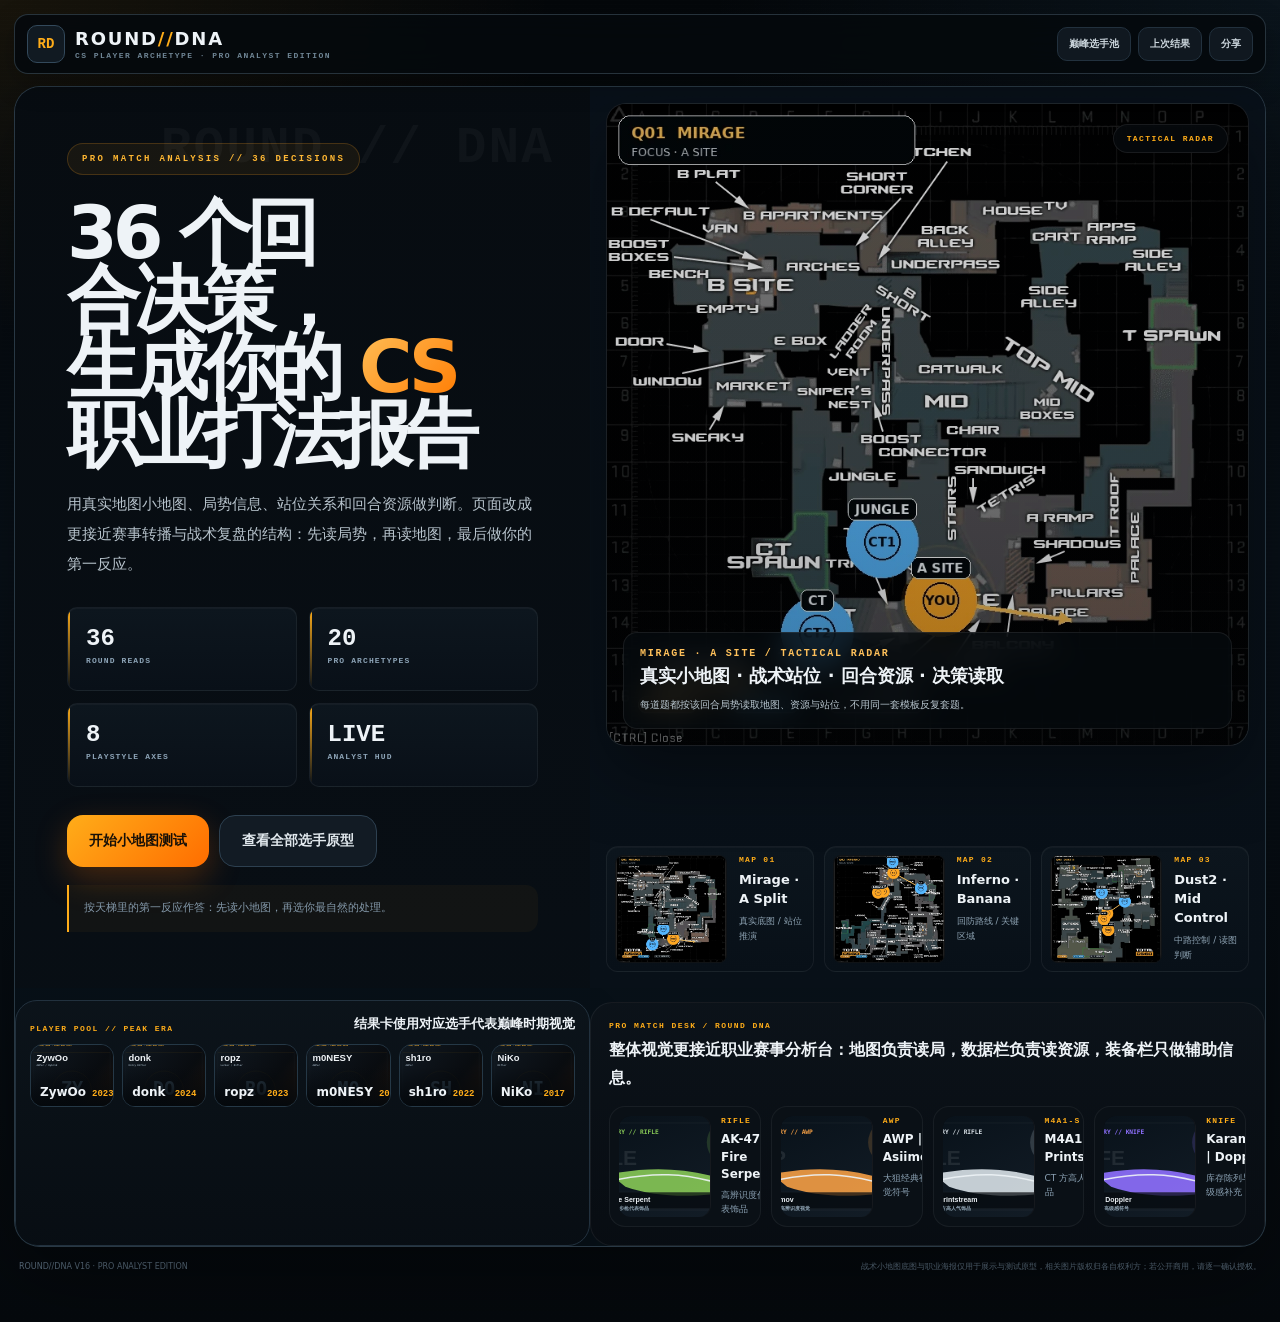
==== index.html @ 210f0bd3 "Add files via upload" ====
<!doctype html>
<html lang="zh-CN">
<head>
<meta charset="utf-8"><meta name="viewport" content="width=device-width,initial-scale=1,viewport-fit=cover"><meta name="theme-color" content="#080b0f"><meta name="apple-mobile-web-app-capable" content="yes"><meta name="apple-mobile-web-app-status-bar-style" content="black-translucent"><meta name="apple-mobile-web-app-title" content="ROUND//DNA"><meta name="description" content="36 道 CS 实战情境题，匹配你的职业选手打法原型与代表巅峰期。"><title>ROUND//DNA · CS职业选手原型测试</title><link rel="manifest" href="manifest.webmanifest"><link rel="icon" href="assets/icons/favicon.png"><link rel="apple-touch-icon" href="assets/icons/icon-192.png"><link rel="stylesheet" href="assets/css/style.css?v=16.0">
</head>
<body><div class="noise"></div><div id="toast" class="toast"></div>
<div id="rosterModal" class="modal" onclick="modalBg(event,'rosterModal')"><div class="modalPanel rosterPanel"><div class="modalHead"><div><small>PEAK ERA PLAYER DATABASE</small><h3>20 位选手 · 代表巅峰期</h3><p>优先依据年度最高排名、Major/MVP 与代表性竞技阶段确定；结果页展示对应时期海报。</p></div><button onclick="closeModal('rosterModal')">关闭</button></div><div id="rosterGrid" class="rosterGrid"></div></div></div>
<div id="posterModal" class="modal" onclick="modalBg(event,'posterModal')"><div class="modalPanel posterPanel"><div class="modalHead"><div><small>SHARE CARD</small><h3>ROUND//DNA 分享海报</h3></div><button onclick="closeModal('posterModal')">关闭</button></div><img id="posterImg" class="posterImg" alt="测试结果分享海报"><button id="downloadPosterBtn" class="btn primary full">下载 PNG 海报</button></div></div>
<main class="appShell">
<header class="topbar"><div class="brand"><span class="brandIcon">RD</span><div><b>ROUND<span>//</span>DNA</b><small>CS PLAYER ARCHETYPE · PRO ANALYST EDITION</small></div></div><div class="topActions"><button class="miniBtn" onclick="openRoster()">巅峰选手池</button><button class="miniBtn" onclick="restoreLastResult()">上次结果</button><button class="miniBtn" onclick="shareApp()">分享</button></div></header>
<section id="hero" class="view heroView">
  <div class="heroCard">
    <div class="heroCopy"><div class="eyebrow">PRO MATCH ANALYSIS // 36 DECISIONS</div><h1>36 个回合决策，<br>生成你的 <span>CS</span> 职业打法报告</h1><p>用真实地图小地图、局势信息、站位关系和回合资源做判断。页面改成更接近赛事转播与战术复盘的结构：先读局势，再读地图，最后做你的第一反应。</p><div class="heroMetrics"><div><b>36</b><span>ROUND READS</span></div><div><b>20</b><span>PRO ARCHETYPES</span></div><div><b>8</b><span>PLAYSTYLE AXES</span></div><div><b>LIVE</b><span>ANALYST HUD</span></div></div><div class="heroBtns"><button class="btn primary" onclick="startQuiz()">开始小地图测试</button><button id="resumeQuizBtn" class="btn ghost" hidden onclick="resumeQuiz()">继续上次答题</button><button class="btn ghost" onclick="openRoster()">查看全部选手原型</button></div><div class="hint">按天梯里的第一反应作答：先读小地图，再选你最自然的处理。</div></div>
    <div class="heroVisual heroVisualGrid"><div class="heroStage"><img id="heroPhoto" class="heroPhoto" alt="Counter-Strike 2 战术小地图背景"><img id="heroArt" class="heroOverlayMap" alt="Counter-Strike 2 战术叠层图"><div class="visualShade"></div><div class="heroMapBadge">TACTICAL RADAR</div><div class="matchHud"><div class="hudScore"><span class="tMark">T</span><b>15</b><em>ROUND 30</em><b>14</b><span class="ctMark">CT</span></div><div class="hudKill"><span>Lrr</span><i>AK-47</i><b>OPENING KILL</b></div><div class="hudKill"><span>Lrr</span><i>FLASH</i><b>ENTRY ASSIST</b></div><div class="hudKill"><span>Lrr</span><i>AWP</i><b>CLUTCH PICK</b></div></div><div class="crosshair"><i></i><i></i></div><div class="heroStageInfo"><span id="heroStageMap">MIRAGE · A SITE</span><b>真实小地图 · 战术站位 · 回合资源 · 决策读取</b><small>每道题都按该回合局势读取地图、资源与站位，不用同一套模板反复套题。</small></div><div class="loadout"><span>AK-47</span><span>AWP</span><span>SMOKE</span><span>FLASH</span></div></div><div class="heroMapStrip"><article class="heroMapMini"><img id="heroMap1" alt="Mirage 场景图"><div><small>MAP 01</small><b id="heroMapLabel1">Mirage · A Split</b><span id="heroMapHint1">Palace / Ramp / Jungle</span></div></article><article class="heroMapMini"><img id="heroMap2" alt="Inferno 场景图"><div><small>MAP 02</small><b id="heroMapLabel2">Inferno · Banana</b><span id="heroMapHint2">Car / Coffins / CT</span></div></article><article class="heroMapMini"><img id="heroMap3" alt="Dust2 场景图"><div><small>MAP 03</small><b id="heroMapLabel3">Dust2 · Mid Control</b><span id="heroMapHint3">Top Mid / Xbox / Short</span></div></article></div></div>
  <div class="peakRail"><div class="peakRailTitle"><small>PLAYER POOL // PEAK ERA</small><b>结果卡使用对应选手代表巅峰时期视觉</b></div><div class="peakPreviews"><article><img data-peak-preview="0" alt="peak poster"><div><b>ZywOo</b><span>2023</span></div></article><article><img data-peak-preview="1" alt="peak poster"><div><b>donk</b><span>2024</span></div></article><article><img data-peak-preview="2" alt="peak poster"><div><b>ropz</b><span>2023</span></div></article><article><img data-peak-preview="3" alt="peak poster"><div><b>m0NESY</b><span>2024</span></div></article><article><img data-peak-preview="4" alt="peak poster"><div><b>sh1ro</b><span>2022</span></div></article><article><img data-peak-preview="5" alt="peak poster"><div><b>NiKo</b><span>2017</span></div></article></div></div>
<div class="arsenalRail"><div class="arsenalHead"><small>PRO MATCH DESK / ROUND DNA</small><b>整体视觉更接近职业赛事分析台：地图负责读局，数据栏负责读资源，装备栏只做辅助信息。</b></div><div class="arsenalGrid"><article class="skinCard"><img id="skinHome1" alt="皮肤图 1"><div><small>RIFLE</small><b id="skinHomeLabel1">AK-47 | Fire Serpent</b><span>高辨识度代表饰品</span></div></article><article class="skinCard"><img id="skinHome2" alt="皮肤图 2"><div><small>AWP</small><b id="skinHomeLabel2">AWP | Asiimov</b><span>大狙经典视觉符号</span></div></article><article class="skinCard"><img id="skinHome3" alt="皮肤图 3"><div><small>M4A1-S</small><b id="skinHomeLabel3">M4A1-S | Printstream</b><span>CT 方高人气步枪饰品</span></div></article><article class="skinCard"><img id="skinHome4" alt="皮肤图 4"><div><small>KNIFE</small><b id="skinHomeLabel4">Karambit | Doppler</b><span>库存陈列与高级感补充</span></div></article></div></div></section>
<section id="quiz" class="view quizView" style="display:none">
  <div class="quizHeader"><div><small id="progressText">QUESTION 01 / 36</small><b id="progressPct">0%</b></div><div class="quizTags"><span id="roundTag">ROUND 01</span><span id="sceneTag">BUY PHASE</span><span>LIVE DECISION</span></div></div>
  <div class="progress"><i id="bar"></i></div>
  <div class="broadcastHud">
    <div class="broadcastSide tSide"><small>T SIDE</small><b id="broadcastTState">ATTACK</b><span id="broadcastTAlive">5 ALIVE</span></div>
    <div class="broadcastCenter"><div class="livePill"><i></i> LIVE ANALYSIS</div><b id="broadcastRound">ROUND 01</b><span id="broadcastClock">1:24</span><small id="broadcastMap">MIRAGE</small></div>
    <div class="broadcastSide ctSide"><small>CT SIDE</small><b id="broadcastCTState">DEFENSE</b><span id="broadcastCTAlive">5 ALIVE</span></div>
  </div>
  <div class="combatMeta">
    <div class="metaStat"><small>MAP</small><b id="mapTag">MIRAGE</b></div>
    <div class="metaStat"><small>SIDE</small><b id="sideTag">T SIDE</b></div>
    <div class="metaStat"><small>ALIVE</small><b id="aliveTag">5V5</b></div>
    <div class="metaStat"><small>ECON</small><b id="economyTag">FULL BUY</b></div>
    <div class="metaStat"><small>TIMER</small><b id="timerTag">1:24</b></div>
  </div>
  <div class="analystStrip">
    <div class="analystLabel"><span>ANALYST DESK</span><b>ROUND CONTEXT</b></div>
    <div><small>OBJECTIVE</small><b id="analystGoal">OPENING</b></div>
    <div><small>PRESSURE</small><b id="analystPressure">LOW</b></div>
    <div><small>STRUCTURE</small><b id="analystStructure">5V5</b></div>
    <div><small>PRIMARY READ</small><b id="analystRead">SPACE</b></div>
  </div>
  <div class="quizGrid">
    <div class="questionCard"><div class="questionScene"><span id="sceneZh">手枪局 / BUY PHASE</span><small id="sceneDesc"></small></div><div class="scenarioBox"><div class="scenarioMeta"><span id="scenarioChipMap">MIRAGE · A SITE</span><span id="scenarioChipAlive">1V2</span><span id="scenarioChipGoal">POST-PLANT</span></div><p id="scenarioLead">Mirage A 包点残局，已知一人在 jungle、一人在 CT，你有烟和闪，时间不多。</p><div class="scenarioFacts"><span id="scenarioKnown">已知站位：Jungle / CT</span><span id="scenarioFocus">思路重点：拆单挑、拖时间、避开双拉</span></div></div><div class="roundTimeline" id="roundTimeline"><span data-phase="OPENING">OPENING</span><span data-phase="MID">MID ROUND</span><span data-phase="EXEC">EXEC / RETAKE</span><span data-phase="CLUTCH">CLUTCH</span></div><h2 id="qtext"></h2><div id="options" class="options"></div><div class="questionFoot"><button id="backBtn" onclick="back()">← 上一题</button><span>FIRST INSTINCT ONLY · 不寻找标准答案</span></div></div>
    <aside class="sceneStack">
      <div class="sceneCard">
        <div class="sceneHeroWrap"><img id="scenePhoto" class="scenePhoto" alt="CS2 战术小地图背景"><img id="sceneArt" class="sceneTactical" alt="CS2 战术叠层图"><div class="sceneOverlay"></div><div class="sceneHud"><small id="sceneMapMicro">MIRAGE // A SITE</small><b id="sceneState">TACTICAL CONTEXT</b><span id="sceneSubline">ENTRY · EXEC · RETAKE · CLUTCH</span></div><div id="killFeed" class="killFeedPanel"></div><div class="sceneCross"></div><div id="weaponBar" class="weaponBar"></div></div>
        <div class="sceneThumbRow">
          <article class="thumbCard"><img id="sceneThumbA" alt="CS2 额外场景图 A"><div><small>ALT ANGLE</small><b id="thumbALabel">Connector control</b></div></article>
          <article class="thumbCard"><img id="sceneThumbB" alt="CS2 额外场景图 B"><div><small>FOLLOW UP</small><b id="thumbBLabel">Palace trade</b></div></article>
        </div>
      </div>
        <div class="skinPanel"><div class="skinPanelHead"><small>MATCH LOADOUT</small><b>回合装备与代表性 CS 饰品</b></div><div class="skinStrip"><article class="skinMini"><img id="skinQuiz1" alt="饰品图 1"><div><small>LOADOUT</small><b id="skinQuizLabel1">AK-47 | Fire Serpent</b><span>经典步枪视觉</span></div></article><article class="skinMini"><img id="skinQuiz2" alt="饰品图 2"><div><small>LOADOUT</small><b id="skinQuizLabel2">AWP | Asiimov</b><span>大狙高辨识度</span></div></article><article class="skinMini"><img id="skinQuiz3" alt="饰品图 3"><div><small>LOADOUT</small><b id="skinQuizLabel3">M4A1-S | Printstream</b><span>CT 高人气饰品</span></div></article><article class="skinMini"><img id="skinQuiz4" alt="饰品图 4"><div><small>LOADOUT</small><b id="skinQuizLabel4">Karambit | Doppler</b><span>库存高级感</span></div></article><article class="skinMini"><img id="skinQuiz5" alt="饰品图 5"><div><small>LOADOUT</small><b id="skinQuizLabel5">Desert Eagle | Blaze</b><span>残局气质补充</span></div></article></div></div>
      <div class="intelGrid">
        <article class="intelCard radarCard"><div class="intelHead"><small>RADAR SNAPSHOT</small><b id="radarMapName">MIRAGE · A SITE</b></div><div class="miniRadar"><div class="radarA">A</div><div class="radarB">B</div><div class="radarMid">MID</div><div class="route route1"></div><div class="route route2"></div><div class="route route3"></div><div class="radarPing ping1"></div><div class="radarPing ping2"></div><div class="radarPing ping3"></div></div></article>
        <article class="intelCard"><div class="intelHead"><small>ROUND INTEL</small><b id="intelTitle">Current plan</b></div><ul id="intelList" class="intelList"></ul></article>
      </div>
    </aside>
  </div>
</section>
<section id="result" class="view resultView" style="display:none"><div class="resultGrid"><aside class="peakResultCard"><div class="peakPosterFrame"><img id="playerPeakPoster" alt="选手代表巅峰期海报"><div class="peakPosterShade"></div><div class="peakTop"><span id="peakEraBadge">PEAK ERA // 2021</span><b id="matchBadge">MATCH 90%</b></div><div class="peakBottom"><small>YOUR CLOSEST ARCHETYPE</small><h2 id="playerName"></h2><p id="playerReal"></p><div><span id="playerRole"></span><span id="playerTag"></span></div></div></div><div class="peakCaption"><small id="peakSource"></small><b id="peakTitle"></b><p id="peakNote"></p></div></aside><article class="analysisPanel"><div class="analysisHead"><small>POST MATCH REPORT</small><h3>打法读取结果</h3><p id="playerDesc"></p></div><div class="resultMetrics"><div><b id="resultScore">89%</b><small>MATCH</small></div><div><b id="resultRole">Hybrid</b><small>ROLE</small></div><div><b id="resultImpact">Clutch</b><small>IMPACT</small></div><div><b id="resultTempo">Measured</b><small>TEMPO</small></div></div><div class="strengthGrid"><div><small>优势区</small><p id="playerStrength"></p></div><div><small>潜在盲点</small><p id="playerRisk"></p></div></div><div class="vectorGrid"><svg id="radar" viewBox="0 0 240 240"></svg><div id="dimlist" class="dimlist"></div></div><div class="topFive"><div class="sectionTitle"><small>TOP 5 MATCHES</small><b>与你最接近的职业选手原型</b></div><div id="ranks"></div></div><div class="resultBtns"><button class="btn primary" onclick="makePoster()">生成分享海报</button><button class="btn ghost" onclick="copyResult()">复制结果</button><button class="btn ghost" onclick="startQuiz()">重新测试</button></div></article></div></section>
<footer><span>ROUND//DNA V16 · PRO ANALYST EDITION</span><span>战术小地图底图与职业海报仅用于展示与测试原型，相关图片版权归各自权利方；若公开商用，请逐一确认授权。</span></footer></main><script src="assets/js/app.js?v=16.0"></script></body></html>
---- assets/css/style.css ----
:root{--bg:#06090d;--panel:#0c1218;--panel2:#101821;--line:#22313e;--line2:#33495b;--text:#eef3f7;--muted:#8ea1b1;--orange:#ffad19;--orange2:#ff6d00;--ct:#5cbcff;--shadow:0 26px 84px rgba(0,0,0,.43)}*{box-sizing:border-box}html{scroll-behavior:smooth}body{margin:0;min-height:100vh;color:var(--text);font-family:Inter,"Microsoft YaHei","PingFang SC",system-ui,sans-serif;background:radial-gradient(900px 500px at 5% -5%,rgba(255,173,25,.11),transparent 60%),radial-gradient(850px 520px at 100% 5%,rgba(92,188,255,.10),transparent 62%),linear-gradient(180deg,#05080b,#0a1016 48%,#05080b);overflow-x:hidden}body:before{content:"";position:fixed;inset:0;pointer-events:none;background:repeating-linear-gradient(0deg,transparent 0 3px,rgba(255,255,255,.014) 3px 4px);opacity:.55}.noise{position:fixed;inset:0;pointer-events:none;background:linear-gradient(90deg,transparent 49.8%,rgba(255,255,255,.012) 50%,transparent 50.2%);background-size:72px 100%;z-index:0}.appShell{position:relative;z-index:1;width:min(1180px,calc(100% - 24px));margin:auto;padding:12px 0 48px}.topbar{position:sticky;top:8px;z-index:20;display:flex;align-items:center;justify-content:space-between;gap:14px;margin-bottom:12px;padding:10px 12px;border:1px solid rgba(66,89,108,.65);border-radius:16px;background:rgba(7,11,16,.84);backdrop-filter:blur(16px);box-shadow:0 12px 30px rgba(0,0,0,.18)}.brand{display:flex;align-items:center;gap:10px}.brandIcon{width:38px;height:38px;border:1px solid var(--line2);border-radius:10px;display:grid;place-items:center;color:var(--orange);font:900 14px monospace;background:#111a22}.brand b{font-size:17px;letter-spacing:.1em}.brand b span{color:var(--orange)}.brand small{display:block;margin-top:2px;color:#7890a2;font:700 8px monospace;letter-spacing:.14em}.topActions{display:flex;gap:7px;flex-wrap:wrap}.miniBtn{border:1px solid var(--line);background:#101820;color:#cbd5dc;border-radius:10px;padding:9px 11px;cursor:pointer;font:800 10px monospace}.view{border:1px solid var(--line);border-radius:24px;background:linear-gradient(180deg,rgba(13,19,26,.95),rgba(7,11,16,.97));box-shadow:var(--shadow);overflow:hidden}.heroView{overflow:visible;border:0;background:none;box-shadow:none}.heroCard{position:relative;overflow:hidden;border:1px solid var(--line);border-radius:24px;background:#0b1117;display:grid;grid-template-columns:1.02fr .98fr;min-height:610px;box-shadow:var(--shadow)}.heroCopy{padding:clamp(28px,4vw,50px);display:flex;flex-direction:column;justify-content:center;background:radial-gradient(500px 340px at 0% 15%,rgba(255,173,25,.09),transparent 70%)}.eyebrow{font:800 10px monospace;color:var(--orange);letter-spacing:.21em;margin-bottom:14px}.heroCopy h1{font-size:clamp(42px,5.6vw,68px);line-height:.94;letter-spacing:-.055em;margin:0 0 16px}.heroCopy h1 span{color:var(--orange)}.heroCopy p{max-width:620px;color:#b6c1ca;font-size:14px;line-height:1.82;margin:0}.heroMetrics{display:grid;grid-template-columns:repeat(4,1fr);gap:8px;margin:20px 0}.heroMetrics>div{padding:12px 10px;border:1px solid #2a3c4a;border-radius:14px;background:rgba(7,12,17,.52)}.heroMetrics b{display:block;font:900 21px monospace}.heroMetrics span{display:block;color:#8096a7;font-size:9px;margin-top:4px;letter-spacing:.1em}.heroBtns,.resultBtns{display:flex;gap:9px;flex-wrap:wrap}.btn{appearance:none;border:0;border-radius:13px;padding:13px 17px;font-weight:900;cursor:pointer;font-size:13px}.btn.primary{background:linear-gradient(135deg,var(--orange),var(--orange2));color:#171008;box-shadow:0 10px 28px rgba(255,116,0,.2)}.btn.ghost{background:#121b24;color:#e1e8ed;border:1px solid #2d4050}.btn.full{width:100%}.hint{margin-top:14px;padding:11px 13px;border-left:2px solid var(--orange);background:rgba(255,173,25,.045);color:#8499aa;font-size:10px;line-height:1.65}.heroVisual{position:relative;min-height:610px;overflow:hidden}.heroVisual>img{position:absolute;inset:0;width:100%;height:100%;object-fit:cover;filter:saturate(.78) contrast(1.08)}.visualShade{position:absolute;inset:0;background:linear-gradient(90deg,rgba(7,11,16,.82) 0%,rgba(7,11,16,.14) 38%,rgba(7,11,16,.28) 100%),linear-gradient(0deg,rgba(5,8,12,.9),transparent 55%)}.matchHud{position:absolute;top:18px;left:18px;right:18px;display:grid;gap:7px}.hudScore{display:grid;grid-template-columns:auto 1fr auto 1fr auto;gap:9px;align-items:center;padding:10px 12px;border:1px solid rgba(255,255,255,.16);border-radius:13px;background:rgba(4,8,12,.68);backdrop-filter:blur(9px)}.hudScore b{font:900 24px monospace;text-align:center}.hudScore em{font:800 9px monospace;color:#91a6b6;font-style:normal;text-align:center;letter-spacing:.15em}.tMark,.ctMark{width:30px;height:30px;border-radius:9px;display:grid;place-items:center;font:900 11px monospace}.tMark{color:var(--orange);background:rgba(255,173,25,.14)}.ctMark{color:var(--ct);background:rgba(92,188,255,.14)}.hudKill{justify-self:end;display:grid;grid-template-columns:auto auto auto;gap:8px;align-items:center;padding:7px 9px;border-radius:9px;background:rgba(5,9,13,.72);border:1px solid rgba(255,255,255,.09);font:800 9px monospace}.hudKill span{color:#fff}.hudKill i{color:var(--orange);font-style:normal}.hudKill b{color:#93a7b7;font-size:8px}.crosshair{position:absolute;left:54%;top:52%;width:64px;height:64px;transform:translate(-50%,-50%);opacity:.8}.crosshair:before,.crosshair:after,.crosshair i:before,.crosshair i:after{content:"";position:absolute;background:rgba(255,173,25,.9);box-shadow:0 0 8px rgba(255,173,25,.35)}.crosshair:before{left:31px;top:0;width:2px;height:22px}.crosshair:after{left:31px;bottom:0;width:2px;height:22px}.crosshair i:before{top:31px;left:0;width:22px;height:2px}.crosshair i:after{top:31px;right:0;width:22px;height:2px}.loadout{position:absolute;left:18px;right:18px;bottom:16px;display:flex;gap:7px;flex-wrap:wrap}.loadout span,.weaponBar span{padding:7px 9px;border-radius:999px;background:rgba(6,10,14,.75);border:1px solid rgba(255,255,255,.12);font:800 9px monospace;color:#dbe4ea}.peakRail{margin-top:12px;padding:14px;border:1px solid var(--line);border-radius:20px;background:rgba(10,15,21,.94);box-shadow:0 16px 40px rgba(0,0,0,.23)}.peakRailTitle{display:flex;align-items:end;justify-content:space-between;gap:12px;margin-bottom:11px}.peakRailTitle small{color:var(--orange);font:800 8px monospace;letter-spacing:.18em}.peakRailTitle b{font-size:13px}.peakPreviews{display:grid;grid-template-columns:repeat(6,1fr);gap:8px}.peakPreviews article{position:relative;aspect-ratio:4/3;border:1px solid #253846;border-radius:13px;overflow:hidden;background:#101820}.peakPreviews img{width:100%;height:100%;object-fit:cover;object-position:center 20%;filter:saturate(.85);opacity:0;transition:.2s}.peakPreviews img.loaded{opacity:1}.peakPreviews article:after{content:"";position:absolute;inset:0;background:linear-gradient(0deg,rgba(4,8,12,.94),transparent 65%)}.peakPreviews article div{position:absolute;z-index:2;left:9px;right:9px;bottom:7px;display:flex;justify-content:space-between;align-items:end;gap:6px}.peakPreviews b{font-size:12px}.peakPreviews span{color:var(--orange);font:900 9px monospace}.quizView,.resultView{padding:16px}.quizHeader{display:flex;justify-content:space-between;align-items:center;gap:12px}.quizHeader small{display:block;color:var(--orange);font:800 9px monospace;letter-spacing:.15em}.quizHeader b{display:block;font:900 15px monospace;margin-top:3px}.quizTags{display:flex;gap:7px;flex-wrap:wrap;justify-content:flex-end}.quizTags span{padding:7px 9px;border:1px solid var(--line2);border-radius:999px;color:#afbdc7;font:700 9px monospace}.progress{height:4px;background:#1a2731;border-radius:999px;overflow:hidden;margin-top:12px}.progress i{display:block;height:100%;background:linear-gradient(90deg,var(--orange),var(--orange2),var(--ct));width:0;transition:.25s}.quizGrid{display:grid;grid-template-columns:1.18fr .82fr;gap:14px;margin-top:14px}.questionCard,.sceneCard,.analysisPanel,.peakCaption{border:1px solid var(--line);border-radius:20px;background:#0b1117}.questionCard{padding:clamp(18px,3vw,28px)}.questionScene{display:flex;align-items:center;gap:8px;flex-wrap:wrap;margin-bottom:14px}.questionScene span{padding:7px 9px;border-radius:999px;background:rgba(255,173,25,.1);border:1px solid rgba(255,173,25,.2);color:var(--orange);font:800 9px monospace}.questionScene small{color:#8298a9;font-size:10px}.questionCard h2{font-size:clamp(24px,3.5vw,34px);line-height:1.28;margin:0 0 18px}.options{display:grid;gap:9px}.option{display:grid;grid-template-columns:auto 1fr auto;gap:11px;align-items:flex-start;width:100%;text-align:left;background:linear-gradient(180deg,#151f29,#111922);border:1px solid #2d4050;color:#eef3f7;border-radius:15px;padding:13px 14px;cursor:pointer;transition:.14s}.option:hover{transform:translateY(-1px);border-color:#587186}.optionKey,.optionIcon{width:28px;height:28px;border-radius:8px;display:grid;place-items:center}.optionKey{background:#22303d;color:var(--orange);font:900 10px monospace}.optionIcon{border:1px solid rgba(255,255,255,.05);color:#8da5b6}.optionCopy b{display:block;font-size:13px;line-height:1.55}.optionCopy small{display:block;color:#8299ab;font:700 8px monospace;margin-top:4px;letter-spacing:.08em}.questionFoot{display:flex;justify-content:space-between;align-items:center;gap:10px;margin-top:13px;color:#728899;font:700 8px monospace;letter-spacing:.08em}.questionFoot button{border:0;background:none;color:#a4b3bf;cursor:pointer;padding:8px 0}.sceneCard{position:relative;min-height:510px;overflow:hidden}.sceneCard>img{position:absolute;inset:0;width:100%;height:100%;object-fit:cover;filter:saturate(.8) contrast(1.07)}.sceneOverlay{position:absolute;inset:0;background:linear-gradient(0deg,rgba(5,8,12,.96),rgba(5,8,12,.12) 72%),linear-gradient(90deg,rgba(5,8,12,.18),transparent)}.sceneHud{position:absolute;left:15px;top:15px;padding:12px;border-radius:13px;background:rgba(5,9,13,.69);border:1px solid rgba(255,255,255,.1);backdrop-filter:blur(7px)}.sceneHud small,.sceneHud span{display:block;color:#8ea4b5;font:700 8px monospace;letter-spacing:.13em}.sceneHud b{display:block;color:var(--orange);font:900 15px monospace;margin:5px 0}.sceneCross{position:absolute;left:56%;top:48%;width:46px;height:46px;transform:translate(-50%,-50%);border:1px solid rgba(255,173,25,.65);border-radius:50%}.sceneCross:before,.sceneCross:after{content:"";position:absolute;background:var(--orange)}.sceneCross:before{width:1px;height:70px;left:22px;top:-12px}.sceneCross:after{height:1px;width:70px;top:22px;left:-12px}.weaponBar{position:absolute;left:14px;right:14px;bottom:14px;display:flex;gap:6px;flex-wrap:wrap}.resultGrid{display:grid;grid-template-columns:minmax(360px,.82fr) minmax(0,1.18fr);gap:14px;align-items:start}.peakResultCard{position:sticky;top:82px;display:grid;gap:10px}.peakPosterFrame{position:relative;aspect-ratio:4/5;border:1px solid var(--line2);border-radius:20px;overflow:hidden;background:#0b1117}.peakPosterFrame>img{position:absolute;inset:0;width:100%;height:100%;object-fit:contain;background:#070b0f;opacity:0;transition:.2s}.peakPosterFrame>img.loaded{opacity:1}.peakPosterShade{position:absolute;inset:0;background:linear-gradient(0deg,rgba(4,7,10,.86),transparent 32%),linear-gradient(90deg,rgba(255,173,25,.05),transparent 40%);pointer-events:none}.peakTop{position:absolute;top:13px;left:13px;right:13px;display:flex;justify-content:space-between;align-items:center;gap:8px}.peakTop span,.peakTop b{padding:8px 9px;border-radius:9px;font:900 9px monospace;letter-spacing:.1em}.peakTop span{background:rgba(6,10,14,.76);border:1px solid rgba(255,255,255,.13);color:var(--orange)}.peakTop b{background:linear-gradient(135deg,var(--orange),var(--orange2));color:#171008}.peakBottom{position:absolute;left:16px;right:16px;bottom:15px}.peakBottom small{color:var(--orange);font:800 8px monospace;letter-spacing:.16em}.peakBottom h2{font-size:clamp(42px,5vw,64px);line-height:.92;margin:7px 0 5px}.peakBottom p{margin:0;color:#9caebc;font-size:10px}.peakBottom>div{display:flex;gap:6px;flex-wrap:wrap;margin-top:9px}.peakBottom span{padding:6px 8px;border-radius:8px;background:rgba(5,9,13,.7);border:1px solid rgba(255,255,255,.13);font:800 8px monospace}.peakCaption{padding:13px}.peakCaption small{display:block;color:#718798;font:700 8px monospace;letter-spacing:.1em}.peakCaption b{display:block;margin-top:5px;color:var(--orange);font-size:14px}.peakCaption p{margin:6px 0 0;color:#adbbc5;font-size:10px;line-height:1.65}.analysisPanel{padding:19px}.analysisHead small,.sectionTitle small{font:800 8px monospace;color:var(--orange);letter-spacing:.17em}.analysisHead h3{font-size:26px;margin:5px 0 7px}.analysisHead p{color:#b5c0ca;font-size:12px;line-height:1.75;margin:0}.resultMetrics{display:grid;grid-template-columns:repeat(4,1fr);gap:8px;margin:14px 0}.resultMetrics>div{padding:11px;border-radius:13px;border:1px solid var(--line);background:#080e13}.resultMetrics b{display:block;font:900 18px monospace;overflow:hidden;text-overflow:ellipsis}.resultMetrics small{display:block;color:#718798;font:700 7px monospace;margin-top:4px}.strengthGrid{display:grid;grid-template-columns:1fr 1fr;gap:9px}.strengthGrid>div{padding:12px;border:1px solid var(--line);border-radius:14px;background:#080e13}.strengthGrid small{display:block;color:#8197a8;font:700 8px monospace;letter-spacing:.1em}.strengthGrid p{margin:6px 0 0;color:#d6dfe5;font-size:10px;line-height:1.65}.vectorGrid{display:grid;grid-template-columns:210px 1fr;gap:15px;align-items:center;margin-top:14px;padding-top:14px;border-top:1px solid rgba(255,255,255,.05)}#radar{width:210px;height:210px}.dimlist{display:grid;grid-template-columns:1fr 1fr;gap:7px}.dim{display:grid;grid-template-columns:1fr auto;gap:7px;align-items:center;padding:7px 8px;border-radius:10px;background:#080e13;border:1px solid rgba(255,255,255,.04)}.dim span{font-size:9px;color:#92a7b8}.dim b{font:900 9px monospace}.dim i{grid-column:1/-1;height:3px;background:#1e2a35;border-radius:999px;overflow:hidden}.dim em{display:block;height:100%;background:linear-gradient(90deg,var(--orange),var(--ct))}.topFive{margin-top:14px;padding-top:14px;border-top:1px solid rgba(255,255,255,.05)}.sectionTitle b{display:block;margin-top:3px;font-size:14px}.rank{display:grid;grid-template-columns:28px 50px 1fr auto;gap:9px;align-items:center;padding:9px 0;border-bottom:1px solid rgba(255,255,255,.04)}.rank:last-child{border-bottom:0}.rankNo{font:900 9px monospace;color:#5d7486}.rankPeak{position:relative;width:50px;height:50px;border-radius:9px;overflow:hidden;background:#101820;border:1px solid rgba(255,255,255,.06)}.rankPeak img{width:100%;height:100%;object-fit:cover;opacity:0}.rankPeak img.loaded{opacity:1}.rankPeak span{position:absolute;right:3px;bottom:3px;padding:2px 4px;border-radius:5px;background:rgba(5,9,13,.82);color:var(--orange);font:900 7px monospace}.rank strong{font-size:11px}.rank small{display:block;color:#7f95a6;font-size:8px;margin-top:3px;line-height:1.45}.rank>b{font:900 12px monospace;color:var(--orange)}.resultBtns{margin-top:14px}.modal{display:none;position:fixed;inset:0;z-index:50;background:rgba(2,5,8,.79);backdrop-filter:blur(9px);padding:15px;align-items:center;justify-content:center}.modal.open{display:flex}.modalPanel{width:min(980px,100%);max-height:90vh;overflow:auto;background:linear-gradient(180deg,#101720,#090e14);border:1px solid var(--line2);border-radius:22px;padding:17px;box-shadow:var(--shadow)}.modalHead{display:flex;justify-content:space-between;align-items:flex-start;gap:12px;margin-bottom:14px}.modalHead small{display:block;color:var(--orange);font:800 8px monospace;letter-spacing:.17em}.modalHead h3{margin:4px 0 0;font-size:21px}.modalHead p{margin:6px 0 0;color:#7e94a5;font-size:10px;line-height:1.6}.modalHead button{border:1px solid var(--line);background:#131b24;color:#e4ebf0;border-radius:10px;padding:9px 11px;cursor:pointer}.rosterGrid{display:grid;grid-template-columns:repeat(2,minmax(0,1fr));gap:9px}.rosterCard{display:grid;grid-template-columns:130px 1fr;gap:11px;border:1px solid rgba(255,255,255,.05);border-radius:16px;background:#0a1016;overflow:hidden;min-height:165px}.rosterPoster{position:relative;background:#080d12}.rosterPoster img{width:100%;height:100%;object-fit:cover;opacity:0}.rosterPoster img.loaded{opacity:1}.rosterPoster:after{content:"";position:absolute;inset:0;background:linear-gradient(0deg,rgba(5,8,12,.72),transparent 55%)}.rosterPoster span{position:absolute;z-index:2;left:8px;bottom:7px;color:var(--orange);font:900 9px monospace}.rosterInfo{padding:11px 10px 10px 0}.rosterTop{display:flex;justify-content:space-between;gap:8px;align-items:center}.rosterTop strong{font-size:14px}.rosterTop em{font:900 8px monospace;color:var(--orange);font-style:normal}.rosterInfo small{display:block;color:#7f96a8;font-size:9px;margin:3px 0}.rosterInfo b{display:block;color:#dce4ea;font-size:10px;margin-top:7px}.rosterInfo p{margin:6px 0 0;color:#9eafbc;font-size:9px;line-height:1.55}.posterPanel{width:min(610px,100%)}.posterImg{display:block;width:100%;border-radius:15px;border:1px solid var(--line);margin-bottom:11px}.modalOpen{overflow:hidden}.toast{position:fixed;z-index:60;left:50%;bottom:23px;transform:translateX(-50%) translateY(18px);opacity:0;background:#eef3f7;color:#111;padding:10px 13px;border-radius:10px;font-size:10px;transition:.18s}.toast.show{opacity:1;transform:translateX(-50%) translateY(0)}footer{display:flex;justify-content:space-between;gap:18px;color:#607485;font-size:8px;line-height:1.7;padding:13px 5px 0}
@media(max-width:960px){.heroCard{grid-template-columns:1fr}.heroVisual{min-height:410px}.peakPreviews{grid-template-columns:repeat(3,1fr)}.quizGrid,.resultGrid{grid-template-columns:1fr}.peakResultCard{position:static;max-width:680px;margin:auto;width:100%}.peakPosterFrame{aspect-ratio:4/5}.vectorGrid{grid-template-columns:1fr}#radar{margin:auto}.dimlist{grid-template-columns:1fr 1fr}}
@media(max-width:700px){.appShell{width:min(100% - 10px,700px);padding-top:5px}.topbar{top:4px;margin-bottom:7px;padding:8px 9px}.brandIcon{width:34px;height:34px}.brand b{font-size:15px}.brand small{display:none}.topActions .miniBtn:nth-child(2){display:none}.miniBtn{padding:8px 9px;font-size:9px}.heroCard{min-height:auto}.heroCopy{padding:24px 16px 20px}.heroCopy h1{font-size:43px}.heroCopy p{font-size:12px;line-height:1.75}.heroMetrics{grid-template-columns:repeat(2,1fr);margin:16px 0}.heroVisual{min-height:245px}.matchHud{top:10px;left:10px;right:10px}.hudKill{display:none}.hudScore{padding:7px 8px}.hudScore b{font-size:18px}.loadout{left:10px;right:10px;bottom:10px}.peakRail{padding:11px;margin-top:7px}.peakRailTitle{align-items:flex-start;flex-direction:column;gap:3px}.peakPreviews{display:flex;overflow-x:auto;gap:7px;padding-bottom:3px;scroll-snap-type:x mandatory}.peakPreviews article{min-width:118px;aspect-ratio:4/3;scroll-snap-align:start}.quizView,.resultView{padding:10px}.quizHeader{align-items:flex-start;flex-direction:column}.quizTags{justify-content:flex-start}.quizGrid{margin-top:10px}.questionCard{padding:17px 12px}.questionCard h2{font-size:23px;margin-bottom:14px}.option{grid-template-columns:auto 1fr;padding:12px 10px}.optionIcon{display:none}.questionFoot{align-items:flex-start;flex-direction:column}.sceneCard{min-height:175px;order:2}.sceneHud{padding:8px;top:9px;left:9px}.sceneHud b{font-size:12px}.sceneHud span{display:none}.sceneCross{width:34px;height:34px}.weaponBar{left:9px;right:9px;bottom:9px}.weaponBar span{padding:5px 7px;font-size:7px}.resultGrid{gap:9px}.peakPosterFrame{aspect-ratio:4/5}.peakBottom h2{font-size:42px}.analysisPanel{padding:15px 11px}.analysisHead h3{font-size:23px}.resultMetrics{grid-template-columns:repeat(2,1fr)}.strengthGrid{grid-template-columns:1fr}.dimlist{grid-template-columns:1fr}.rank{grid-template-columns:25px 44px 1fr auto}.rankPeak{width:44px;height:44px}.rosterGrid{grid-template-columns:1fr}.rosterCard{grid-template-columns:108px 1fr;min-height:145px}.modal{padding:8px}.modalPanel{padding:12px;border-radius:17px}footer{flex-direction:column;gap:4px}.btn{padding:12px 14px;font-size:12px}}
@media(max-width:420px){.heroCopy h1{font-size:38px}.heroBtns .btn{flex:1 1 calc(50% - 5px)}.heroBtns .btn.primary{flex-basis:100%}.peakPreviews article{min-width:105px}.peakBottom h2{font-size:38px}.resultMetrics b{font-size:16px}.rosterCard{grid-template-columns:95px 1fr}}

/* V5 IN-GAME HUD additions */
.combatMeta{display:grid;grid-template-columns:repeat(5,minmax(0,1fr));gap:8px;margin-top:12px}.metaStat{padding:10px 11px;border:1px solid var(--line);border-radius:14px;background:linear-gradient(180deg,#0d141b,#090e14)}.metaStat small{display:block;color:#7f96a8;font:700 8px monospace;letter-spacing:.14em}.metaStat b{display:block;margin-top:6px;font:900 14px monospace;color:#eef3f7}.sceneStack{display:grid;gap:12px}.sceneCard{display:grid;gap:9px;padding:10px;min-height:unset}.sceneHeroWrap{position:relative;min-height:340px;border:1px solid rgba(255,255,255,.05);border-radius:16px;overflow:hidden;background:#080d12}.sceneHeroWrap>img{position:absolute;inset:0;width:100%;height:100%;object-fit:cover;filter:saturate(.84) contrast(1.06)}.killFeedPanel{position:absolute;right:14px;top:15px;display:grid;gap:6px;width:min(220px,44%)}.killFeedItem{display:flex;align-items:center;justify-content:space-between;gap:8px;padding:7px 9px;border-radius:9px;background:rgba(5,9,13,.72);border:1px solid rgba(255,255,255,.09);font:800 8px monospace}.killFeedItem span{color:#eef3f7}.killFeedItem i{font-style:normal;color:var(--orange)}.sceneThumbRow{display:grid;grid-template-columns:1fr 1fr;gap:9px}.thumbCard{display:grid;grid-template-columns:112px 1fr;gap:10px;align-items:stretch;padding:8px;border:1px solid var(--line);border-radius:16px;background:#0a1016;overflow:hidden;min-height:90px}.thumbCard img{width:100%;height:100%;object-fit:cover;border-radius:10px;background:#081018}.thumbCard small{display:block;color:#7e95a6;font:700 8px monospace;letter-spacing:.14em}.thumbCard b{display:block;margin-top:8px;font-size:11px;color:#eef3f7;line-height:1.5}.intelGrid{display:grid;grid-template-columns:1fr 1fr;gap:12px}.intelCard{padding:13px;border:1px solid var(--line);border-radius:18px;background:#0a1016}.intelHead small{display:block;color:var(--orange);font:800 8px monospace;letter-spacing:.16em}.intelHead b{display:block;margin-top:5px;font-size:14px}.intelList{list-style:none;padding:0;margin:10px 0 0;display:grid;gap:8px}.intelList li{position:relative;padding:9px 10px 9px 30px;border-radius:11px;background:#0e1620;color:#d8e1e7;font-size:10px;line-height:1.65;border:1px solid rgba(255,255,255,.04)}.intelList li:before{content:"";position:absolute;left:11px;top:13px;width:10px;height:10px;border-radius:50%;background:radial-gradient(circle at 40% 40%,#ffad19 0 35%,rgba(255,173,25,.25) 36% 100%);box-shadow:0 0 10px rgba(255,173,25,.25)}.miniRadar{position:relative;margin-top:12px;height:180px;border-radius:16px;border:1px solid rgba(255,255,255,.05);background:linear-gradient(135deg,#101922,#0a0f15);overflow:hidden}.miniRadar:before{content:"";position:absolute;inset:14px;border:1px solid rgba(92,188,255,.18);border-radius:10px}.miniRadar:after{content:"";position:absolute;inset:0;background:repeating-linear-gradient(0deg,transparent 0 18px,rgba(255,255,255,.016) 18px 19px),repeating-linear-gradient(90deg,transparent 0 18px,rgba(255,255,255,.016) 18px 19px)}.radarA,.radarB,.radarMid{position:absolute;z-index:2;display:grid;place-items:center;width:30px;height:30px;border-radius:999px;font:900 11px monospace}.radarA{right:22px;top:24px;background:rgba(255,173,25,.12);border:1px solid rgba(255,173,25,.4);color:var(--orange)}.radarB{left:22px;bottom:22px;background:rgba(92,188,255,.12);border:1px solid rgba(92,188,255,.35);color:var(--ct)}.radarMid{left:calc(50% - 15px);top:calc(50% - 15px);background:rgba(255,255,255,.06);border:1px solid rgba(255,255,255,.15);color:#d4dde4}.route{position:absolute;height:2px;transform-origin:left center;z-index:2;opacity:.92}.route1{left:80px;top:112px;width:112px;background:linear-gradient(90deg,var(--ct),transparent);transform:rotate(-18deg)}.route2{left:150px;top:94px;width:120px;background:linear-gradient(90deg,var(--orange),transparent);transform:rotate(-30deg)}.route3{left:74px;top:60px;width:88px;background:linear-gradient(90deg,#9cd6ff,transparent);transform:rotate(28deg)}.radarPing{position:absolute;z-index:3;width:10px;height:10px;border-radius:50%;background:#ffad19;box-shadow:0 0 0 0 rgba(255,173,25,.45);animation:ping 2.1s infinite}.ping1{left:104px;top:102px}.ping2{right:88px;top:72px;animation-delay:.5s}.ping3{left:56px;bottom:38px;animation-delay:1s}.weaponBar{position:absolute;left:14px;right:14px;bottom:14px;display:flex;gap:6px;flex-wrap:wrap}.weaponBar span{display:inline-flex;align-items:center;gap:6px}.weaponBar span em{display:grid;place-items:center;width:16px;height:16px;border-radius:50%;background:rgba(255,255,255,.08);font-style:normal;font-size:9px;color:var(--orange)}@keyframes ping{0%{box-shadow:0 0 0 0 rgba(255,173,25,.5)}70%{box-shadow:0 0 0 15px rgba(255,173,25,0)}100%{box-shadow:0 0 0 0 rgba(255,173,25,0)}}
@media(max-width:960px){.combatMeta{grid-template-columns:repeat(3,1fr)}.intelGrid{grid-template-columns:1fr}.sceneHeroWrap{min-height:300px}}
@media(max-width:700px){.combatMeta{grid-template-columns:repeat(2,1fr);margin-top:10px}.metaStat{padding:9px}.metaStat b{font-size:13px}.sceneStack{order:2}.sceneCard{padding:8px}.sceneHeroWrap{min-height:230px}.killFeedPanel{right:8px;top:8px;width:auto;max-width:46%}.killFeedItem{padding:5px 7px;font-size:7px}.sceneThumbRow{grid-template-columns:1fr}.thumbCard{grid-template-columns:92px 1fr;min-height:76px}.thumbCard b{font-size:10px}.intelGrid{gap:9px}.intelCard{padding:11px}.miniRadar{height:150px}.sceneCross{width:34px;height:34px}.weaponBar{left:8px;right:8px;bottom:8px}.weaponBar span{font-size:7px;padding:5px 7px}}

/* V6 map tactics refinements */
.heroVisualGrid{display:grid;grid-template-rows:minmax(0,1fr) auto;gap:10px;padding:10px;background:linear-gradient(180deg,rgba(255,173,25,.03),rgba(255,255,255,.01))}.heroStage{position:relative;min-height:420px;border:1px solid rgba(255,255,255,.06);border-radius:20px;overflow:hidden;background:#0a0f14}.heroStage>img{position:absolute;inset:0;width:100%;height:100%;object-fit:cover}.heroMapBadge{position:absolute;top:18px;right:18px;padding:9px 12px;border-radius:999px;background:rgba(5,9,13,.72);border:1px solid rgba(255,255,255,.1);font:800 9px monospace;color:var(--orange);letter-spacing:.18em}.heroStageInfo{position:absolute;left:18px;right:18px;bottom:56px;padding:14px 16px;border-radius:16px;background:rgba(6,10,14,.72);border:1px solid rgba(255,255,255,.08);backdrop-filter:blur(8px)}.heroStageInfo span{display:block;color:var(--orange);font:800 9px monospace;letter-spacing:.16em}.heroStageInfo b{display:block;margin-top:8px;font-size:16px;line-height:1.45}.heroStageInfo small{display:block;margin-top:6px;color:#99adbb;font-size:10px;line-height:1.6}.heroMapStrip{display:grid;grid-template-columns:repeat(3,1fr);gap:10px}.heroMapMini{display:grid;grid-template-columns:120px 1fr;gap:10px;align-items:stretch;padding:8px;border:1px solid rgba(255,255,255,.06);border-radius:16px;background:#0a1016;overflow:hidden}.heroMapMini img{width:100%;height:100%;object-fit:cover;border-radius:10px;border:1px solid rgba(255,255,255,.04)}.heroMapMini small{display:block;color:var(--orange);font:800 8px monospace;letter-spacing:.15em}.heroMapMini b{display:block;margin-top:6px;font-size:12px;line-height:1.45}.heroMapMini span{display:block;margin-top:6px;color:#8da3b4;font-size:9px;line-height:1.5}
.scenarioBox{margin:0 0 16px;padding:14px;border:1px solid rgba(255,255,255,.05);border-radius:16px;background:linear-gradient(180deg,#0f1821,#0b1117)}.scenarioMeta{display:flex;gap:7px;flex-wrap:wrap;margin-bottom:10px}.scenarioMeta span{padding:7px 9px;border-radius:999px;background:rgba(255,173,25,.09);border:1px solid rgba(255,173,25,.18);color:var(--orange);font:800 8px monospace;letter-spacing:.1em}.scenarioBox p{margin:0;color:#d7e1e8;font-size:12px;line-height:1.85}.scenarioFacts{display:grid;grid-template-columns:1fr;gap:7px;margin-top:10px}.scenarioFacts span{padding:10px 11px;border-radius:12px;background:#0a1016;border:1px solid rgba(255,255,255,.04);color:#9eb1bf;font-size:10px;line-height:1.7}.questionCard h2{font-size:clamp(22px,3vw,30px);line-height:1.35}
.intelList li strong{color:#eef3f7}
.sceneCard{gap:10px}.sceneHeroWrap{min-height:360px;background:#070b0f}.sceneThumbRow{grid-template-columns:1fr 1fr}.thumbCard{min-height:108px}.thumbCard div{padding:2px 0}.thumbCard small{color:var(--orange)}.thumbCard b{font-size:12px}.miniRadar{height:195px}
@media(max-width:960px){.heroStage{min-height:320px}.heroMapStrip{grid-template-columns:1fr}.heroMapMini{grid-template-columns:96px 1fr}.sceneHeroWrap{min-height:300px}}
@media(max-width:700px){.heroVisualGrid{padding:8px}.heroStage{min-height:240px}.heroMapBadge{top:10px;right:10px;padding:7px 10px;font-size:8px}.heroStageInfo{left:10px;right:10px;bottom:46px;padding:11px 12px}.heroStageInfo b{font-size:13px}.heroMapStrip{gap:8px}.heroMapMini{grid-template-columns:82px 1fr;padding:7px}.scenarioBox{padding:11px;margin-bottom:12px}.scenarioBox p{font-size:11px}.scenarioFacts span{font-size:9px;padding:8px 9px}.sceneHeroWrap{min-height:230px}.miniRadar{height:145px}}

/* V7 asset-rich refinement */
.heroPhoto,.scenePhoto{position:absolute;inset:0;width:100%;height:100%;object-fit:cover;filter:saturate(.92) contrast(1.04) brightness(.85)}
.heroOverlayMap,.sceneTactical{position:absolute;inset:0;width:100%;height:100%;object-fit:cover;mix-blend-mode:screen;opacity:.88}
.heroStage .visualShade,.sceneOverlay{background:linear-gradient(180deg,rgba(3,6,10,.1),rgba(3,6,10,.58) 70%,rgba(3,6,10,.78));position:absolute;inset:0;z-index:1}
.heroMapBadge,.matchHud,.crosshair,.heroStageInfo,.loadout,.sceneHud,.killFeedPanel,.sceneCross,.weaponBar{position:absolute;z-index:2}
.heroMapStrip .heroMapMini img{filter:saturate(.95) contrast(1.05)}
.arsenalRail{margin-top:14px;padding:16px;border:1px solid rgba(255,255,255,.06);border-radius:24px;background:linear-gradient(180deg,#0c1218,#091018)}.arsenalHead small{display:block;color:var(--orange);font:800 9px monospace;letter-spacing:.16em}.arsenalHead b{display:block;margin-top:6px;font-size:15px}.arsenalGrid{display:grid;grid-template-columns:repeat(4,1fr);gap:10px;margin-top:14px}.skinCard{display:grid;grid-template-columns:118px 1fr;gap:10px;padding:9px;border-radius:16px;background:#0a1016;border:1px solid rgba(255,255,255,.06);overflow:hidden;align-items:stretch}.skinCard img{width:100%;height:100%;object-fit:cover;border-radius:12px;background:#070b10}.skinCard small,.skinMini small{display:block;color:var(--orange);font:800 8px monospace;letter-spacing:.15em}.skinCard b,.skinMini b{display:block;margin-top:6px;font-size:12px;line-height:1.45}.skinCard span{display:block;margin-top:6px;color:#8ca2b4;font-size:9px;line-height:1.55}
.skinStrip{display:grid;grid-template-columns:repeat(3,1fr);gap:10px}.skinMini{display:grid;grid-template-columns:100px 1fr;gap:10px;padding:8px;border-radius:14px;background:#0a1016;border:1px solid rgba(255,255,255,.05);overflow:hidden}.skinMini img{width:100%;height:100%;object-fit:cover;border-radius:10px;background:#070b10}
.sceneHeroWrap{overflow:hidden}.scenePhoto{filter:saturate(.96) contrast(1.02) brightness(.8)}.sceneTactical{opacity:.95}.sceneHud,.killFeedPanel,.weaponBar,.sceneCross{z-index:2}
@media(max-width:1100px){.arsenalGrid{grid-template-columns:repeat(2,1fr)}}
@media(max-width:960px){.skinStrip{grid-template-columns:1fr}.arsenalGrid{grid-template-columns:1fr 1fr}}
@media(max-width:700px){.arsenalRail{padding:12px}.arsenalGrid{grid-template-columns:1fr;gap:8px}.skinCard{grid-template-columns:92px 1fr;padding:7px}.skinMini{grid-template-columns:84px 1fr;padding:7px}.skinCard b,.skinMini b{font-size:11px}}

/* V8 tactical board refinement */
.heroPhoto,.scenePhoto{display:none!important}
.heroOverlayMap,.sceneTactical{mix-blend-mode:normal!important;opacity:1!important;filter:none!important}
.heroCard{grid-template-columns:1fr .96fr;min-height:640px}
.heroVisual{background:linear-gradient(180deg,#081019,#0a1118)}
.heroVisual>img{filter:none!important}
.heroMapStrip .heroMapMini img{height:108px;object-fit:cover}
.quizGrid{grid-template-columns:minmax(0,1.04fr) minmax(450px,.96fr);gap:16px;align-items:start}
.questionCard{padding:24px 22px;background:linear-gradient(180deg,#0b1117,#091018)}
.questionScene{margin-bottom:10px}.questionScene small{font-size:11px;line-height:1.6}
.scenarioBox{padding:14px 15px;margin-bottom:18px;background:linear-gradient(180deg,#0d151e,#0a1016)}
.questionCard h2{font-size:28px;line-height:1.42;margin:0 0 18px;letter-spacing:-.02em}
.sceneStack{gap:12px}
.sceneCard{padding:12px;border-radius:22px;background:linear-gradient(180deg,#0b1117,#081018)}
.sceneHeroWrap{min-height:500px;border-radius:18px;background:#060c11;border:1px solid rgba(255,255,255,.07)}
.sceneHeroWrap>img{object-fit:cover;filter:none!important}
.sceneOverlay{background:linear-gradient(180deg,rgba(7,11,16,.02),rgba(7,11,16,.06))!important}
.sceneHud{left:14px;top:14px;right:14px;display:flex;align-items:flex-start;justify-content:space-between;gap:12px;padding:11px 12px;border-radius:14px;background:rgba(6,10,14,.72)}
.sceneHud small,.sceneHud span{display:block}
.killFeedPanel{display:none!important}
.sceneCross{display:none!important}
.weaponBar{left:14px;right:14px;bottom:12px;display:flex;justify-content:flex-start;gap:8px;flex-wrap:wrap}
.weaponBar span{padding:7px 10px;background:rgba(6,10,14,.84);border-color:rgba(255,255,255,.08);font-size:8px}
.sceneThumbRow{grid-template-columns:1fr 1fr;gap:10px}
.thumbCard{grid-template-columns:1fr;min-height:152px;padding:8px 8px 10px;gap:8px}
.thumbCard img{width:100%;height:112px;border-radius:12px;object-fit:cover}
.thumbCard b{font-size:14px;line-height:1.5}.thumbCard small{font-size:8px}
.skinStrip{display:none!important}
.intelGrid{grid-template-columns:1fr;gap:10px}
.radarCard{display:none!important}
.intelCard{padding:14px 14px 12px;border-radius:18px}
.intelList li{font-size:11px;line-height:1.7;padding:11px 12px 11px 32px}
.arsenalRail{padding:15px 16px;background:linear-gradient(180deg,#0b1117,#081018)}
.arsenalGrid{grid-template-columns:repeat(4,1fr);gap:10px}
.skinCard{grid-template-columns:92px 1fr;min-height:96px}
.skinCard img{height:100%}
@media(max-width:1100px){.quizGrid{grid-template-columns:1fr}.sceneHeroWrap{min-height:440px}}
@media(max-width:700px){.questionCard{padding:16px 12px}.questionCard h2{font-size:24px}.sceneHeroWrap{min-height:300px}.sceneThumbRow{grid-template-columns:1fr}.arsenalGrid{grid-template-columns:1fr 1fr}.thumbCard{min-height:132px}.thumbCard img{height:96px}}

/* V9 real map radar refinement */
.heroCard{grid-template-columns:1fr .98fr;min-height:660px}
.heroCopy h1{font-size:clamp(46px,5.7vw,72px)}
.heroCopy p{max-width:650px}
.heroVisual{background:linear-gradient(180deg,#061019,#0a1016)}
.heroMapBadge{background:rgba(6,10,14,.84)!important;border:1px solid rgba(255,255,255,.08)!important}
.heroStageInfo{background:rgba(6,10,14,.80)!important;border:1px solid rgba(255,255,255,.08)!important}
.heroMapStrip{gap:10px}
.heroMapMini{background:linear-gradient(180deg,#0c151d,#081018)!important}
.quizGrid{grid-template-columns:minmax(0,1.02fr) minmax(470px,.98fr);gap:18px;align-items:start}
.questionCard{padding:24px 22px;background:linear-gradient(180deg,#0c1218,#091018)}
.questionScene{margin-bottom:12px}
.questionScene small{font-size:11px;line-height:1.7}
.scenarioBox{padding:16px;background:linear-gradient(180deg,#101924,#0a1118);border-color:rgba(255,255,255,.06)}
.scenarioMeta span{font-size:9px;padding:8px 10px}
.scenarioBox p{font-size:13px;line-height:1.8}
.scenarioFacts span{font-size:11px;line-height:1.7;background:#0c131b}
.questionCard h2{font-size:30px;line-height:1.4;margin-bottom:18px}
.option{padding:14px 14px;background:linear-gradient(180deg,#172231,#111a24)}
.optionCopy b{font-size:14px}
.sceneCard{padding:12px;border-radius:22px;background:linear-gradient(180deg,#0b1117,#081018)}
.sceneHeroWrap{min-height:530px;background:#060d12;border:1px solid rgba(255,255,255,.07);border-radius:18px}
.sceneHud{left:14px;top:14px;right:14px;padding:10px 12px;border-radius:14px;background:rgba(6,10,14,.78)}
.sceneHud b{font-size:20px}
.sceneHud small{font-size:10px;letter-spacing:.16em}
.sceneHud span{font-size:10px;color:#93a7b7}
.killFeedPanel{display:none!important}
.weaponBar{left:14px;right:14px;bottom:12px;gap:8px}
.weaponBar span{padding:7px 10px;background:rgba(6,10,14,.86);border-color:rgba(255,255,255,.10);font-size:8px}
.sceneThumbRow{grid-template-columns:1fr 1fr;gap:10px}
.thumbCard{grid-template-columns:1fr;min-height:156px;padding:9px;gap:8px;background:linear-gradient(180deg,#0e1620,#0a1016)}
.thumbCard img{height:114px;object-fit:cover;border-radius:12px}
.thumbCard small{font-size:8px;color:#ffad19}
.thumbCard b{font-size:13px;line-height:1.5}
.intelGrid{grid-template-columns:1fr;gap:10px}
.intelCard{padding:14px;background:linear-gradient(180deg,#0d151e,#091018)}
.intelList li{font-size:11px;line-height:1.75}
.radarCard{display:none!important}
.arsenalRail{padding:15px 16px;background:linear-gradient(180deg,#0c1218,#081018)}
.arsenalGrid{grid-template-columns:repeat(4,1fr);gap:10px}
.skinCard{grid-template-columns:90px 1fr;min-height:100px}
.skinCard img{height:100%}
.skinStrip{display:none!important}
@media(max-width:1120px){.quizGrid{grid-template-columns:1fr}.sceneHeroWrap{min-height:460px}}
@media(max-width:700px){.questionCard{padding:16px 12px}.questionCard h2{font-size:24px}.sceneHeroWrap{min-height:310px}.sceneThumbRow{grid-template-columns:1fr}.arsenalGrid{grid-template-columns:1fr 1fr}.thumbCard{min-height:132px}.thumbCard img{height:94px}}

/* V10 cinematic maps refinement */
.heroCard{grid-template-columns:1.02fr .98fr;min-height:680px;border-color:rgba(81,109,131,.55);background:linear-gradient(180deg,#0b1015,#0a1016)}
.heroCopy{padding:clamp(30px,4.2vw,56px);background:radial-gradient(520px 360px at 0% 12%,rgba(255,173,25,.12),transparent 68%),radial-gradient(420px 260px at 42% 100%,rgba(92,188,255,.09),transparent 72%)}
.heroCopy h1{font-size:clamp(48px,6vw,78px);line-height:.93;letter-spacing:-.06em}
.heroCopy p{max-width:640px;color:#c0ccd4;font-size:15px;line-height:1.9}
.heroMetrics{gap:10px;margin:22px 0}.heroMetrics>div{padding:14px 12px;border-color:rgba(255,255,255,.09);background:linear-gradient(180deg,rgba(12,18,25,.84),rgba(9,14,19,.72))}
.heroMetrics b{font-size:24px}.heroMetrics span{font-size:10px}
.heroBtns .btn{min-height:48px}
.heroVisual{padding:10px;background:linear-gradient(180deg,rgba(255,173,25,.05),rgba(255,255,255,.01))}
.heroVisualGrid{height:100%;display:grid;grid-template-rows:minmax(0,1fr) auto;gap:12px}
.heroStage{min-height:450px;border-radius:24px;background:linear-gradient(180deg,#091019,#0b1219);border:1px solid rgba(255,255,255,.07);box-shadow:inset 0 1px 0 rgba(255,255,255,.03),0 30px 60px rgba(0,0,0,.24)}
.heroStageInfo{left:20px;right:20px;bottom:18px;padding:18px 18px 16px;border-radius:18px;background:linear-gradient(180deg,rgba(7,11,16,.78),rgba(7,11,16,.92));border:1px solid rgba(255,255,255,.08);backdrop-filter:blur(8px)}
.heroStageInfo span{font-size:9px;letter-spacing:.18em}.heroStageInfo b{font-size:18px;line-height:1.5}.heroStageInfo small{font-size:11px;line-height:1.75;color:#acbeca}
.heroMapBadge{top:16px;right:16px;padding:10px 13px;border-radius:999px;background:rgba(7,11,16,.82);border:1px solid rgba(255,255,255,.09);font-size:9px}
.heroMapStrip{gap:12px}.heroMapMini{grid-template-columns:130px 1fr;gap:12px;padding:9px;border-radius:18px;border-color:rgba(255,255,255,.07);background:linear-gradient(180deg,#0d151d,#0a1016);box-shadow:inset 0 1px 0 rgba(255,255,255,.02)}
.heroMapMini img{height:100%;min-height:92px;border-radius:12px;border:1px solid rgba(255,255,255,.05)}
.heroMapMini b{font-size:13px;line-height:1.5}.heroMapMini span{font-size:10px;line-height:1.55}
.quizGrid{grid-template-columns:minmax(0,1.01fr) minmax(490px,.99fr);gap:18px}
.questionCard,.sceneCard,.analysisPanel,.peakCaption{border-color:rgba(78,104,126,.55)}
.questionCard{padding:26px 24px;background:linear-gradient(180deg,#0d141b,#0a1016)}
.questionScene{margin-bottom:16px}.questionScene small{font-size:12px;line-height:1.75;color:#90a4b3}
.scenarioBox{padding:18px;border-radius:18px;background:linear-gradient(180deg,#111a24,#0b1117)}
.scenarioMeta span{font-size:9px;padding:8px 11px}.scenarioBox p{font-size:14px;line-height:1.8}.scenarioFacts span{font-size:11px;padding:12px 13px;line-height:1.75;background:#0c131b}
.questionCard h2{font-size:clamp(28px,3.2vw,42px);line-height:1.32;letter-spacing:-.03em;margin-bottom:20px}
.option{padding:15px 15px;border-radius:17px;border-color:rgba(93,121,145,.48);background:linear-gradient(180deg,#16212d,#121b24)}
.optionCopy b{font-size:15px}.optionCopy small{font-size:9px}
.sceneCard{padding:14px;background:linear-gradient(180deg,#0c1218,#081018)}
.sceneHeroWrap{min-height:560px;border-radius:22px;background:#071018;border:1px solid rgba(255,255,255,.08);box-shadow:inset 0 1px 0 rgba(255,255,255,.03)}
.sceneHeroWrap>img{object-fit:cover}
.sceneOverlay{background:linear-gradient(180deg,rgba(7,11,16,.04),rgba(7,11,16,.10))!important}
.sceneHud{left:16px;top:16px;right:16px;padding:12px 14px;border-radius:16px;background:linear-gradient(180deg,rgba(7,11,16,.78),rgba(7,11,16,.92));border:1px solid rgba(255,255,255,.09)}
.sceneHud small{font-size:10px;letter-spacing:.18em}.sceneHud b{font-size:22px}.sceneHud span{font-size:11px;color:#9eb1bf}
.weaponBar{left:16px;right:16px;bottom:14px;gap:9px}.weaponBar span{padding:8px 11px;font-size:8px;background:rgba(7,11,16,.85);border-color:rgba(255,255,255,.09)}
.sceneThumbRow{grid-template-columns:1fr 1fr;gap:12px}.thumbCard{grid-template-columns:1fr;min-height:176px;padding:10px;background:linear-gradient(180deg,#101923,#0b1117);border-color:rgba(255,255,255,.07)}.thumbCard img{height:126px;border-radius:14px}.thumbCard small{font-size:8px}.thumbCard b{font-size:14px;line-height:1.55}
.intelGrid{gap:12px}.intelCard{padding:15px;border-radius:20px;background:linear-gradient(180deg,#0e1620,#091018)}.intelHead b{font-size:15px}.intelList li{font-size:11px;line-height:1.8;padding:11px 12px 11px 32px}
.arsenalRail{padding:16px 18px;border-color:rgba(255,255,255,.06);background:linear-gradient(180deg,#0d141b,#081018)}
.skinCard{grid-template-columns:92px 1fr;min-height:102px}.skinCard img{height:100%;border-right:1px solid rgba(255,255,255,.06)}
@media(max-width:1120px){.quizGrid{grid-template-columns:1fr}.sceneHeroWrap{min-height:480px}}
@media(max-width:780px){.heroMapMini{grid-template-columns:96px 1fr}.heroStage{min-height:280px}.questionCard{padding:18px 14px}.questionCard h2{font-size:26px}.sceneHeroWrap{min-height:320px}.thumbCard{min-height:140px}.thumbCard img{height:98px}}

/* V11 REAL SCENE EDITION */
.heroPhoto,.scenePhoto{display:block!important;position:absolute;inset:0;width:100%;height:100%;object-fit:cover;opacity:1!important;filter:saturate(.96) contrast(1.05) brightness(.78)!important;transform:scale(1.015)}
.heroOverlayMap,.sceneTactical{display:block!important;position:absolute;inset:0;width:100%;height:100%;object-fit:cover;mix-blend-mode:normal!important;opacity:.92!important;filter:none!important;pointer-events:none}
.heroCard{grid-template-columns:.94fr 1.06fr;min-height:700px;border-radius:28px;border-color:rgba(94,117,135,.5);background:linear-gradient(180deg,#0a1016,#071018)}
.heroCopy{padding:clamp(34px,4.6vw,62px);justify-content:center;background:radial-gradient(640px 420px at 0% 10%,rgba(255,173,25,.13),transparent 70%),linear-gradient(180deg,#0c1116,#081018)}
.eyebrow{font-size:10px;letter-spacing:.26em;margin-bottom:18px}
.heroCopy h1{max-width:660px;font-size:clamp(46px,5.4vw,74px);line-height:.94;letter-spacing:-.065em;margin-bottom:22px;text-wrap:balance}
.heroCopy p{max-width:620px;font-size:15px;line-height:1.92;color:#c5d0d8}
.heroMetrics{margin:24px 0 22px;gap:10px}.heroMetrics>div{padding:15px 12px;border-radius:16px;border:1px solid rgba(255,255,255,.09);background:linear-gradient(180deg,rgba(15,23,31,.82),rgba(9,15,21,.72))}.heroMetrics b{font-size:25px}.heroMetrics span{font-size:10px}
.heroBtns{gap:10px}.heroBtns .btn{min-height:50px;padding:14px 20px;border-radius:14px;font-size:14px}.hint{margin-top:18px;padding:13px 15px;font-size:11px;background:rgba(255,173,25,.04)}
.heroVisualGrid{height:100%;display:grid;grid-template-rows:minmax(0,1fr) auto;gap:12px;padding:12px}
.heroStage{min-height:500px;border-radius:24px;overflow:hidden;border:1px solid rgba(255,255,255,.08);box-shadow:0 28px 70px rgba(0,0,0,.32);background:#081018}
.visualShade{z-index:1;background:linear-gradient(180deg,rgba(5,8,12,.10),rgba(5,8,12,.12) 38%,rgba(5,8,12,.78) 88%),linear-gradient(90deg,rgba(5,8,12,.18),transparent 34%,rgba(5,8,12,.08))}
.heroOverlayMap{z-index:1;opacity:.36!important}
.heroMapBadge{z-index:4;top:18px;right:18px;padding:9px 12px;background:rgba(6,10,14,.72);border-color:rgba(255,255,255,.10);backdrop-filter:blur(12px)}
.matchHud{z-index:3;top:18px;left:18px;right:18px}.hudScore{background:rgba(5,9,13,.70);border-color:rgba(255,255,255,.10);backdrop-filter:blur(12px)}
.hudKill{background:rgba(5,9,13,.68);border-color:rgba(255,255,255,.08)}
.crosshair{z-index:2;opacity:.58}.loadout{z-index:4}
.heroStageInfo{z-index:4;left:18px;right:18px;bottom:18px;padding:17px 18px;border-radius:18px;background:linear-gradient(180deg,rgba(6,10,14,.68),rgba(6,10,14,.88));border-color:rgba(255,255,255,.09);backdrop-filter:blur(14px)}
.heroStageInfo b{font-size:18px}.heroStageInfo small{font-size:11px;color:#b2c0ca}
.heroMapStrip{grid-template-columns:repeat(3,1fr);gap:12px}.heroMapMini{grid-template-columns:132px 1fr;min-height:104px;border-radius:18px;background:linear-gradient(180deg,#0e1720,#0a1016);border-color:rgba(255,255,255,.07)}.heroMapMini img{height:100%;min-height:88px;border-radius:12px;filter:saturate(.95) contrast(1.04)!important}.heroMapMini b{font-size:13px}.heroMapMini span{font-size:10px}
.quizView{padding:18px}.combatMeta{gap:10px}.metaStat{padding:12px 13px;border-radius:15px;background:linear-gradient(180deg,#0e151d,#0a1016)}.metaStat small{font-size:8px}.metaStat b{font-size:15px}
.quizGrid{grid-template-columns:minmax(0,1fr) minmax(500px,1fr);gap:18px}
.questionCard{padding:27px 24px;border-radius:22px;background:linear-gradient(180deg,#0d141b,#091018)}
.questionScene{margin-bottom:15px}.questionScene span{padding:8px 10px}.questionScene small{font-size:12px;color:#9aafbd}
.scenarioBox{padding:18px;border-radius:18px;background:linear-gradient(180deg,#111b26,#0b1219);border-color:rgba(255,255,255,.06)}.scenarioMeta{gap:8px}.scenarioMeta span{font-size:9px;padding:8px 11px}.scenarioBox p{font-size:14px;line-height:1.85;color:#e1e8ed}.scenarioFacts{gap:8px}.scenarioFacts span{padding:12px 13px;font-size:11px;line-height:1.75;background:#0b1219}
.questionCard h2{font-size:clamp(29px,3.3vw,43px);line-height:1.31;margin:0 0 20px;letter-spacing:-.035em}
.options{gap:10px}.option{padding:15px 15px;border-radius:17px;background:linear-gradient(180deg,#17232f,#121b24);border-color:rgba(91,119,143,.48)}.option:hover{border-color:#6d8ba3;box-shadow:0 10px 22px rgba(0,0,0,.14)}.optionCopy b{font-size:15px}.optionCopy small{font-size:9px}
.sceneCard{padding:12px;border-radius:22px;background:linear-gradient(180deg,#0b1219,#081018)}
.sceneHeroWrap{min-height:570px;border-radius:20px;overflow:hidden;background:#071018;border:1px solid rgba(255,255,255,.08);box-shadow:0 18px 42px rgba(0,0,0,.22)}
.scenePhoto{z-index:0}.sceneTactical{z-index:1;opacity:.48!important}.sceneOverlay{z-index:2;background:linear-gradient(180deg,rgba(4,7,10,.06),rgba(4,7,10,.12) 46%,rgba(4,7,10,.68) 100%)!important}
.sceneHud{z-index:4;left:16px;right:auto;top:16px;max-width:68%;padding:12px 14px;border-radius:16px;background:rgba(6,10,14,.74);border:1px solid rgba(255,255,255,.09);backdrop-filter:blur(12px)}.sceneHud small{font-size:9px}.sceneHud b{font-size:22px}.sceneHud span{font-size:10px;color:#9db0bd}
.killFeedPanel{display:none!important}.sceneCross{z-index:3;opacity:.54}.weaponBar{z-index:4;left:16px;right:16px;bottom:14px;gap:8px}.weaponBar span{padding:8px 11px;background:rgba(6,10,14,.82);border-color:rgba(255,255,255,.09)}
.sceneThumbRow{grid-template-columns:1fr 1fr;gap:12px;margin-top:0}.thumbCard{grid-template-columns:126px 1fr;min-height:118px;padding:9px;border-radius:16px;background:linear-gradient(180deg,#0f1821,#0a1016);border-color:rgba(255,255,255,.07)}.thumbCard img{width:100%;height:100%;min-height:96px;border-radius:11px;object-fit:cover}.thumbCard small{font-size:8px}.thumbCard b{font-size:13px;line-height:1.55;margin-top:6px}
.intelCard{padding:15px;border-radius:20px;background:linear-gradient(180deg,#0e1620,#091018)}.intelHead b{font-size:15px}.intelList li{font-size:11px;line-height:1.8;padding:11px 12px 11px 32px}
.peakRail{border-radius:22px;background:linear-gradient(180deg,#0c1218,#091018)}
@media(max-width:1180px){.heroCard{grid-template-columns:1fr}.heroVisual{min-height:620px}.quizGrid{grid-template-columns:1fr}.sceneHeroWrap{min-height:500px}}
@media(max-width:760px){.heroCopy{padding:28px 20px}.heroCopy h1{font-size:48px}.heroVisual{min-height:auto}.heroStage{min-height:300px}.heroMapStrip{grid-template-columns:1fr}.heroMapMini{grid-template-columns:100px 1fr}.quizView{padding:12px}.questionCard{padding:18px 14px}.questionCard h2{font-size:26px}.sceneHeroWrap{min-height:330px}.sceneHud{max-width:82%}.sceneThumbRow{grid-template-columns:1fr}.thumbCard{grid-template-columns:106px 1fr}}

/* V12 minimap pro refinement */
.heroPhoto,.scenePhoto{display:none!important}
.heroOverlayMap,.sceneTactical{display:block!important;position:absolute;inset:0;width:100%;height:100%;object-fit:cover;opacity:1!important;mix-blend-mode:normal!important;filter:none!important;pointer-events:none}
.heroCard{grid-template-columns:.98fr 1.02fr;min-height:720px;border-radius:28px;border:1px solid rgba(90,116,136,.55);background:radial-gradient(520px 360px at 2% 10%,rgba(255,173,25,.10),transparent 68%),radial-gradient(520px 340px at 100% 0%,rgba(92,188,255,.08),transparent 70%),linear-gradient(180deg,#0b1117,#081018)}
.heroCopy{padding:clamp(34px,4.5vw,64px);background:linear-gradient(180deg,rgba(10,16,22,.96),rgba(7,11,16,.92))}
.eyebrow{font-size:11px;letter-spacing:.24em}
.heroCopy h1{max-width:680px;font-size:clamp(50px,5.9vw,80px);line-height:.92;letter-spacing:-.07em;text-wrap:balance;margin-bottom:20px}
.heroCopy p{max-width:640px;font-size:15px;line-height:1.95;color:#c5d0d7}
.heroMetrics{gap:12px;margin:24px 0}.heroMetrics>div{padding:16px 13px;border-radius:18px;border:1px solid rgba(255,255,255,.08);background:linear-gradient(180deg,rgba(14,22,30,.86),rgba(9,14,20,.72))}.heroMetrics b{font-size:26px}.heroMetrics span{font-size:10px;color:#8ea4b6}
.heroBtns .btn{min-height:50px;padding:14px 20px;border-radius:15px}.btn.primary{box-shadow:0 12px 32px rgba(255,116,0,.25)}.hint{margin-top:18px;padding:14px 15px;font-size:11px;line-height:1.7;background:rgba(255,173,25,.04);border-radius:0 12px 12px 0}
.heroVisual{padding:12px;background:linear-gradient(180deg,#0a1118,#081018)}
.heroVisualGrid{height:100%;display:grid;grid-template-rows:minmax(0,1fr) auto;gap:12px}
.heroStage{position:relative;min-height:520px;border-radius:24px;border:1px solid rgba(255,255,255,.08);overflow:hidden;background:linear-gradient(180deg,#081018,#0b141c);box-shadow:0 28px 72px rgba(0,0,0,.34)}
.visualShade{background:linear-gradient(180deg,rgba(4,7,11,.10),rgba(4,7,11,.18))}
.matchHud,.crosshair,.loadout{display:none!important}
.heroMapBadge{z-index:4;top:18px;right:18px;padding:10px 14px;border-radius:999px;background:rgba(6,10,14,.82);border:1px solid rgba(255,255,255,.10);backdrop-filter:blur(10px);font:800 9px monospace;letter-spacing:.16em}
.heroStageInfo{z-index:4;left:18px;right:18px;bottom:18px;padding:18px 18px 16px;border-radius:18px;background:linear-gradient(180deg,rgba(6,10,14,.70),rgba(6,10,14,.88));border:1px solid rgba(255,255,255,.09);backdrop-filter:blur(14px)}
.heroStageInfo span{font-size:10px;letter-spacing:.18em;color:#ffbf53}.heroStageInfo b{display:block;font-size:20px;line-height:1.45;margin-top:4px}.heroStageInfo small{display:block;margin-top:5px;font-size:11px;line-height:1.75;color:#b2c0ca}
.heroMapStrip{display:grid;grid-template-columns:repeat(3,1fr);gap:12px}.heroMapMini{display:grid;grid-template-columns:122px 1fr;gap:12px;min-height:112px;padding:10px;border-radius:18px;border:1px solid rgba(255,255,255,.07);background:linear-gradient(180deg,#0f1820,#091018)}.heroMapMini img{width:100%;height:100%;min-height:92px;object-fit:cover;border-radius:12px;border:1px solid rgba(255,255,255,.06)}.heroMapMini small{display:block;color:#ffad19;font:800 8px monospace;letter-spacing:.14em}.heroMapMini b{display:block;margin-top:6px;font-size:14px;line-height:1.45}.heroMapMini span{display:block;margin-top:5px;color:#8fa3b2;font-size:10px;line-height:1.6}
.arsenalRail{padding:18px 18px 16px;border-color:rgba(255,255,255,.06);background:linear-gradient(180deg,#0d141b,#081018)}
.arsenalHead small{color:#ffad19;font:800 8px monospace;letter-spacing:.18em}.arsenalHead b{font-size:15px;line-height:1.7}
.quizView{padding:18px 16px}.quizGrid{grid-template-columns:1.05fr .95fr;gap:16px}
.questionCard,.sceneCard,.analysisPanel,.peakCaption{border-color:rgba(82,108,128,.56);border-radius:22px;background:linear-gradient(180deg,#0c131a,#091018)}
.questionCard{padding:28px 24px}.questionScene{margin-bottom:16px}.questionScene span{padding:8px 11px;font-size:10px}.questionScene small{font-size:12px;line-height:1.7;color:#8ba0af}
.scenarioBox{padding:18px 18px 16px;border-radius:18px;background:linear-gradient(180deg,#111924,#0b1219);border:1px solid rgba(255,255,255,.05)}.scenarioMeta span{font-size:10px;padding:8px 12px}.scenarioBox p{font-size:15px;line-height:1.8}.scenarioFacts span{font-size:12px;line-height:1.8;padding:12px 14px;background:#0c131b}
.questionCard h2{font-size:clamp(30px,3.45vw,46px);line-height:1.26;letter-spacing:-.035em;margin:0 0 22px;max-width:720px}
.option{padding:15px 15px;border-radius:17px;border:1px solid rgba(93,121,145,.48);background:linear-gradient(180deg,#17212c,#121a24)}.optionCopy b{font-size:15px;line-height:1.6}.optionCopy small{font-size:9px;letter-spacing:.11em}
.questionFoot{font-size:9px;color:#7e93a2}
.sceneCard{padding:14px;min-height:auto;overflow:visible;background:linear-gradient(180deg,#0c1218,#091018)}
.sceneHeroWrap{position:relative;min-height:590px;border-radius:22px;overflow:hidden;background:linear-gradient(180deg,#081018,#0b141d);border:1px solid rgba(255,255,255,.08);box-shadow:inset 0 1px 0 rgba(255,255,255,.03),0 18px 42px rgba(0,0,0,.22)}
.sceneOverlay{background:linear-gradient(180deg,rgba(5,8,12,.03),rgba(5,8,12,.08))!important}
.sceneHud{left:16px;top:16px;padding:12px 14px;max-width:68%;border-radius:16px;background:linear-gradient(180deg,rgba(6,10,14,.74),rgba(6,10,14,.88));border:1px solid rgba(255,255,255,.09);backdrop-filter:blur(12px)}
.sceneHud small{font-size:10px;letter-spacing:.18em}.sceneHud b{font-size:24px;line-height:1.2}.sceneHud span{font-size:11px;line-height:1.6;color:#9db0bf}
.killFeedPanel{right:16px;top:16px;gap:8px}.killFeedItem{padding:8px 10px;border-radius:11px;background:rgba(6,10,14,.80);border:1px solid rgba(255,255,255,.08)}.killFeedItem span{font-size:9px}.killFeedItem i{font-size:9px}.killFeedItem b{font-size:8px}
.sceneCross{display:none!important}.weaponBar{left:16px;right:16px;bottom:15px;gap:9px}.weaponBar span{padding:8px 11px;font-size:9px;background:rgba(6,10,14,.82);border-color:rgba(255,255,255,.10)}.weaponBar em{margin-right:5px;color:#ffad19;font-style:normal}
.sceneThumbRow{grid-template-columns:1fr 1fr;gap:12px;margin-top:12px}.thumbCard{display:grid;grid-template-columns:128px 1fr;gap:12px;min-height:118px;padding:10px;border-radius:16px;background:linear-gradient(180deg,#101923,#0b1117);border-color:rgba(255,255,255,.07)}.thumbCard img{width:100%;height:100%;min-height:98px;object-fit:cover;border-radius:11px;border:1px solid rgba(255,255,255,.05)}.thumbCard small{font-size:8px;color:#ffad19}.thumbCard b{font-size:13px;line-height:1.6}
.analysisPanel{padding:16px 16px 18px}.intelGrid{gap:12px}.intelCard{padding:16px;border-radius:18px;background:linear-gradient(180deg,#101821,#0b1117)}.intelHead small{font-size:8px}.intelHead b{font-size:15px}.intelList li{font-size:12px;line-height:1.78;padding:11px 12px 11px 32px}
.miniRadar{height:170px;border-radius:16px;background:linear-gradient(180deg,#0c141d,#091018);border:1px solid rgba(255,255,255,.05)}
@media(max-width:1180px){.heroCard{grid-template-columns:1fr}.heroMapStrip{grid-template-columns:1fr 1fr 1fr}.quizGrid{grid-template-columns:1fr}.sceneHeroWrap{min-height:510px}}
@media(max-width:760px){.heroCopy{padding:28px 20px}.heroCopy h1{font-size:48px}.heroMapStrip{grid-template-columns:1fr}.heroMapMini{grid-template-columns:100px 1fr}.quizView{padding:12px}.questionCard{padding:18px 14px}.questionCard h2{font-size:26px}.sceneHeroWrap{min-height:340px}.sceneHud{max-width:84%}.sceneThumbRow{grid-template-columns:1fr}.thumbCard{grid-template-columns:106px 1fr}}


/* V13 exact minimap upgrade */
.heroPhoto,.scenePhoto{display:block!important;position:absolute;inset:0;width:100%;height:100%;object-fit:cover;object-position:center center;filter:saturate(.88) contrast(1.06) brightness(.76)!important;opacity:1!important;z-index:0}
.heroOverlayMap,.sceneTactical{display:block!important;position:absolute;inset:0;width:100%;height:100%;object-fit:cover;opacity:1!important;mix-blend-mode:normal!important;filter:none!important;pointer-events:none;z-index:1}
.heroCard{grid-template-columns:1fr 1.06fr;min-height:760px;border-radius:30px;border:1px solid rgba(95,125,147,.48);background:radial-gradient(560px 360px at 0% 0%,rgba(255,173,25,.12),transparent 68%),radial-gradient(540px 340px at 100% 0%,rgba(92,188,255,.10),transparent 68%),linear-gradient(180deg,#0a1016,#081018 46%,#09111a)}
.heroCopy{padding:clamp(38px,4.8vw,70px);background:linear-gradient(180deg,rgba(10,15,22,.96),rgba(8,12,18,.90))}
.eyebrow{display:inline-flex;align-items:center;gap:10px;width:max-content;padding:10px 14px;border-radius:999px;background:rgba(255,173,25,.08);border:1px solid rgba(255,173,25,.18);font-size:10px;letter-spacing:.24em}
.heroCopy h1{max-width:680px;font-size:clamp(52px,6vw,86px);line-height:.9;letter-spacing:-.075em;margin:16px 0 18px}
.heroCopy p{max-width:620px;font-size:15px;line-height:1.95;color:#c8d2da}
.heroCopy p strong{color:#eef4f8}
.heroMetrics{gap:12px;margin:28px 0}.heroMetrics>div{padding:18px 16px;border-radius:18px;border:1px solid rgba(255,255,255,.07);background:linear-gradient(180deg,rgba(14,21,29,.92),rgba(10,15,22,.82));box-shadow:inset 0 1px 0 rgba(255,255,255,.03)}
.heroMetrics b{font-size:30px}.heroMetrics span{font-size:10px;color:#8da4b7;letter-spacing:.12em}
.heroBtns .btn{min-height:52px;padding:14px 22px;border-radius:16px;font-size:14px}
.heroVisual{padding:14px;background:linear-gradient(180deg,#081018,#09121a)}
.heroStage{position:relative;min-height:540px;border-radius:26px;border:1px solid rgba(255,255,255,.08);overflow:hidden;background:#0b131b;box-shadow:0 28px 72px rgba(0,0,0,.34)}
.heroStage:after{content:'';position:absolute;inset:0;background:linear-gradient(180deg,rgba(7,11,16,.08),rgba(7,11,16,.12));pointer-events:none;z-index:2}
.visualShade{z-index:2;background:linear-gradient(180deg,rgba(7,11,16,.06),rgba(7,11,16,.08) 50%,rgba(7,11,16,.12) 100%)}
.heroMapBadge{z-index:5;top:20px;right:20px;padding:10px 14px;border-radius:999px;background:rgba(7,12,17,.78);border:1px solid rgba(255,255,255,.09);backdrop-filter:blur(12px);font:800 9px monospace;letter-spacing:.18em}
.heroStageInfo{z-index:5;left:18px;right:18px;bottom:18px;padding:18px 18px 16px;border-radius:20px;background:linear-gradient(180deg,rgba(7,12,17,.62),rgba(7,12,17,.80));border:1px solid rgba(255,255,255,.08);backdrop-filter:blur(14px)}
.heroStageInfo span{font-size:10px;letter-spacing:.18em;color:#ffc15b}.heroStageInfo b{display:block;margin-top:4px;font-size:22px;line-height:1.45}.heroStageInfo small{display:block;margin-top:6px;font-size:11px;line-height:1.75;color:#b9c7d0}
.heroMapStrip{display:grid;grid-template-columns:repeat(3,1fr);gap:12px}.heroMapMini{display:grid;grid-template-columns:126px 1fr;gap:12px;min-height:118px;padding:10px;border-radius:18px;border:1px solid rgba(255,255,255,.07);background:linear-gradient(180deg,#101821,#0a1016);box-shadow:inset 0 1px 0 rgba(255,255,255,.03)}.heroMapMini img{width:100%;height:100%;min-height:96px;object-fit:cover;border-radius:12px;border:1px solid rgba(255,255,255,.06);background:#081018}.heroMapMini small{display:block;color:#ffad19;font:800 8px monospace;letter-spacing:.16em}.heroMapMini b{display:block;margin-top:7px;font-size:14px;line-height:1.45}.heroMapMini span{display:block;margin-top:5px;color:#8ea3b3;font-size:10px;line-height:1.65}
.arsenalRail{padding:18px;border-color:rgba(255,255,255,.06);background:linear-gradient(180deg,#0d141b,#081018)}
.arsenalHead b{font-size:16px;line-height:1.75}
.quizGrid{grid-template-columns:1.04fr .96fr;gap:16px}
.sceneCard{padding:14px;border-radius:24px;overflow:visible;background:linear-gradient(180deg,#0d141b,#091018)}
.sceneHeroWrap{position:relative;min-height:600px;border-radius:22px;overflow:hidden;background:#091018;border:1px solid rgba(255,255,255,.08);box-shadow:0 18px 42px rgba(0,0,0,.24)}
.sceneHeroWrap:after{content:'';position:absolute;inset:0;border-radius:22px;box-shadow:inset 0 1px 0 rgba(255,255,255,.03);pointer-events:none;z-index:3}
.sceneOverlay{z-index:2;background:linear-gradient(180deg,rgba(5,9,13,.02),rgba(5,9,13,.02))!important}
.sceneHud{z-index:5;left:16px;top:16px;max-width:70%;padding:13px 15px;border-radius:18px;background:linear-gradient(180deg,rgba(7,12,17,.66),rgba(7,12,17,.82));border:1px solid rgba(255,255,255,.08);backdrop-filter:blur(14px)}
.sceneHud b{font-size:24px}.sceneHud span{font-size:11px;line-height:1.65;color:#9cb0c0}
.killFeedPanel{display:none!important}.sceneCross{display:none!important}
.weaponBar{z-index:5;left:16px;right:16px;bottom:14px;gap:8px}.weaponBar span{padding:8px 11px;background:rgba(7,12,17,.82);border-color:rgba(255,255,255,.09)}
.thumbCard{grid-template-columns:132px 1fr;background:linear-gradient(180deg,#101922,#0b1117)}.thumbCard img{object-fit:cover;background:#081018}
@media(max-width:1180px){.heroCard{grid-template-columns:1fr}.heroVisual{min-height:auto}.heroStage{min-height:520px}.heroMapStrip{grid-template-columns:1fr 1fr 1fr}.quizGrid{grid-template-columns:1fr}.sceneHeroWrap{min-height:520px}}
@media(max-width:760px){.heroCopy{padding:28px 20px}.heroCopy h1{font-size:50px}.heroMapStrip{grid-template-columns:1fr}.heroMapMini{grid-template-columns:100px 1fr}.sceneHeroWrap{min-height:360px}.sceneHud{max-width:84%}.thumbCard{grid-template-columns:108px 1fr}}


/* V14 ROUND SNAPSHOT EDITION */
body{background:radial-gradient(900px 600px at -8% -6%,rgba(255,166,30,.13),transparent 58%),radial-gradient(850px 560px at 108% 0%,rgba(82,183,255,.11),transparent 60%),linear-gradient(180deg,#05080c,#081019 50%,#05080c)}
.appShell{width:min(1280px,calc(100% - 28px));padding-top:14px}
.topbar{border-radius:18px;border-color:rgba(90,119,142,.52);background:rgba(6,10,15,.82);box-shadow:0 18px 50px rgba(0,0,0,.25)}
.heroCard{grid-template-columns:.92fr 1.08fr;min-height:720px;border-radius:32px;background:linear-gradient(135deg,rgba(13,19,26,.98),rgba(7,12,18,.98));overflow:hidden}
.heroCopy{position:relative;padding:clamp(42px,5vw,76px);background:radial-gradient(520px 360px at 15% 20%,rgba(255,166,30,.09),transparent 72%)}
.heroCopy:before{content:'ROUND  //  DNA';position:absolute;top:32px;right:36px;color:rgba(255,255,255,.035);font:900 clamp(38px,4vw,70px) monospace;letter-spacing:.04em;pointer-events:none}
.eyebrow{margin-bottom:12px;background:rgba(255,166,30,.065);border-color:rgba(255,166,30,.20);color:#ffbb45}
.heroCopy h1{font-size:clamp(52px,5.7vw,78px);line-height:.94;letter-spacing:-.065em;max-width:650px;margin:12px 0 22px}.heroCopy h1 span{background:linear-gradient(135deg,#ffc15a,#ff7a00);-webkit-background-clip:text;background-clip:text;color:transparent}
.heroCopy p{font-size:15px;line-height:2;color:#bdcad3;max-width:610px}
.heroMetrics{grid-template-columns:repeat(2,1fr);max-width:540px}.heroMetrics>div{min-height:84px;padding:17px 18px;background:linear-gradient(180deg,rgba(15,24,33,.90),rgba(9,15,21,.82));border-color:rgba(255,255,255,.065)}.heroMetrics b{font-size:28px}.heroMetrics span{font-size:10px}
.heroVisual{padding:16px;background:linear-gradient(180deg,#09111a,#081018)}.heroVisualGrid{grid-template-rows:minmax(0,1fr) auto;gap:14px}.heroStage{aspect-ratio:1/1;min-height:0;border-radius:26px;background:#05080c;border-color:rgba(255,255,255,.075);box-shadow:0 30px 80px rgba(0,0,0,.36)}
.heroPhoto{display:block!important;object-fit:contain!important;filter:saturate(.94) contrast(1.03) brightness(.88)!important;background:#05080c}.heroOverlayMap{display:none!important}.visualShade{background:linear-gradient(180deg,rgba(4,8,12,0),rgba(4,8,12,.02) 60%,rgba(4,8,12,.18))!important}
.heroMapBadge{padding:9px 13px;background:rgba(5,9,13,.78);font-size:8px}.heroStageInfo{left:16px;right:16px;bottom:16px;padding:15px 16px;background:rgba(6,10,14,.78);border-radius:17px}.heroStageInfo b{font-size:18px}.heroStageInfo small{font-size:10px}
.heroMapStrip{gap:10px}.heroMapMini{grid-template-columns:112px 1fr;min-height:104px;padding:8px;border-radius:16px;background:linear-gradient(180deg,#0d151e,#091018)}.heroMapMini img{min-height:88px;object-fit:contain;background:#05080c;border-radius:10px}.heroMapMini b{font-size:13px}.heroMapMini span{font-size:9px}
.peakRail,.arsenalRail{border-radius:22px;background:linear-gradient(180deg,rgba(12,19,26,.96),rgba(8,13,19,.96))}
.quizView{padding:20px}.quizHeader{padding:2px 4px}.combatMeta{gap:10px;margin-top:14px}.metaStat{padding:13px 15px;border-radius:15px;background:linear-gradient(180deg,#0e1720,#0a1118)}
.quizGrid{grid-template-columns:minmax(0,1.03fr) minmax(480px,.97fr);gap:18px;margin-top:16px}.questionCard{padding:30px 28px;border-radius:24px}.questionCard h2{font-size:clamp(31px,3.2vw,44px);line-height:1.24}.scenarioBox{background:linear-gradient(180deg,#111b25,#0b131b);border-color:rgba(255,255,255,.055)}
.sceneStack{display:grid;gap:14px;align-content:start}.sceneCard{padding:12px;border-radius:24px;background:linear-gradient(180deg,#0d151d,#081018)}.sceneHeroWrap{aspect-ratio:1/1;min-height:0!important;border-radius:20px;background:#05080c;box-shadow:0 20px 54px rgba(0,0,0,.28)}
.scenePhoto{display:block!important;object-fit:contain!important;filter:saturate(.96) contrast(1.03) brightness(.91)!important;background:#05080c;z-index:0}.sceneTactical{display:none!important}.sceneOverlay{display:none!important}.sceneHeroWrap:after{border-radius:20px;box-shadow:inset 0 0 0 1px rgba(255,255,255,.04)}
.sceneHud{left:14px;top:14px;max-width:66%;padding:10px 12px;border-radius:14px;background:rgba(5,9,13,.76);backdrop-filter:blur(9px)}.sceneHud small{font-size:8px}.sceneHud b{font-size:18px}.sceneHud span{font-size:9px}.weaponBar{left:14px;right:14px;bottom:12px}.weaponBar span{font-size:8px;padding:7px 9px;background:rgba(5,9,13,.80)}
.sceneThumbRow{gap:10px;margin-top:10px}.thumbCard{grid-template-columns:112px 1fr;min-height:102px;padding:8px;border-radius:15px}.thumbCard img{min-height:84px;object-fit:contain;background:#05080c}.thumbCard b{font-size:12px}.thumbCard small{font-size:7px}
.skinStrip{gap:9px}.skinMini{min-height:80px}.intelGrid{grid-template-columns:.88fr 1.12fr;gap:12px}.miniRadar{height:220px!important;background-color:#05080c!important;background-repeat:no-repeat!important;background-position:center!important;background-size:contain!important}.miniRadar>*{display:none!important}
.intelCard{border-radius:20px}.intelList li{font-size:11px;line-height:1.76}.analysisPanel{border-radius:24px}
@media(max-width:1120px){.heroCard{grid-template-columns:1fr}.heroVisual{padding-top:0}.heroStage{max-width:760px;width:100%;margin:auto}.quizGrid{grid-template-columns:1fr}.sceneHeroWrap{max-width:760px;width:100%;margin:auto}.intelGrid{grid-template-columns:1fr 1fr}}
@media(max-width:760px){.appShell{width:min(100% - 14px,1280px)}.topbar{top:5px}.heroCopy{padding:30px 20px}.heroCopy:before{display:none}.heroCopy h1{font-size:48px;line-height:.96}.heroMetrics{grid-template-columns:1fr 1fr}.heroVisual{padding:10px}.heroStage{border-radius:20px}.heroMapStrip{grid-template-columns:1fr}.heroMapMini{grid-template-columns:94px 1fr}.quizView{padding:10px}.combatMeta{grid-template-columns:repeat(2,1fr)}.questionCard{padding:19px 15px}.questionCard h2{font-size:27px}.sceneCard{padding:8px}.sceneHeroWrap{border-radius:16px}.sceneHud{max-width:78%;padding:8px 10px}.sceneHud b{font-size:15px}.weaponBar{display:none}.sceneThumbRow{grid-template-columns:1fr}.thumbCard{grid-template-columns:92px 1fr}.intelGrid{grid-template-columns:1fr}.miniRadar{height:280px!important}}


/* V15 overrides */
.heroCopy{background:radial-gradient(520px 360px at 0% 10%,rgba(255,173,25,.12),transparent 70%),radial-gradient(420px 260px at 100% 30%,rgba(92,188,255,.08),transparent 65%)}
.heroCopy h1{max-width:10ch}
.heroStage{background:linear-gradient(180deg,#060a0f,#0b1218)}
.heroMapBadge{letter-spacing:.18em}
.sceneCard{padding:10px;border-radius:22px;background:linear-gradient(180deg,#0c141c,#081018)}
.sceneHeroWrap{background:#06090d;border:1px solid rgba(255,255,255,.08);box-shadow:0 20px 50px rgba(0,0,0,.28)}
.scenePhoto{object-fit:contain!important;object-position:center center;filter:saturate(1.02) contrast(1.06) brightness(.96)!important;background:#05080c}
.sceneTactical{display:none!important}
.sceneOverlay{display:none!important}
.sceneHud{max-width:78%;background:rgba(6,10,14,.78);backdrop-filter:blur(12px);border-color:rgba(255,255,255,.10)}
.sceneThumbRow{gap:10px;margin-top:10px}
.thumbCard{grid-template-columns:112px 1fr;min-height:104px;padding:8px;border-radius:16px;background:linear-gradient(180deg,#101922,#0b1117);border:1px solid rgba(255,255,255,.07)}
.thumbCard img{min-height:86px;object-fit:contain;background:#05080c;border:1px solid rgba(255,255,255,.05)}
.skinPanel{padding:14px;border:1px solid rgba(255,255,255,.06);border-radius:18px;background:linear-gradient(180deg,#0f1720,#0a1016);box-shadow:0 12px 30px rgba(0,0,0,.16)}
.skinPanelHead small{display:block;color:var(--orange);font:800 8px monospace;letter-spacing:.16em}
.skinPanelHead b{display:block;margin-top:6px;font-size:14px;line-height:1.6}
.skinStrip{display:grid!important;grid-template-columns:1fr 1fr!important;gap:10px;margin-top:12px}
.skinMini{display:grid!important;grid-template-columns:1fr!important;gap:8px;min-height:0;padding:8px;border-radius:14px;background:#0a1016;border:1px solid rgba(255,255,255,.06);overflow:hidden;align-content:start}
.skinMini img{width:100%;aspect-ratio:16/9;height:auto;object-fit:cover;border-radius:10px;background:#070b10}
.skinMini b{font-size:12px;line-height:1.5}
.skinMini span{display:block;margin-top:6px;color:#8ea1b1;font-size:10px;line-height:1.5}
.miniRadar{height:240px!important;background-color:#05080c!important;background-repeat:no-repeat!important;background-position:center!important;background-size:contain!important;border:1px solid rgba(255,255,255,.05);box-shadow:inset 0 0 0 1px rgba(255,255,255,.02)}
@media(max-width:1180px){.skinStrip{grid-template-columns:1fr 1fr!important}}
@media(max-width:760px){.sceneHud{max-width:84%}.skinStrip{grid-template-columns:1fr!important}.skinPanel{padding:12px}.skinMini img{aspect-ratio:2/1}.miniRadar{height:280px!important}}


/* V16 PRO ANALYST EDITION */
:root{--proLine:rgba(104,132,152,.34);--proPanel:#0a1118;--proPanel2:#0e1720;--proText:#f4f7fa;--proMuted:#8096a6}
body{background:radial-gradient(900px 540px at 0% 0%,rgba(255,173,25,.08),transparent 62%),radial-gradient(900px 540px at 100% 0%,rgba(92,188,255,.07),transparent 64%),linear-gradient(180deg,#04070a,#081018 42%,#05090d)}
.appShell{width:min(1320px,calc(100% - 28px))}
.topbar{border-color:var(--proLine);border-radius:14px;background:rgba(5,9,13,.90);box-shadow:0 10px 28px rgba(0,0,0,.22)}
.brand b{font-size:18px}.brand small{color:#6f8595;letter-spacing:.18em}
.heroCard{grid-template-columns:.92fr 1.08fr;min-height:720px;border-radius:26px;border-color:var(--proLine);background:linear-gradient(180deg,#091018,#071017)}
.heroCopy{padding:56px 52px;background:linear-gradient(180deg,rgba(7,12,17,.97),rgba(8,14,20,.93))}
.eyebrow{font-size:9px;letter-spacing:.26em;color:#ffb731}
.heroCopy h1{max-width:11ch;font-size:clamp(52px,5.7vw,82px);line-height:.92;letter-spacing:-.07em}
.heroCopy p{max-width:640px;font-size:15px;color:#b7c3cc}
.heroMetrics>div{border-radius:10px;background:linear-gradient(180deg,#0d161e,#091018);border-color:rgba(255,255,255,.06);position:relative;overflow:hidden}
.heroMetrics>div:before{content:"";position:absolute;left:0;top:0;bottom:0;width:2px;background:linear-gradient(180deg,var(--orange),transparent)}
.heroMetrics b{font-size:24px}.heroMetrics span{font:700 8px monospace;letter-spacing:.14em}
.heroStage{border-radius:20px;border-color:rgba(255,255,255,.08);box-shadow:0 28px 70px rgba(0,0,0,.36)}
.heroStageInfo{border-radius:14px;background:rgba(5,9,13,.82)}
.heroMapMini{border-radius:12px;background:#0a1219;border-color:rgba(255,255,255,.06)}
.heroMapMini img{border-radius:8px}

.quizView{padding:18px 18px 22px;background:linear-gradient(180deg,rgba(7,12,17,.98),rgba(5,9,13,.98))}
.quizHeader{padding:0 2px 8px}.quizHeader small{letter-spacing:.2em}.quizTags span{border-radius:5px;background:#0a1219}
.progress{height:3px;margin-top:8px;background:#13202a}
.broadcastHud{display:grid;grid-template-columns:1fr auto 1fr;gap:12px;align-items:stretch;margin-top:12px;border:1px solid rgba(255,255,255,.06);border-radius:12px;background:#070d13;overflow:hidden}
.broadcastSide{display:flex;align-items:center;gap:14px;padding:12px 16px;position:relative}.broadcastSide small{font:800 8px monospace;letter-spacing:.18em;color:#6f8494}.broadcastSide b{font:900 13px monospace}.broadcastSide span{margin-left:auto;font:800 10px monospace;color:#9fb0bd}.broadcastSide.tSide{border-right:1px solid rgba(255,173,25,.16)}.broadcastSide.ctSide{border-left:1px solid rgba(92,188,255,.16);text-align:right}.broadcastSide.tSide b{color:var(--orange)}.broadcastSide.ctSide b{color:var(--ct)}
.broadcastCenter{min-width:220px;padding:8px 18px;display:grid;grid-template-columns:auto auto;gap:2px 12px;align-content:center;justify-content:center;text-align:center;background:linear-gradient(180deg,#0b141c,#091018)}.broadcastCenter .livePill{grid-column:1/3;justify-self:center;display:flex;align-items:center;gap:7px;color:#9db0be;font:800 8px monospace;letter-spacing:.16em}.livePill i{width:7px;height:7px;border-radius:50%;background:#ff523d;box-shadow:0 0 0 4px rgba(255,82,61,.09);animation:livePulse 1.8s infinite}.broadcastCenter b{font:900 12px monospace;color:#dfe7ed}.broadcastCenter span{font:900 22px monospace;color:#fff}.broadcastCenter small{grid-column:1/3;color:#728899;font:800 8px monospace;letter-spacing:.18em}
@keyframes livePulse{0%,100%{opacity:1}50%{opacity:.45}}
.combatMeta{margin-top:10px;grid-template-columns:repeat(5,1fr)}.metaStat{border-radius:9px;padding:11px 12px;border-color:rgba(255,255,255,.055);background:linear-gradient(180deg,#0c151d,#091018)}.metaStat small{font-size:7px;letter-spacing:.2em;color:#6e8494}.metaStat b{font-size:14px}
.analystStrip{display:grid;grid-template-columns:1.25fr repeat(4,1fr);gap:0;margin-top:10px;border:1px solid rgba(255,255,255,.055);border-radius:10px;overflow:hidden;background:#081018}.analystStrip>div{padding:11px 13px;border-left:1px solid rgba(255,255,255,.05)}.analystStrip>div:first-child{border-left:0}.analystLabel{background:linear-gradient(90deg,rgba(255,173,25,.08),transparent)}.analystLabel span{display:block;color:#ffb731;font:800 8px monospace;letter-spacing:.18em}.analystLabel b{display:block;margin-top:3px;font-size:12px}.analystStrip small{display:block;color:#687f90;font:800 7px monospace;letter-spacing:.18em}.analystStrip b{display:block;margin-top:4px;font:900 11px monospace;color:#dce5eb}
.quizGrid{grid-template-columns:1fr .98fr;gap:14px;margin-top:12px}.questionCard,.sceneCard{border-radius:14px;border-color:rgba(255,255,255,.06);background:linear-gradient(180deg,#0b131b,#081018)}
.questionCard{padding:24px}.questionScene{margin-bottom:10px}.scenarioBox{border-radius:10px;background:#0a1219;border-color:rgba(255,255,255,.05)}.scenarioMeta span{border-radius:5px}.scenarioFacts span{border-radius:6px;background:#081018}.questionCard h2{font-size:clamp(28px,3.2vw,42px);letter-spacing:-.035em}
.roundTimeline{display:grid;grid-template-columns:repeat(4,1fr);gap:6px;margin:12px 0 18px}.roundTimeline span{position:relative;padding:8px 7px 8px 16px;border:1px solid rgba(255,255,255,.055);background:#081018;color:#5f7484;font:800 7px monospace;letter-spacing:.1em}.roundTimeline span:before{content:"";position:absolute;left:7px;top:50%;width:4px;height:4px;border-radius:50%;background:#394b58;transform:translateY(-50%)}.roundTimeline span.done{color:#8298a8}.roundTimeline span.done:before{background:#8096a6}.roundTimeline span.active{color:#fff;border-color:rgba(255,173,25,.34);background:rgba(255,173,25,.055)}.roundTimeline span.active:before{background:var(--orange);box-shadow:0 0 0 4px rgba(255,173,25,.08)}
.option{border-radius:9px;background:linear-gradient(180deg,#111b24,#0d161e);border-color:rgba(255,255,255,.065);padding:14px}.option:hover{border-color:#617d91;background:#13202a}.optionKey,.optionIcon{border-radius:5px}.optionCopy b{font-size:14px}.questionFoot{margin-top:10px}
.sceneCard{padding:9px}.sceneHeroWrap{border-radius:12px;box-shadow:0 20px 45px rgba(0,0,0,.26)}.sceneHud{left:12px;top:12px;border-radius:9px;background:rgba(5,9,13,.82);border-color:rgba(255,255,255,.08)}.sceneHud small{letter-spacing:.18em}.weaponBar span{border-radius:5px;background:rgba(5,9,13,.82)}
.sceneThumbRow{gap:8px}.thumbCard{border-radius:9px;background:#091018}.thumbCard img{border-radius:6px}.thumbCard small{letter-spacing:.14em}
.skinPanel{padding:12px;border-radius:10px;background:#081018;border-color:rgba(255,255,255,.055)}.skinPanelHead{display:flex;align-items:end;justify-content:space-between;gap:12px}.skinPanelHead small{font-size:7px}.skinPanelHead b{font-size:11px;color:#9eafbb;margin-top:0}.skinStrip{grid-template-columns:repeat(5,1fr)!important;gap:7px}.skinMini{padding:6px;border-radius:8px;background:#0a1219}.skinMini img{border-radius:5px}.skinMini small{font-size:6px}.skinMini b{font-size:9px;line-height:1.35}.skinMini span{font-size:8px;line-height:1.35;margin-top:3px}
.intelGrid{grid-template-columns:.86fr 1.14fr;gap:10px}.intelCard{border-radius:10px;background:#091018;padding:12px}.intelHead small{font-size:7px}.intelHead b{font-size:12px}.intelList li{font-size:10px;line-height:1.65;padding:9px 10px 9px 28px}.miniRadar{height:190px!important;border-radius:8px}

@media(max-width:1120px){.appShell{width:min(100% - 18px,1120px)}.heroCard{grid-template-columns:1fr}.broadcastHud{grid-template-columns:1fr auto 1fr}.analystStrip{grid-template-columns:1.2fr repeat(2,1fr)}.analystStrip>div:nth-child(4),.analystStrip>div:nth-child(5){display:none}.quizGrid{grid-template-columns:1fr}.skinStrip{grid-template-columns:repeat(5,1fr)!important}}
@media(max-width:760px){.topActions .miniBtn:nth-child(1){display:none}.heroCopy{padding:30px 20px}.heroCopy h1{font-size:48px}.broadcastHud{grid-template-columns:1fr 1fr}.broadcastCenter{grid-column:1/3;grid-row:1;min-width:0}.broadcastSide{padding:10px}.broadcastSide small{display:none}.combatMeta{grid-template-columns:repeat(2,1fr)}.analystStrip{grid-template-columns:1fr 1fr}.analystStrip .analystLabel{grid-column:1/3}.analystStrip>div:nth-child(4),.analystStrip>div:nth-child(5){display:block}.questionCard{padding:17px 14px}.roundTimeline{gap:4px}.roundTimeline span{font-size:6px;padding:7px 5px 7px 13px}.skinStrip{display:flex!important;overflow-x:auto;scroll-snap-type:x mandatory}.skinMini{min-width:150px;scroll-snap-align:start}.intelGrid{grid-template-columns:1fr}.miniRadar{height:250px!important}}
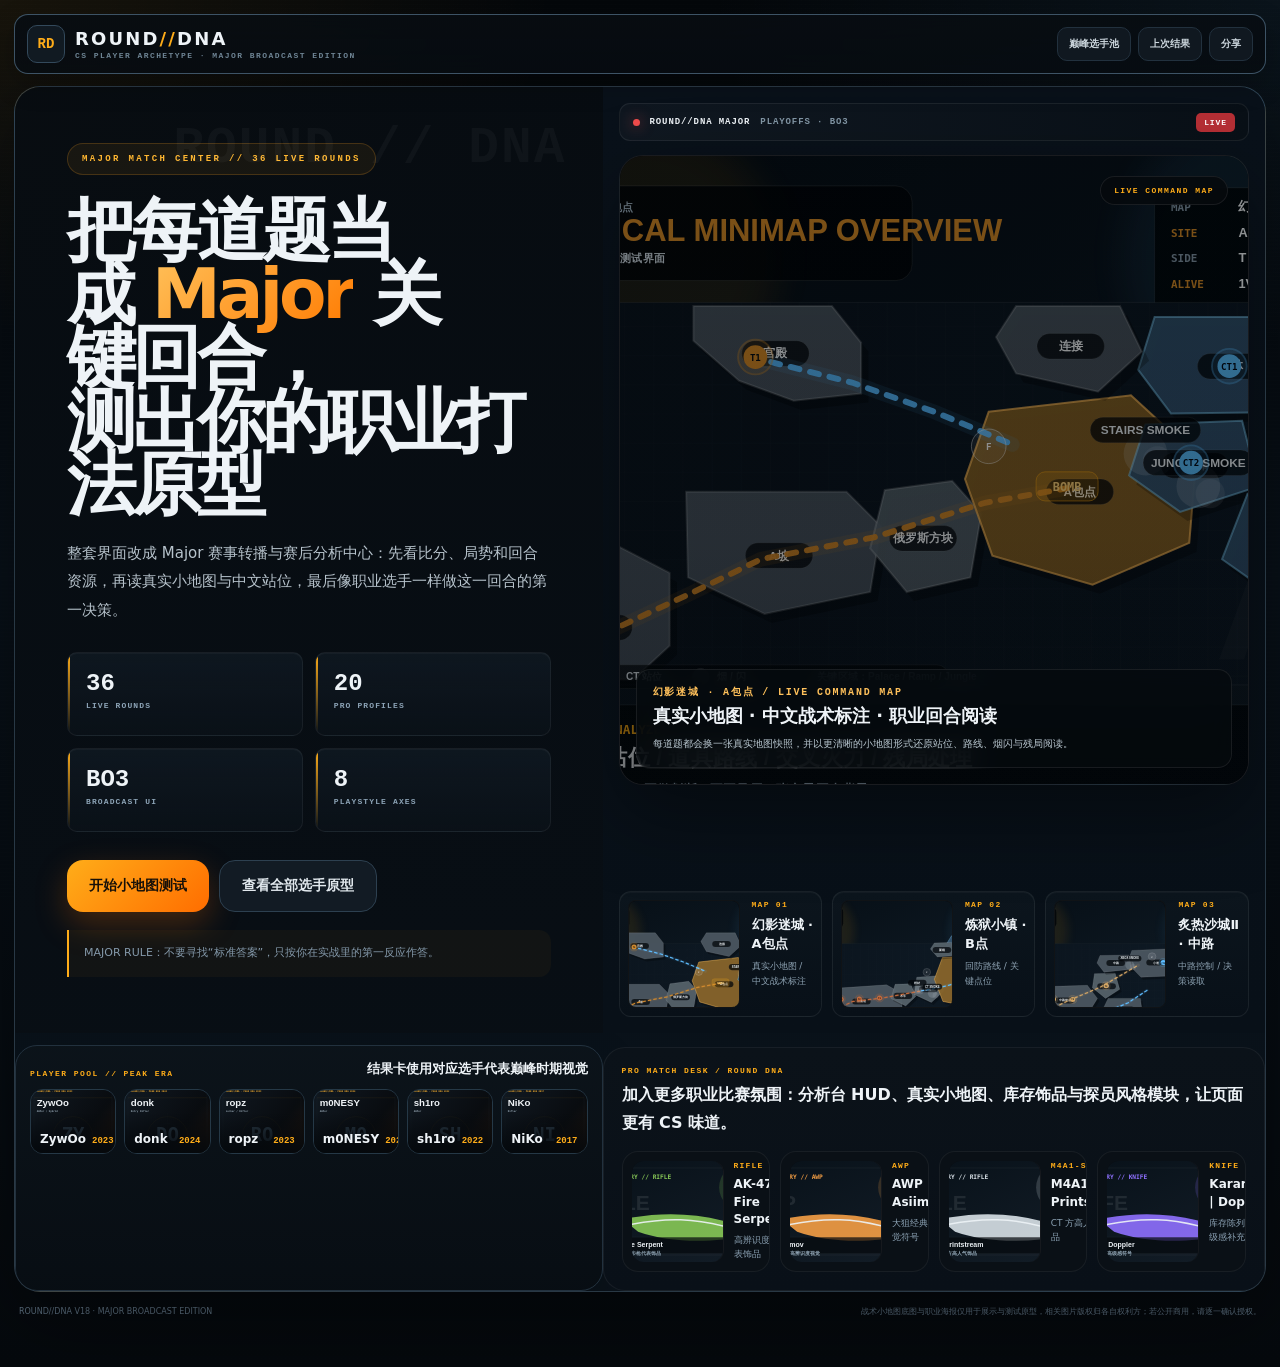
==== commit 2b9d0c78: "Add files via upload" ====
--- a/index.html
+++ b/index.html
@@ -1,20 +1,31 @@
 <!doctype html>
 <html lang="zh-CN">
 <head>
-<meta charset="utf-8"><meta name="viewport" content="width=device-width,initial-scale=1,viewport-fit=cover"><meta name="theme-color" content="#080b0f"><meta name="apple-mobile-web-app-capable" content="yes"><meta name="apple-mobile-web-app-status-bar-style" content="black-translucent"><meta name="apple-mobile-web-app-title" content="ROUND//DNA"><meta name="description" content="36 道 CS 实战情境题，匹配你的职业选手打法原型与代表巅峰期。"><title>ROUND//DNA · CS职业选手原型测试</title><link rel="manifest" href="manifest.webmanifest"><link rel="icon" href="assets/icons/favicon.png"><link rel="apple-touch-icon" href="assets/icons/icon-192.png"><link rel="stylesheet" href="assets/css/style.css?v=16.0">
+<meta charset="utf-8"><meta name="viewport" content="width=device-width,initial-scale=1,viewport-fit=cover"><meta name="theme-color" content="#080b0f"><meta name="apple-mobile-web-app-capable" content="yes"><meta name="apple-mobile-web-app-status-bar-style" content="black-translucent"><meta name="apple-mobile-web-app-title" content="ROUND//DNA"><meta name="description" content="36 道 CS 实战情境题，匹配你的职业选手打法原型与代表巅峰期。"><title>ROUND//DNA · CS职业选手原型测试</title><link rel="manifest" href="manifest.webmanifest"><link rel="icon" href="assets/icons/favicon.png"><link rel="apple-touch-icon" href="assets/icons/icon-192.png"><link rel="stylesheet" href="assets/css/style.css?v=18.0">
 </head>
 <body><div class="noise"></div><div id="toast" class="toast"></div>
 <div id="rosterModal" class="modal" onclick="modalBg(event,'rosterModal')"><div class="modalPanel rosterPanel"><div class="modalHead"><div><small>PEAK ERA PLAYER DATABASE</small><h3>20 位选手 · 代表巅峰期</h3><p>优先依据年度最高排名、Major/MVP 与代表性竞技阶段确定；结果页展示对应时期海报。</p></div><button onclick="closeModal('rosterModal')">关闭</button></div><div id="rosterGrid" class="rosterGrid"></div></div></div>
 <div id="posterModal" class="modal" onclick="modalBg(event,'posterModal')"><div class="modalPanel posterPanel"><div class="modalHead"><div><small>SHARE CARD</small><h3>ROUND//DNA 分享海报</h3></div><button onclick="closeModal('posterModal')">关闭</button></div><img id="posterImg" class="posterImg" alt="测试结果分享海报"><button id="downloadPosterBtn" class="btn primary full">下载 PNG 海报</button></div></div>
 <main class="appShell">
-<header class="topbar"><div class="brand"><span class="brandIcon">RD</span><div><b>ROUND<span>//</span>DNA</b><small>CS PLAYER ARCHETYPE · PRO ANALYST EDITION</small></div></div><div class="topActions"><button class="miniBtn" onclick="openRoster()">巅峰选手池</button><button class="miniBtn" onclick="restoreLastResult()">上次结果</button><button class="miniBtn" onclick="shareApp()">分享</button></div></header>
+<header class="topbar"><div class="brand"><span class="brandIcon">RD</span><div><b>ROUND<span>//</span>DNA</b><small>CS PLAYER ARCHETYPE · MAJOR BROADCAST EDITION</small></div></div><div class="topActions"><button class="miniBtn" onclick="openRoster()">巅峰选手池</button><button class="miniBtn" onclick="restoreLastResult()">上次结果</button><button class="miniBtn" onclick="shareApp()">分享</button></div></header>
 <section id="hero" class="view heroView">
   <div class="heroCard">
-    <div class="heroCopy"><div class="eyebrow">PRO MATCH ANALYSIS // 36 DECISIONS</div><h1>36 个回合决策，<br>生成你的 <span>CS</span> 职业打法报告</h1><p>用真实地图小地图、局势信息、站位关系和回合资源做判断。页面改成更接近赛事转播与战术复盘的结构：先读局势，再读地图，最后做你的第一反应。</p><div class="heroMetrics"><div><b>36</b><span>ROUND READS</span></div><div><b>20</b><span>PRO ARCHETYPES</span></div><div><b>8</b><span>PLAYSTYLE AXES</span></div><div><b>LIVE</b><span>ANALYST HUD</span></div></div><div class="heroBtns"><button class="btn primary" onclick="startQuiz()">开始小地图测试</button><button id="resumeQuizBtn" class="btn ghost" hidden onclick="resumeQuiz()">继续上次答题</button><button class="btn ghost" onclick="openRoster()">查看全部选手原型</button></div><div class="hint">按天梯里的第一反应作答：先读小地图，再选你最自然的处理。</div></div>
-    <div class="heroVisual heroVisualGrid"><div class="heroStage"><img id="heroPhoto" class="heroPhoto" alt="Counter-Strike 2 战术小地图背景"><img id="heroArt" class="heroOverlayMap" alt="Counter-Strike 2 战术叠层图"><div class="visualShade"></div><div class="heroMapBadge">TACTICAL RADAR</div><div class="matchHud"><div class="hudScore"><span class="tMark">T</span><b>15</b><em>ROUND 30</em><b>14</b><span class="ctMark">CT</span></div><div class="hudKill"><span>Lrr</span><i>AK-47</i><b>OPENING KILL</b></div><div class="hudKill"><span>Lrr</span><i>FLASH</i><b>ENTRY ASSIST</b></div><div class="hudKill"><span>Lrr</span><i>AWP</i><b>CLUTCH PICK</b></div></div><div class="crosshair"><i></i><i></i></div><div class="heroStageInfo"><span id="heroStageMap">MIRAGE · A SITE</span><b>真实小地图 · 战术站位 · 回合资源 · 决策读取</b><small>每道题都按该回合局势读取地图、资源与站位，不用同一套模板反复套题。</small></div><div class="loadout"><span>AK-47</span><span>AWP</span><span>SMOKE</span><span>FLASH</span></div></div><div class="heroMapStrip"><article class="heroMapMini"><img id="heroMap1" alt="Mirage 场景图"><div><small>MAP 01</small><b id="heroMapLabel1">Mirage · A Split</b><span id="heroMapHint1">Palace / Ramp / Jungle</span></div></article><article class="heroMapMini"><img id="heroMap2" alt="Inferno 场景图"><div><small>MAP 02</small><b id="heroMapLabel2">Inferno · Banana</b><span id="heroMapHint2">Car / Coffins / CT</span></div></article><article class="heroMapMini"><img id="heroMap3" alt="Dust2 场景图"><div><small>MAP 03</small><b id="heroMapLabel3">Dust2 · Mid Control</b><span id="heroMapHint3">Top Mid / Xbox / Short</span></div></article></div></div>
+    <div class="heroCopy"><div class="eyebrow">MAJOR MATCH CENTER // 36 LIVE ROUNDS</div><h1>把每道题当成 <span>Major</span> 关键回合，<br>测出你的职业打法原型</h1><p>整套界面改成 Major 赛事转播与赛后分析中心：先看比分、局势和回合资源，再读真实小地图与中文站位，最后像职业选手一样做这一回合的第一决策。</p><div class="heroMetrics"><div><b>36</b><span>LIVE ROUNDS</span></div><div><b>20</b><span>PRO PROFILES</span></div><div><b>BO3</b><span>BROADCAST UI</span></div><div><b>8</b><span>PLAYSTYLE AXES</span></div></div><div class="heroBtns"><button class="btn primary" onclick="startQuiz()">开始小地图测试</button><button id="resumeQuizBtn" class="btn ghost" hidden onclick="resumeQuiz()">继续上次答题</button><button class="btn ghost" onclick="openRoster()">查看全部选手原型</button></div><div class="hint">MAJOR RULE：不要寻找“标准答案”，只按你在实战里的第一反应作答。</div></div>
+    <div class="heroVisual heroVisualGrid"><div class="eventRibbon"><span class="eventDot"></span><b>ROUND//DNA MAJOR</b><em>PLAYOFFS · BO3</em><strong>LIVE</strong></div><div class="heroStage"><img id="heroPhoto" class="heroPhoto" alt="Counter-Strike 2 战术小地图背景"><img id="heroArt" class="heroOverlayMap" alt="Counter-Strike 2 战术叠层图"><div class="visualShade"></div><div class="heroMapBadge">LIVE COMMAND MAP</div><div class="matchHud"><div class="hudScore"><span class="tMark">T</span><b>15</b><em>ROUND 30</em><b>14</b><span class="ctMark">CT</span></div><div class="hudKill"><span>Lrr</span><i>AK-47</i><b>OPENING KILL</b></div><div class="hudKill"><span>Lrr</span><i>FLASH</i><b>ENTRY ASSIST</b></div><div class="hudKill"><span>Lrr</span><i>AWP</i><b>CLUTCH PICK</b></div></div><div class="crosshair"><i></i><i></i></div><div class="heroStageInfo"><span id="heroStageMap">MIRAGE · A SITE</span><b>真实小地图 · 中文战术标注 · 职业回合阅读</b><small>每道题都会换一张真实地图快照，并以更清晰的小地图形式还原站位、路线、烟闪与残局阅读。</small></div><div class="loadout"><span>AK-47</span><span>AWP</span><span>SMOKE</span><span>FLASH</span></div></div><div class="heroMapStrip"><article class="heroMapMini"><img id="heroMap1" alt="Mirage 场景图"><div><small>MAP 01</small><b id="heroMapLabel1">Mirage · A Split</b><span id="heroMapHint1">Palace / Ramp / Jungle</span></div></article><article class="heroMapMini"><img id="heroMap2" alt="Inferno 场景图"><div><small>MAP 02</small><b id="heroMapLabel2">Inferno · Banana</b><span id="heroMapHint2">Car / Coffins / CT</span></div></article><article class="heroMapMini"><img id="heroMap3" alt="Dust2 场景图"><div><small>MAP 03</small><b id="heroMapLabel3">Dust2 · Mid Control</b><span id="heroMapHint3">Top Mid / Xbox / Short</span></div></article></div></div>
   <div class="peakRail"><div class="peakRailTitle"><small>PLAYER POOL // PEAK ERA</small><b>结果卡使用对应选手代表巅峰时期视觉</b></div><div class="peakPreviews"><article><img data-peak-preview="0" alt="peak poster"><div><b>ZywOo</b><span>2023</span></div></article><article><img data-peak-preview="1" alt="peak poster"><div><b>donk</b><span>2024</span></div></article><article><img data-peak-preview="2" alt="peak poster"><div><b>ropz</b><span>2023</span></div></article><article><img data-peak-preview="3" alt="peak poster"><div><b>m0NESY</b><span>2024</span></div></article><article><img data-peak-preview="4" alt="peak poster"><div><b>sh1ro</b><span>2022</span></div></article><article><img data-peak-preview="5" alt="peak poster"><div><b>NiKo</b><span>2017</span></div></article></div></div>
-<div class="arsenalRail"><div class="arsenalHead"><small>PRO MATCH DESK / ROUND DNA</small><b>整体视觉更接近职业赛事分析台：地图负责读局，数据栏负责读资源，装备栏只做辅助信息。</b></div><div class="arsenalGrid"><article class="skinCard"><img id="skinHome1" alt="皮肤图 1"><div><small>RIFLE</small><b id="skinHomeLabel1">AK-47 | Fire Serpent</b><span>高辨识度代表饰品</span></div></article><article class="skinCard"><img id="skinHome2" alt="皮肤图 2"><div><small>AWP</small><b id="skinHomeLabel2">AWP | Asiimov</b><span>大狙经典视觉符号</span></div></article><article class="skinCard"><img id="skinHome3" alt="皮肤图 3"><div><small>M4A1-S</small><b id="skinHomeLabel3">M4A1-S | Printstream</b><span>CT 方高人气步枪饰品</span></div></article><article class="skinCard"><img id="skinHome4" alt="皮肤图 4"><div><small>KNIFE</small><b id="skinHomeLabel4">Karambit | Doppler</b><span>库存陈列与高级感补充</span></div></article></div></div></section>
+<div class="arsenalRail"><div class="arsenalHead"><small>PRO MATCH DESK / ROUND DNA</small><b>加入更多职业比赛氛围：分析台 HUD、真实小地图、库存饰品与探员风格模块，让页面更有 CS 味道。</b></div><div class="arsenalGrid"><article class="skinCard"><img id="skinHome1" alt="皮肤图 1"><div><small>RIFLE</small><b id="skinHomeLabel1">AK-47 | Fire Serpent</b><span>高辨识度代表饰品</span></div></article><article class="skinCard"><img id="skinHome2" alt="皮肤图 2"><div><small>AWP</small><b id="skinHomeLabel2">AWP | Asiimov</b><span>大狙经典视觉符号</span></div></article><article class="skinCard"><img id="skinHome3" alt="皮肤图 3"><div><small>M4A1-S</small><b id="skinHomeLabel3">M4A1-S | Printstream</b><span>CT 方高人气步枪饰品</span></div></article><article class="skinCard"><img id="skinHome4" alt="皮肤图 4"><div><small>KNIFE</small><b id="skinHomeLabel4">Karambit | Doppler</b><span>库存陈列与高级感补充</span></div></article></div></div></section>
 <section id="quiz" class="view quizView" style="display:none">
+  <div class="majorBroadcastHead">
+    <div class="majorBrand"><span class="majorLogo">M</span><div><small>ROUND//DNA MAJOR</small><b>TACTICAL MATCH CENTER</b></div></div>
+    <div class="seriesState"><span>PLAYOFFS</span><b>BO3</b><em id="seriesMap">MAP 1 / 3</em></div>
+    <div class="liveState"><i></i><span>LIVE</span><b id="liveClock">00:44</b></div>
+  </div>
+  <div class="majorScoreboard">
+    <div class="teamPanel tTeam"><div class="teamLogo">T</div><div><small>TEAM TERRORIST</small><b id="majorTName">T SIDE</b><span id="majorTMoney">FULL BUY</span></div><strong id="majorTScore">10</strong></div>
+    <div class="roundCenter"><small id="majorMapName">幻影迷城</small><b id="majorRoundLabel">ROUND 18 / 24</b><div class="roundDots" id="roundDots"></div><span id="majorTimer">0:44</span></div>
+    <div class="teamPanel ctTeam"><strong id="majorCTScore">7</strong><div><small>TEAM COUNTER-TERRORIST</small><b id="majorCTName">CT SIDE</b><span id="majorCTMoney">FULL BUY</span></div><div class="teamLogo">CT</div></div>
+  </div>
+  <div class="majorTicker"><span>LIVE FEED</span><div id="majorTickerText">正在加载本回合战术信息...</div><b>ROUND//DNA ANALYSIS</b></div>
   <div class="quizHeader"><div><small id="progressText">QUESTION 01 / 36</small><b id="progressPct">0%</b></div><div class="quizTags"><span id="roundTag">ROUND 01</span><span id="sceneTag">BUY PHASE</span><span>LIVE DECISION</span></div></div>
   <div class="progress"><i id="bar"></i></div>
   <div class="broadcastHud">
@@ -37,16 +48,18 @@
     <div><small>PRIMARY READ</small><b id="analystRead">SPACE</b></div>
   </div>
   <div class="quizGrid">
-    <div class="questionCard"><div class="questionScene"><span id="sceneZh">手枪局 / BUY PHASE</span><small id="sceneDesc"></small></div><div class="scenarioBox"><div class="scenarioMeta"><span id="scenarioChipMap">MIRAGE · A SITE</span><span id="scenarioChipAlive">1V2</span><span id="scenarioChipGoal">POST-PLANT</span></div><p id="scenarioLead">Mirage A 包点残局，已知一人在 jungle、一人在 CT，你有烟和闪，时间不多。</p><div class="scenarioFacts"><span id="scenarioKnown">已知站位：Jungle / CT</span><span id="scenarioFocus">思路重点：拆单挑、拖时间、避开双拉</span></div></div><div class="roundTimeline" id="roundTimeline"><span data-phase="OPENING">OPENING</span><span data-phase="MID">MID ROUND</span><span data-phase="EXEC">EXEC / RETAKE</span><span data-phase="CLUTCH">CLUTCH</span></div><h2 id="qtext"></h2><div id="options" class="options"></div><div class="questionFoot"><button id="backBtn" onclick="back()">← 上一题</button><span>FIRST INSTINCT ONLY · 不寻找标准答案</span></div></div>
+    <div class="questionCard"><div class="questionScene"><span id="sceneZh">手枪局 / BUY PHASE</span><small id="sceneDesc"></small></div><div class="scenarioBox"><div class="scenarioMeta"><span id="scenarioChipMap">MIRAGE · A SITE</span><span id="scenarioChipAlive">1V2</span><span id="scenarioChipGoal">POST-PLANT</span></div><p id="scenarioLead">Mirage A 包点残局，已知一人在 jungle、一人在 CT，你有烟和闪，时间不多。</p><div class="scenarioFacts"><span id="scenarioKnown">已知站位：Jungle / CT</span><span id="scenarioFocus">思路重点：拆单挑、拖时间、避开双拉</span></div></div><div class="roundTimeline" id="roundTimeline"><span data-phase="OPENING">OPENING</span><span data-phase="MID">MID ROUND</span><span data-phase="EXEC">EXEC / RETAKE</span><span data-phase="CLUTCH">CLUTCH</span></div><h2 id="qtext"></h2><div class="analystLowerThird"><span>ANALYST NOTE</span><b id="lowerThirdTitle">ROUND DECISION</b><em id="lowerThirdMeta">MAP READ · TIMING · RESOURCE</em></div><div id="options" class="options"></div><div class="questionFoot"><button id="backBtn" onclick="back()">← 上一题</button><span>FIRST INSTINCT ONLY · 不寻找标准答案</span></div></div>
     <aside class="sceneStack">
       <div class="sceneCard">
-        <div class="sceneHeroWrap"><img id="scenePhoto" class="scenePhoto" alt="CS2 战术小地图背景"><img id="sceneArt" class="sceneTactical" alt="CS2 战术叠层图"><div class="sceneOverlay"></div><div class="sceneHud"><small id="sceneMapMicro">MIRAGE // A SITE</small><b id="sceneState">TACTICAL CONTEXT</b><span id="sceneSubline">ENTRY · EXEC · RETAKE · CLUTCH</span></div><div id="killFeed" class="killFeedPanel"></div><div class="sceneCross"></div><div id="weaponBar" class="weaponBar"></div></div>
+        <div class="sceneHeroWrap"><img id="scenePhoto" class="scenePhoto" alt="CS2 战术小地图背景"><img id="sceneArt" class="sceneTactical" alt="CS2 战术叠层图"><div id="tacticalBoard" class="tacticalBoard" aria-hidden="true"></div><div class="sceneOverlay"></div><div class="sceneHud"><small id="sceneMapMicro">MIRAGE // A SITE</small><b id="sceneState">TACTICAL CONTEXT</b><span id="sceneSubline">ENTRY · EXEC · RETAKE · CLUTCH</span></div><div id="killFeed" class="killFeedPanel"></div><div class="sceneCross"></div><div id="weaponBar" class="weaponBar"></div></div>
+        <div class="broadcastMiniStats"><div><small>K/D IMPACT</small><b id="impactValue">+1.12</b></div><div><small>WIN PROB.</small><b id="winProb">54%</b></div><div><small>UTILITY</small><b id="utilityValue">2 LEFT</b></div><div><small>CLUTCH INDEX</small><b id="clutchIndex">78</b></div></div>
         <div class="sceneThumbRow">
           <article class="thumbCard"><img id="sceneThumbA" alt="CS2 额外场景图 A"><div><small>ALT ANGLE</small><b id="thumbALabel">Connector control</b></div></article>
           <article class="thumbCard"><img id="sceneThumbB" alt="CS2 额外场景图 B"><div><small>FOLLOW UP</small><b id="thumbBLabel">Palace trade</b></div></article>
         </div>
       </div>
         <div class="skinPanel"><div class="skinPanelHead"><small>MATCH LOADOUT</small><b>回合装备与代表性 CS 饰品</b></div><div class="skinStrip"><article class="skinMini"><img id="skinQuiz1" alt="饰品图 1"><div><small>LOADOUT</small><b id="skinQuizLabel1">AK-47 | Fire Serpent</b><span>经典步枪视觉</span></div></article><article class="skinMini"><img id="skinQuiz2" alt="饰品图 2"><div><small>LOADOUT</small><b id="skinQuizLabel2">AWP | Asiimov</b><span>大狙高辨识度</span></div></article><article class="skinMini"><img id="skinQuiz3" alt="饰品图 3"><div><small>LOADOUT</small><b id="skinQuizLabel3">M4A1-S | Printstream</b><span>CT 高人气饰品</span></div></article><article class="skinMini"><img id="skinQuiz4" alt="饰品图 4"><div><small>LOADOUT</small><b id="skinQuizLabel4">Karambit | Doppler</b><span>库存高级感</span></div></article><article class="skinMini"><img id="skinQuiz5" alt="饰品图 5"><div><small>LOADOUT</small><b id="skinQuizLabel5">Desert Eagle | Blaze</b><span>残局气质补充</span></div></article></div></div>
+      <div class="cosmeticDeck"><article class="cosmeticCard knifeCard"><small>FEATURED INVENTORY</small><div class="cosmeticGlyph" id="knifeGlyph">✦</div><b id="knifeName">Butterfly Knife | Fade</b><span id="knifeNote">库存标志性饰品模块</span></article><article class="cosmeticCard agentCard"><small>FIELD AGENT</small><div class="agentBadge" id="agentBadge">CT</div><b id="agentName">Special Agent Ava</b><span id="agentNote">探员皮肤氛围卡片</span></article><article class="cosmeticCard trophyCard"><small>MATCH VIBE</small><div class="cosmeticGlyph trophyGlyph">★</div><b id="vibeTitle">Major Broadcast Feel</b><span id="vibeNote">职业赛事分析台视觉氛围</span></article></div>
       <div class="intelGrid">
         <article class="intelCard radarCard"><div class="intelHead"><small>RADAR SNAPSHOT</small><b id="radarMapName">MIRAGE · A SITE</b></div><div class="miniRadar"><div class="radarA">A</div><div class="radarB">B</div><div class="radarMid">MID</div><div class="route route1"></div><div class="route route2"></div><div class="route route3"></div><div class="radarPing ping1"></div><div class="radarPing ping2"></div><div class="radarPing ping3"></div></div></article>
         <article class="intelCard"><div class="intelHead"><small>ROUND INTEL</small><b id="intelTitle">Current plan</b></div><ul id="intelList" class="intelList"></ul></article>
@@ -54,5 +67,5 @@
     </aside>
   </div>
 </section>
-<section id="result" class="view resultView" style="display:none"><div class="resultGrid"><aside class="peakResultCard"><div class="peakPosterFrame"><img id="playerPeakPoster" alt="选手代表巅峰期海报"><div class="peakPosterShade"></div><div class="peakTop"><span id="peakEraBadge">PEAK ERA // 2021</span><b id="matchBadge">MATCH 90%</b></div><div class="peakBottom"><small>YOUR CLOSEST ARCHETYPE</small><h2 id="playerName"></h2><p id="playerReal"></p><div><span id="playerRole"></span><span id="playerTag"></span></div></div></div><div class="peakCaption"><small id="peakSource"></small><b id="peakTitle"></b><p id="peakNote"></p></div></aside><article class="analysisPanel"><div class="analysisHead"><small>POST MATCH REPORT</small><h3>打法读取结果</h3><p id="playerDesc"></p></div><div class="resultMetrics"><div><b id="resultScore">89%</b><small>MATCH</small></div><div><b id="resultRole">Hybrid</b><small>ROLE</small></div><div><b id="resultImpact">Clutch</b><small>IMPACT</small></div><div><b id="resultTempo">Measured</b><small>TEMPO</small></div></div><div class="strengthGrid"><div><small>优势区</small><p id="playerStrength"></p></div><div><small>潜在盲点</small><p id="playerRisk"></p></div></div><div class="vectorGrid"><svg id="radar" viewBox="0 0 240 240"></svg><div id="dimlist" class="dimlist"></div></div><div class="topFive"><div class="sectionTitle"><small>TOP 5 MATCHES</small><b>与你最接近的职业选手原型</b></div><div id="ranks"></div></div><div class="resultBtns"><button class="btn primary" onclick="makePoster()">生成分享海报</button><button class="btn ghost" onclick="copyResult()">复制结果</button><button class="btn ghost" onclick="startQuiz()">重新测试</button></div></article></div></section>
-<footer><span>ROUND//DNA V16 · PRO ANALYST EDITION</span><span>战术小地图底图与职业海报仅用于展示与测试原型，相关图片版权归各自权利方；若公开商用，请逐一确认授权。</span></footer></main><script src="assets/js/app.js?v=16.0"></script></body></html>+<section id="result" class="view resultView" style="display:none"><div class="resultGrid"><aside class="peakResultCard"><div class="peakPosterFrame"><img id="playerPeakPoster" alt="选手代表巅峰期海报"><div class="peakPosterShade"></div><div class="peakTop"><span id="peakEraBadge">PEAK ERA // 2021</span><b id="matchBadge">MATCH 90%</b></div><div class="peakBottom"><small>YOUR CLOSEST ARCHETYPE</small><h2 id="playerName"></h2><p id="playerReal"></p><div><span id="playerRole"></span><span id="playerTag"></span></div></div></div><div class="peakCaption"><small id="peakSource"></small><b id="peakTitle"></b><p id="peakNote"></p></div></aside><article class="analysisPanel"><div class="analysisHead"><small>MAJOR POST-MATCH DESK</small><h3>职业打法读取结果</h3><p id="playerDesc"></p></div><div class="resultMetrics"><div><b id="resultScore">89%</b><small>MATCH</small></div><div><b id="resultRole">Hybrid</b><small>ROLE</small></div><div><b id="resultImpact">Clutch</b><small>IMPACT</small></div><div><b id="resultTempo">Measured</b><small>TEMPO</small></div></div><div class="strengthGrid"><div><small>优势区</small><p id="playerStrength"></p></div><div><small>潜在盲点</small><p id="playerRisk"></p></div></div><div class="vectorGrid"><svg id="radar" viewBox="0 0 240 240"></svg><div id="dimlist" class="dimlist"></div></div><div class="topFive"><div class="sectionTitle"><small>TOP 5 MATCHES</small><b>与你最接近的职业选手原型</b></div><div id="ranks"></div></div><div class="resultBtns"><button class="btn primary" onclick="makePoster()">生成分享海报</button><button class="btn ghost" onclick="copyResult()">复制结果</button><button class="btn ghost" onclick="startQuiz()">重新测试</button></div></article></div></section>
+<footer><span>ROUND//DNA V18 · MAJOR BROADCAST EDITION</span><span>战术小地图底图与职业海报仅用于展示与测试原型，相关图片版权归各自权利方；若公开商用，请逐一确认授权。</span></footer></main><script src="assets/js/app.js?v=18.0"></script></body></html>
--- a/assets/css/style.css
+++ b/assets/css/style.css
@@ -365,3 +365,132 @@
 
 @media(max-width:1120px){.appShell{width:min(100% - 18px,1120px)}.heroCard{grid-template-columns:1fr}.broadcastHud{grid-template-columns:1fr auto 1fr}.analystStrip{grid-template-columns:1.2fr repeat(2,1fr)}.analystStrip>div:nth-child(4),.analystStrip>div:nth-child(5){display:none}.quizGrid{grid-template-columns:1fr}.skinStrip{grid-template-columns:repeat(5,1fr)!important}}
 @media(max-width:760px){.topActions .miniBtn:nth-child(1){display:none}.heroCopy{padding:30px 20px}.heroCopy h1{font-size:48px}.broadcastHud{grid-template-columns:1fr 1fr}.broadcastCenter{grid-column:1/3;grid-row:1;min-width:0}.broadcastSide{padding:10px}.broadcastSide small{display:none}.combatMeta{grid-template-columns:repeat(2,1fr)}.analystStrip{grid-template-columns:1fr 1fr}.analystStrip .analystLabel{grid-column:1/3}.analystStrip>div:nth-child(4),.analystStrip>div:nth-child(5){display:block}.questionCard{padding:17px 14px}.roundTimeline{gap:4px}.roundTimeline span{font-size:6px;padding:7px 5px 7px 13px}.skinStrip{display:flex!important;overflow-x:auto;scroll-snap-type:x mandatory}.skinMini{min-width:150px;scroll-snap-align:start}.intelGrid{grid-template-columns:1fr}.miniRadar{height:250px!important}}
+
+/* V17 tactical command refinements */
+#quiz{scroll-margin-top:84px}
+.topbar{border-color:rgba(83,112,135,.72);background:linear-gradient(180deg,rgba(8,13,18,.92),rgba(7,12,17,.88))}
+.brand b{font-size:18px;letter-spacing:.12em}
+.heroCard{grid-template-columns:.94fr 1.06fr;min-height:760px;background:radial-gradient(560px 360px at 0% 0%,rgba(255,173,25,.14),transparent 68%),radial-gradient(560px 360px at 100% 0%,rgba(92,188,255,.12),transparent 70%),linear-gradient(180deg,#091018,#071018 44%,#0a121a)}
+.heroCopy h1{font-size:clamp(44px,5.4vw,72px);line-height:.92;letter-spacing:-.058em}
+.heroCopy p{font-size:15px;line-height:1.9;max-width:600px}
+.heroMetrics>div{background:linear-gradient(180deg,rgba(15,24,33,.92),rgba(11,18,25,.74));border-color:rgba(255,255,255,.06)}
+.heroStage{position:relative;overflow:hidden;border-radius:24px;background:radial-gradient(280px 200px at 80% 0%,rgba(92,188,255,.12),transparent 65%),#05080c;box-shadow:0 30px 80px rgba(0,0,0,.40)}
+.heroPhoto{object-fit:cover!important;filter:saturate(1.02) contrast(1.06) brightness(.62)!important}
+.visualShade{background:linear-gradient(90deg,rgba(6,10,14,.84) 0%,rgba(6,10,14,.20) 40%,rgba(6,10,14,.32) 100%),linear-gradient(0deg,rgba(5,8,12,.92),transparent 58%)}
+.heroMapMini{background:linear-gradient(180deg,#0b1219,#091018);border-color:rgba(255,255,255,.07)}
+.arsenalRail{border-color:rgba(255,255,255,.06);background:linear-gradient(180deg,#0b1219,#091018)}
+
+.quizGrid{grid-template-columns:minmax(0,1.04fr) minmax(400px,.96fr);gap:16px;margin-top:14px}
+.questionCard{padding:22px 22px 18px}
+.questionCard h2{font-size:clamp(25px,2.6vw,38px);line-height:1.22;letter-spacing:-.04em;margin:0 0 18px}
+.questionScene small{font-size:11px;line-height:1.6}
+.scenarioBox{padding:14px;border-radius:12px}
+.scenarioMeta span{font-size:9px}
+.scenarioFacts span{font-size:11px;line-height:1.55}
+.options{gap:8px}
+.option{padding:11px 12px;border-radius:13px}
+.optionCopy b{font-size:12px;line-height:1.45}
+.optionCopy small{font-size:7px}
+.questionFoot{margin-top:10px}
+
+.sceneStack{gap:12px}
+.sceneCard{padding:10px;border-radius:16px}
+.sceneHeroWrap{aspect-ratio:1/1;max-height:510px;border-radius:14px;background:#05080c;box-shadow:0 18px 42px rgba(0,0,0,.26)}
+.scenePhoto{object-fit:contain!important;object-position:center center;filter:saturate(1.02) contrast(1.03) brightness(.96)!important;background:#05080c;z-index:0}
+.tacticalBoard{position:absolute;inset:0;z-index:2;pointer-events:none}
+.tacticalBoard svg{display:block;width:100%;height:100%}
+.sceneOverlay{display:block;z-index:1;background:linear-gradient(0deg,rgba(5,8,12,.16),rgba(5,8,12,.02) 60%)}
+.sceneHud{left:10px;top:10px;padding:9px 10px;border-radius:10px;background:rgba(5,9,13,.84);border-color:rgba(255,255,255,.09);z-index:3}
+.sceneHud b{font-size:14px}.sceneHud small,.sceneHud span{font-size:9px}
+.killFeedPanel{right:10px;top:10px;gap:6px;z-index:3}
+.killFeedItem{padding:7px 9px;border-radius:8px;font-size:8px}
+.weaponBar{left:10px;right:10px;bottom:10px;z-index:3;gap:6px}
+.weaponBar span{padding:6px 8px;font-size:8px}
+.sceneThumbRow{grid-template-columns:1fr 1fr;gap:8px;margin-top:8px}
+.thumbCard{grid-template-columns:92px 1fr;padding:7px;border-radius:10px;background:#081018}
+.thumbCard img{border-radius:8px;aspect-ratio:1.2/1}
+.thumbCard b{font-size:10px}.thumbCard small{font-size:7px}
+
+.cosmeticDeck{display:grid;grid-template-columns:repeat(3,1fr);gap:10px}
+.cosmeticCard{padding:12px;border:1px solid rgba(255,255,255,.06);border-radius:12px;background:linear-gradient(180deg,#0e1620,#091018);box-shadow:0 12px 28px rgba(0,0,0,.14)}
+.cosmeticCard small{display:block;color:var(--orange);font:800 7px monospace;letter-spacing:.16em;margin-bottom:10px}
+.cosmeticCard b{display:block;font-size:12px;line-height:1.45}
+.cosmeticCard span{display:block;margin-top:6px;color:#8ba0af;font-size:10px;line-height:1.6}
+.cosmeticGlyph,.agentBadge{width:42px;height:42px;border-radius:12px;display:grid;place-items:center;margin-bottom:10px;font:900 18px monospace}
+.cosmeticGlyph{background:linear-gradient(135deg,rgba(255,173,25,.18),rgba(255,109,0,.12));color:#ffd06d;border:1px solid rgba(255,173,25,.25)}
+.agentBadge{background:linear-gradient(135deg,rgba(92,188,255,.18),rgba(38,89,150,.12));color:#8fd0ff;border:1px solid rgba(92,188,255,.25)}
+.trophyGlyph{background:linear-gradient(135deg,rgba(255,255,255,.08),rgba(255,173,25,.10));color:#eef3f7}
+
+.skinPanel{padding:12px;border-radius:12px;background:linear-gradient(180deg,#0d151d,#091018)}
+.skinPanelHead b{font-size:12px}
+.skinStrip{grid-template-columns:repeat(5,1fr)!important;gap:7px}
+.skinMini{padding:6px;border-radius:8px;background:#0a1219}
+.skinMini img{border-radius:6px}.skinMini b{font-size:9px;line-height:1.35}.skinMini span{font-size:8px}
+.intelGrid{grid-template-columns:1fr 1fr;gap:10px}
+.miniRadar{height:240px!important}
+
+footer{gap:8px}
+
+@media(max-width:1120px){
+  .heroCard{grid-template-columns:1fr}
+  .quizGrid{grid-template-columns:1fr}
+  .sceneHeroWrap{max-width:720px;width:100%;margin:auto}
+  .cosmeticDeck{grid-template-columns:1fr 1fr 1fr}
+}
+@media(max-width:760px){
+  #quiz{scroll-margin-top:66px}
+  .heroCopy{padding:28px 18px}
+  .heroCopy h1{font-size:46px}
+  .heroMetrics{grid-template-columns:1fr 1fr}
+  .quizView{padding:10px}
+  .questionCard{padding:18px 14px}
+  .questionCard h2{font-size:26px}
+  .sceneCard{padding:8px}
+  .sceneHeroWrap{max-height:none;border-radius:14px}
+  .sceneHud{max-width:84%}
+  .weaponBar{display:none}
+  .sceneThumbRow{grid-template-columns:1fr}
+  .thumbCard{grid-template-columns:86px 1fr}
+  .cosmeticDeck{grid-template-columns:1fr;gap:8px}
+  .cosmeticCard{padding:10px}
+  .intelGrid{grid-template-columns:1fr}
+  .miniRadar{height:250px!important}
+}
+
+/* =========================================================
+   V18 · MAJOR BROADCAST EDITION
+   Esports broadcast / match-center inspired UI
+   ========================================================= */
+:root{--majorRed:#ef4b4b;--majorBlue:#59bfff;--majorGold:#ffb31a;--majorInk:#06090d;--majorPanel:#0b1117;--majorPanel2:#111922;--majorLine:rgba(155,180,198,.16)}
+body[data-view="quiz"]{background:radial-gradient(900px 480px at 2% -5%,rgba(255,179,26,.10),transparent 60%),radial-gradient(780px 500px at 98% 0%,rgba(89,191,255,.10),transparent 62%),linear-gradient(180deg,#05080b,#091018 45%,#05080b)}
+.heroView:before{content:"ROUND//DNA MAJOR";position:absolute;right:2%;top:80px;font:900 clamp(70px,10vw,160px)/1 Arial,sans-serif;letter-spacing:-.07em;color:rgba(255,255,255,.018);pointer-events:none;z-index:-1}
+.eventRibbon{height:38px;display:flex;align-items:center;gap:10px;padding:0 13px;border:1px solid rgba(255,255,255,.07);border-radius:11px;background:linear-gradient(90deg,#101821,#091017);font:800 9px monospace;letter-spacing:.1em;color:#a9bac6}
+.eventRibbon .eventDot{width:7px;height:7px;border-radius:50%;background:#ef4b4b;box-shadow:0 0 14px rgba(239,75,75,.65)}
+.eventRibbon b{color:#eef3f7}.eventRibbon em{font-style:normal;color:#8296a5}.eventRibbon strong{margin-left:auto;color:#fff;background:#b62f35;border-radius:5px;padding:5px 8px;font-size:8px}
+.heroVisualGrid{grid-template-rows:auto minmax(0,1fr) auto!important}
+.heroStage{border:1px solid rgba(255,255,255,.08)!important}
+.matchHud{top:14px;left:14px;right:14px}.hudScore{border-radius:8px;background:rgba(4,8,12,.88)}
+.hudKill{border-radius:5px;background:rgba(4,8,12,.88)}
+.heroStageInfo{background:linear-gradient(90deg,rgba(5,9,13,.94),rgba(5,9,13,.72));border-top:1px solid rgba(255,255,255,.07)}
+
+.majorBroadcastHead{display:grid;grid-template-columns:1fr auto auto;align-items:center;gap:12px;padding:10px 12px;border:1px solid rgba(255,255,255,.07);border-bottom:0;border-radius:12px 12px 0 0;background:linear-gradient(90deg,#101821,#0a1118 54%,#101821);box-shadow:0 14px 32px rgba(0,0,0,.18)}
+.majorBrand{display:flex;align-items:center;gap:10px}.majorLogo{width:36px;height:36px;display:grid;place-items:center;border-radius:8px;background:linear-gradient(135deg,#ffb31a,#ff7010);color:#171008;font:900 18px monospace;box-shadow:0 8px 18px rgba(255,130,0,.14)}
+.majorBrand small,.seriesState span,.liveState span{display:block;color:#7f94a4;font:800 7px monospace;letter-spacing:.16em}.majorBrand b{display:block;margin-top:3px;font-size:12px;letter-spacing:.05em}.seriesState{display:flex;align-items:center;gap:8px;padding:7px 10px;border-left:1px solid rgba(255,255,255,.08);border-right:1px solid rgba(255,255,255,.08)}.seriesState b{font:900 11px monospace;color:#eef3f7}.seriesState em{font:800 8px monospace;color:#91a5b4;font-style:normal}.liveState{display:flex;align-items:center;gap:7px}.liveState i{width:7px;height:7px;border-radius:50%;background:#ef4b4b;box-shadow:0 0 12px rgba(239,75,75,.7);animation:majorPulse 1.35s ease-in-out infinite}.liveState span{color:#ef7373}.liveState b{font:900 13px monospace;color:#eef3f7}@keyframes majorPulse{50%{opacity:.35;transform:scale(.82)}}
+.majorScoreboard{display:grid;grid-template-columns:1fr 270px 1fr;align-items:stretch;border:1px solid rgba(255,255,255,.07);background:#070c11;min-height:86px}.teamPanel{display:grid;grid-template-columns:auto 1fr auto;align-items:center;gap:12px;padding:12px 16px;position:relative;overflow:hidden}.teamPanel:before{content:"";position:absolute;inset:0;pointer-events:none}.tTeam:before{background:linear-gradient(90deg,rgba(255,179,26,.10),transparent 72%)}.ctTeam:before{background:linear-gradient(270deg,rgba(89,191,255,.10),transparent 72%)}.teamLogo{position:relative;z-index:1;width:40px;height:40px;border-radius:9px;display:grid;place-items:center;font:900 12px monospace}.tTeam .teamLogo{background:rgba(255,179,26,.13);color:#ffbf42;border:1px solid rgba(255,179,26,.22)}.ctTeam .teamLogo{background:rgba(89,191,255,.13);color:#7acaff;border:1px solid rgba(89,191,255,.22)}.teamPanel small{display:block;color:#708696;font:800 7px monospace;letter-spacing:.13em}.teamPanel b{display:block;margin-top:3px;font-size:13px}.teamPanel span{display:block;margin-top:3px;color:#8398a7;font:800 8px monospace}.teamPanel strong{font:900 34px/1 monospace;letter-spacing:-.05em;position:relative;z-index:1}.tTeam strong{color:#ffbf42}.ctTeam strong{color:#7acaff}.ctTeam{text-align:right}
+.roundCenter{display:flex;flex-direction:column;align-items:center;justify-content:center;padding:8px 12px;border-left:1px solid rgba(255,255,255,.06);border-right:1px solid rgba(255,255,255,.06);background:linear-gradient(180deg,#0e151d,#090f15)}.roundCenter small{color:#91a6b6;font:800 8px monospace;letter-spacing:.15em}.roundCenter b{margin-top:3px;font:900 11px monospace}.roundCenter>span{margin-top:4px;color:#eef3f7;font:900 16px monospace}.roundDots{display:grid;grid-template-columns:repeat(12,1fr);gap:3px;width:100%;margin-top:8px}.roundDots i{height:4px;border-radius:999px;background:#202b34}.roundDots i.won{background:#667786}.roundDots i.current{background:#ffb31a;box-shadow:0 0 8px rgba(255,179,26,.45)}
+.majorTicker{display:grid;grid-template-columns:auto 1fr auto;gap:10px;align-items:center;padding:7px 12px;border:1px solid rgba(255,255,255,.07);border-top:0;border-radius:0 0 12px 12px;background:#0c131a;color:#8fa2b1;font:700 8px monospace}.majorTicker>span{color:#fff;background:#b63035;border-radius:4px;padding:4px 7px;font-size:7px;letter-spacing:.1em}.majorTicker div{white-space:nowrap;overflow:hidden;text-overflow:ellipsis}.majorTicker b{color:#ffb31a;font-size:7px;letter-spacing:.12em}
+.quizHeader{margin-top:13px}
+.broadcastHud{margin-top:10px!important;border-radius:10px!important}
+.analystStrip{border-radius:10px!important}
+.questionCard{position:relative}
+.analystLowerThird{display:grid;grid-template-columns:auto 1fr auto;gap:10px;align-items:center;margin:-2px 0 12px;padding:8px 10px;border-left:3px solid #ffb31a;background:linear-gradient(90deg,rgba(255,179,26,.08),rgba(255,255,255,.025));border-radius:0 8px 8px 0}.analystLowerThird span{color:#ffb31a;font:900 7px monospace;letter-spacing:.15em}.analystLowerThird b{font-size:10px}.analystLowerThird em{color:#778d9d;font:800 7px monospace;font-style:normal;letter-spacing:.08em}
+.broadcastMiniStats{display:grid;grid-template-columns:repeat(4,1fr);gap:6px;margin-top:8px}.broadcastMiniStats>div{padding:8px 9px;border:1px solid rgba(255,255,255,.06);border-radius:8px;background:linear-gradient(180deg,#0b1219,#081018)}.broadcastMiniStats small{display:block;color:#718797;font:800 6px monospace;letter-spacing:.12em}.broadcastMiniStats b{display:block;margin-top:4px;font:900 11px monospace}.broadcastMiniStats>div:nth-child(2) b{color:#7acaff}.broadcastMiniStats>div:nth-child(4) b{color:#ffbf42}
+.sceneCard{background:linear-gradient(180deg,#0a1219,#070d13)}.sceneHeroWrap{max-height:485px!important;border-radius:10px!important;border-color:rgba(255,255,255,.065)!important}.sceneHud{border-radius:6px!important}.killFeedItem{border-radius:4px!important}.weaponBar span{border-radius:4px!important}.sceneThumbRow{margin-top:7px}.thumbCard{border-radius:8px!important}.skinPanel,.cosmeticCard,.intelCard{border-radius:8px!important}.skinPanelHead small,.cosmeticCard small,.intelHead small{letter-spacing:.17em}.cosmeticDeck{gap:7px}.cosmeticCard{padding:10px}.cosmeticGlyph,.agentBadge{width:36px;height:36px;border-radius:8px;font-size:15px}.cosmeticCard b{font-size:10px}.cosmeticCard span{font-size:9px}.intelGrid{gap:7px}.miniRadar{height:210px!important}
+.questionCard{position:sticky;top:76px;align-self:start;max-height:calc(100vh - 92px);overflow:auto;scrollbar-width:thin;scrollbar-color:#263746 transparent}.questionCard::-webkit-scrollbar{width:4px}.questionCard::-webkit-scrollbar-thumb{background:#263746;border-radius:4px}
+.questionCard .options{padding-bottom:4px}
+.option{position:relative;overflow:hidden}.option:before{content:"";position:absolute;left:0;top:0;bottom:0;width:2px;background:transparent;transition:.15s}.option:hover:before{background:#ffb31a}.option:hover{background:linear-gradient(180deg,#17232e,#121b24)}
+.resultView{background:radial-gradient(720px 420px at 0% 0%,rgba(255,179,26,.08),transparent 64%),linear-gradient(180deg,#0b1117,#070b10)}
+.analysisPanel{border-radius:12px!important}.peakResultCard{border-radius:12px!important;overflow:hidden}.analysisHead small{color:#ffb31a!important;letter-spacing:.16em}
+
+@media(max-width:1120px){.majorScoreboard{grid-template-columns:1fr 220px 1fr}.questionCard{position:relative;top:auto;max-height:none;overflow:visible}.sceneHeroWrap{max-height:none!important}.majorBroadcastHead{grid-template-columns:1fr auto auto}}
+@media(max-width:760px){.majorBroadcastHead{grid-template-columns:1fr auto}.seriesState{display:none}.majorBrand b{font-size:10px}.majorScoreboard{grid-template-columns:1fr 112px 1fr}.teamPanel{padding:9px 8px;gap:6px}.teamLogo{width:28px;height:28px;font-size:9px}.teamPanel small{display:none}.teamPanel b{font-size:9px}.teamPanel span{font-size:6px}.teamPanel strong{font-size:23px}.roundCenter{padding:7px 5px}.roundCenter small{font-size:6px}.roundCenter b{font-size:7px}.roundCenter>span{font-size:13px}.roundDots{gap:2px}.majorTicker{grid-template-columns:auto 1fr}.majorTicker b{display:none}.analystLowerThird{grid-template-columns:auto 1fr}.analystLowerThird em{display:none}.broadcastMiniStats{grid-template-columns:1fr 1fr}.questionCard{position:relative;top:auto;max-height:none;overflow:visible}.sceneHeroWrap{max-height:none!important}.miniRadar{height:240px!important}}
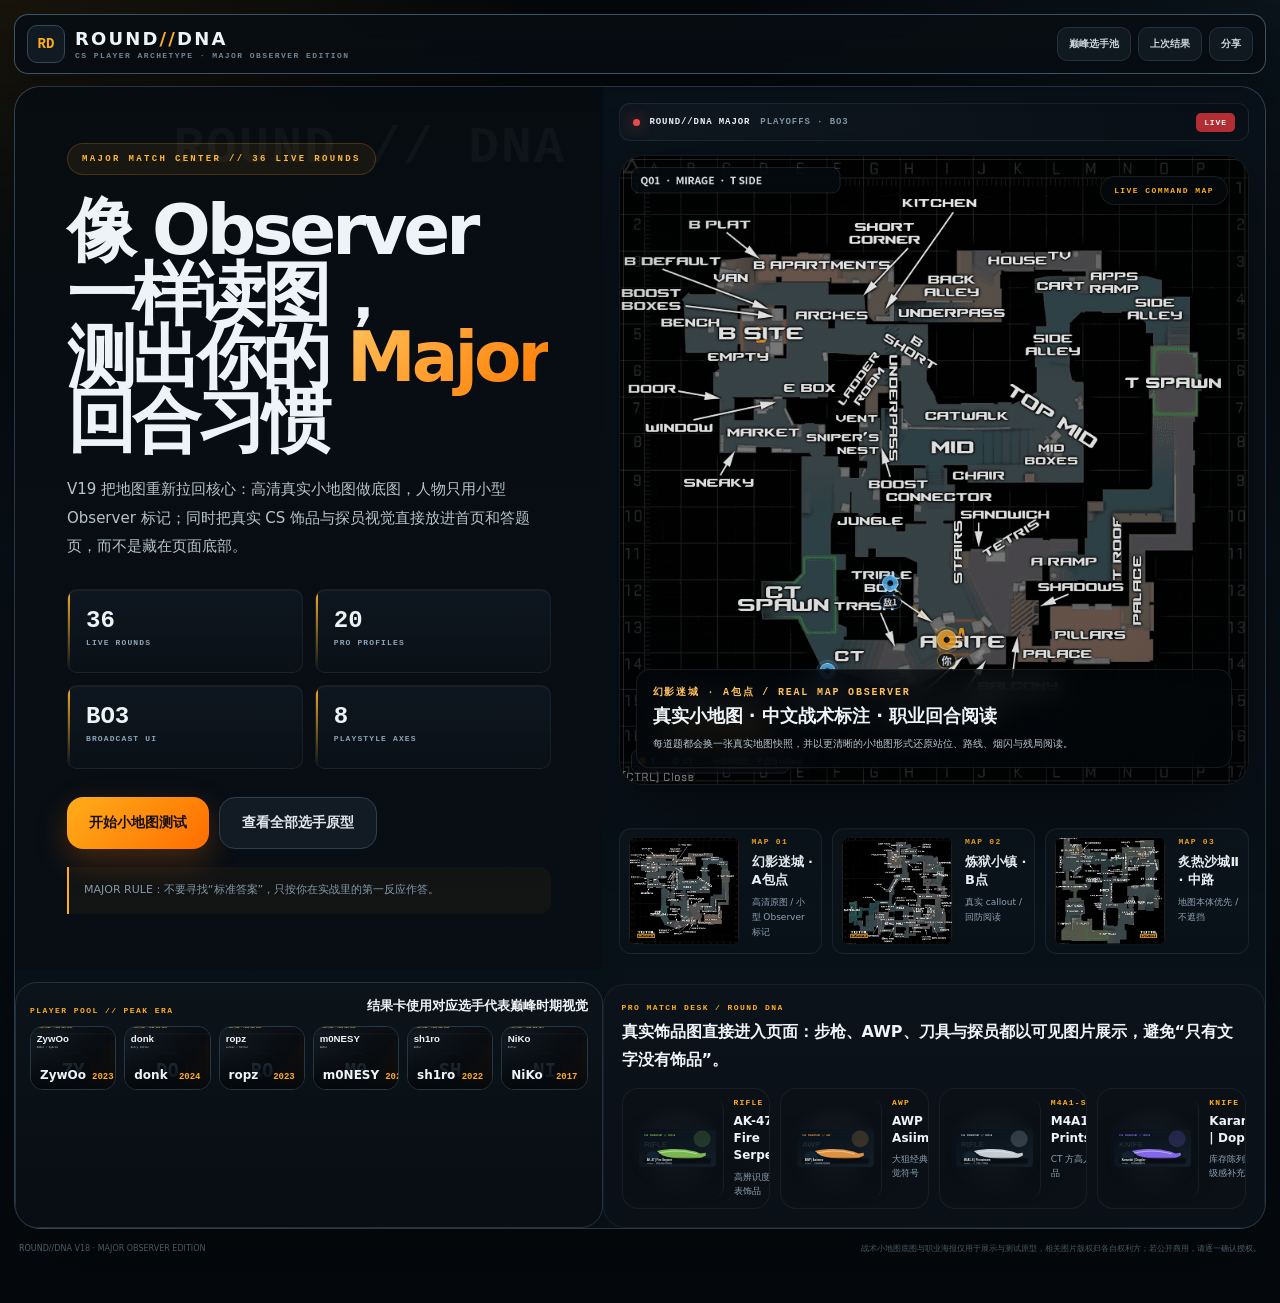
==== commit adc0e9f3: "Add files via upload" ====
--- a/index.html
+++ b/index.html
@@ -1,19 +1,19 @@
 <!doctype html>
 <html lang="zh-CN">
 <head>
-<meta charset="utf-8"><meta name="viewport" content="width=device-width,initial-scale=1,viewport-fit=cover"><meta name="theme-color" content="#080b0f"><meta name="apple-mobile-web-app-capable" content="yes"><meta name="apple-mobile-web-app-status-bar-style" content="black-translucent"><meta name="apple-mobile-web-app-title" content="ROUND//DNA"><meta name="description" content="36 道 CS 实战情境题，匹配你的职业选手打法原型与代表巅峰期。"><title>ROUND//DNA · CS职业选手原型测试</title><link rel="manifest" href="manifest.webmanifest"><link rel="icon" href="assets/icons/favicon.png"><link rel="apple-touch-icon" href="assets/icons/icon-192.png"><link rel="stylesheet" href="assets/css/style.css?v=18.0">
+<meta charset="utf-8"><meta name="viewport" content="width=device-width,initial-scale=1,viewport-fit=cover"><meta name="theme-color" content="#080b0f"><meta name="apple-mobile-web-app-capable" content="yes"><meta name="apple-mobile-web-app-status-bar-style" content="black-translucent"><meta name="apple-mobile-web-app-title" content="ROUND//DNA"><meta name="description" content="36 道 CS 实战情境题，匹配你的职业选手打法原型与代表巅峰期。"><title>ROUND//DNA · CS职业选手原型测试</title><link rel="manifest" href="manifest.webmanifest"><link rel="icon" href="assets/icons/favicon.png"><link rel="apple-touch-icon" href="assets/icons/icon-192.png"><link rel="stylesheet" href="assets/css/style.css?v=19.1">
 </head>
 <body><div class="noise"></div><div id="toast" class="toast"></div>
 <div id="rosterModal" class="modal" onclick="modalBg(event,'rosterModal')"><div class="modalPanel rosterPanel"><div class="modalHead"><div><small>PEAK ERA PLAYER DATABASE</small><h3>20 位选手 · 代表巅峰期</h3><p>优先依据年度最高排名、Major/MVP 与代表性竞技阶段确定；结果页展示对应时期海报。</p></div><button onclick="closeModal('rosterModal')">关闭</button></div><div id="rosterGrid" class="rosterGrid"></div></div></div>
 <div id="posterModal" class="modal" onclick="modalBg(event,'posterModal')"><div class="modalPanel posterPanel"><div class="modalHead"><div><small>SHARE CARD</small><h3>ROUND//DNA 分享海报</h3></div><button onclick="closeModal('posterModal')">关闭</button></div><img id="posterImg" class="posterImg" alt="测试结果分享海报"><button id="downloadPosterBtn" class="btn primary full">下载 PNG 海报</button></div></div>
 <main class="appShell">
-<header class="topbar"><div class="brand"><span class="brandIcon">RD</span><div><b>ROUND<span>//</span>DNA</b><small>CS PLAYER ARCHETYPE · MAJOR BROADCAST EDITION</small></div></div><div class="topActions"><button class="miniBtn" onclick="openRoster()">巅峰选手池</button><button class="miniBtn" onclick="restoreLastResult()">上次结果</button><button class="miniBtn" onclick="shareApp()">分享</button></div></header>
+<header class="topbar"><div class="brand"><span class="brandIcon">RD</span><div><b>ROUND<span>//</span>DNA</b><small>CS PLAYER ARCHETYPE · MAJOR OBSERVER EDITION</small></div></div><div class="topActions"><button class="miniBtn" onclick="openRoster()">巅峰选手池</button><button class="miniBtn" onclick="restoreLastResult()">上次结果</button><button class="miniBtn" onclick="shareApp()">分享</button></div></header>
 <section id="hero" class="view heroView">
   <div class="heroCard">
-    <div class="heroCopy"><div class="eyebrow">MAJOR MATCH CENTER // 36 LIVE ROUNDS</div><h1>把每道题当成 <span>Major</span> 关键回合，<br>测出你的职业打法原型</h1><p>整套界面改成 Major 赛事转播与赛后分析中心：先看比分、局势和回合资源，再读真实小地图与中文站位，最后像职业选手一样做这一回合的第一决策。</p><div class="heroMetrics"><div><b>36</b><span>LIVE ROUNDS</span></div><div><b>20</b><span>PRO PROFILES</span></div><div><b>BO3</b><span>BROADCAST UI</span></div><div><b>8</b><span>PLAYSTYLE AXES</span></div></div><div class="heroBtns"><button class="btn primary" onclick="startQuiz()">开始小地图测试</button><button id="resumeQuizBtn" class="btn ghost" hidden onclick="resumeQuiz()">继续上次答题</button><button class="btn ghost" onclick="openRoster()">查看全部选手原型</button></div><div class="hint">MAJOR RULE：不要寻找“标准答案”，只按你在实战里的第一反应作答。</div></div>
+    <div class="heroCopy"><div class="eyebrow">MAJOR MATCH CENTER // 36 LIVE ROUNDS</div><h1>像 Observer 一样读图，<br>测出你的 <span>Major</span> 回合习惯</h1><p>V19 把地图重新拉回核心：高清真实小地图做底图，人物只用小型 Observer 标记；同时把真实 CS 饰品与探员视觉直接放进首页和答题页，而不是藏在页面底部。</p><div class="heroMetrics"><div><b>36</b><span>LIVE ROUNDS</span></div><div><b>20</b><span>PRO PROFILES</span></div><div><b>BO3</b><span>BROADCAST UI</span></div><div><b>8</b><span>PLAYSTYLE AXES</span></div></div><div class="heroBtns"><button class="btn primary" onclick="startQuiz()">开始小地图测试</button><button id="resumeQuizBtn" class="btn ghost" hidden onclick="resumeQuiz()">继续上次答题</button><button class="btn ghost" onclick="openRoster()">查看全部选手原型</button></div><div class="hint">MAJOR RULE：不要寻找“标准答案”，只按你在实战里的第一反应作答。</div></div>
     <div class="heroVisual heroVisualGrid"><div class="eventRibbon"><span class="eventDot"></span><b>ROUND//DNA MAJOR</b><em>PLAYOFFS · BO3</em><strong>LIVE</strong></div><div class="heroStage"><img id="heroPhoto" class="heroPhoto" alt="Counter-Strike 2 战术小地图背景"><img id="heroArt" class="heroOverlayMap" alt="Counter-Strike 2 战术叠层图"><div class="visualShade"></div><div class="heroMapBadge">LIVE COMMAND MAP</div><div class="matchHud"><div class="hudScore"><span class="tMark">T</span><b>15</b><em>ROUND 30</em><b>14</b><span class="ctMark">CT</span></div><div class="hudKill"><span>Lrr</span><i>AK-47</i><b>OPENING KILL</b></div><div class="hudKill"><span>Lrr</span><i>FLASH</i><b>ENTRY ASSIST</b></div><div class="hudKill"><span>Lrr</span><i>AWP</i><b>CLUTCH PICK</b></div></div><div class="crosshair"><i></i><i></i></div><div class="heroStageInfo"><span id="heroStageMap">MIRAGE · A SITE</span><b>真实小地图 · 中文战术标注 · 职业回合阅读</b><small>每道题都会换一张真实地图快照，并以更清晰的小地图形式还原站位、路线、烟闪与残局阅读。</small></div><div class="loadout"><span>AK-47</span><span>AWP</span><span>SMOKE</span><span>FLASH</span></div></div><div class="heroMapStrip"><article class="heroMapMini"><img id="heroMap1" alt="Mirage 场景图"><div><small>MAP 01</small><b id="heroMapLabel1">Mirage · A Split</b><span id="heroMapHint1">Palace / Ramp / Jungle</span></div></article><article class="heroMapMini"><img id="heroMap2" alt="Inferno 场景图"><div><small>MAP 02</small><b id="heroMapLabel2">Inferno · Banana</b><span id="heroMapHint2">Car / Coffins / CT</span></div></article><article class="heroMapMini"><img id="heroMap3" alt="Dust2 场景图"><div><small>MAP 03</small><b id="heroMapLabel3">Dust2 · Mid Control</b><span id="heroMapHint3">Top Mid / Xbox / Short</span></div></article></div></div>
   <div class="peakRail"><div class="peakRailTitle"><small>PLAYER POOL // PEAK ERA</small><b>结果卡使用对应选手代表巅峰时期视觉</b></div><div class="peakPreviews"><article><img data-peak-preview="0" alt="peak poster"><div><b>ZywOo</b><span>2023</span></div></article><article><img data-peak-preview="1" alt="peak poster"><div><b>donk</b><span>2024</span></div></article><article><img data-peak-preview="2" alt="peak poster"><div><b>ropz</b><span>2023</span></div></article><article><img data-peak-preview="3" alt="peak poster"><div><b>m0NESY</b><span>2024</span></div></article><article><img data-peak-preview="4" alt="peak poster"><div><b>sh1ro</b><span>2022</span></div></article><article><img data-peak-preview="5" alt="peak poster"><div><b>NiKo</b><span>2017</span></div></article></div></div>
-<div class="arsenalRail"><div class="arsenalHead"><small>PRO MATCH DESK / ROUND DNA</small><b>加入更多职业比赛氛围：分析台 HUD、真实小地图、库存饰品与探员风格模块，让页面更有 CS 味道。</b></div><div class="arsenalGrid"><article class="skinCard"><img id="skinHome1" alt="皮肤图 1"><div><small>RIFLE</small><b id="skinHomeLabel1">AK-47 | Fire Serpent</b><span>高辨识度代表饰品</span></div></article><article class="skinCard"><img id="skinHome2" alt="皮肤图 2"><div><small>AWP</small><b id="skinHomeLabel2">AWP | Asiimov</b><span>大狙经典视觉符号</span></div></article><article class="skinCard"><img id="skinHome3" alt="皮肤图 3"><div><small>M4A1-S</small><b id="skinHomeLabel3">M4A1-S | Printstream</b><span>CT 方高人气步枪饰品</span></div></article><article class="skinCard"><img id="skinHome4" alt="皮肤图 4"><div><small>KNIFE</small><b id="skinHomeLabel4">Karambit | Doppler</b><span>库存陈列与高级感补充</span></div></article></div></div></section>
+<div class="arsenalRail"><div class="arsenalHead"><small>PRO MATCH DESK / ROUND DNA</small><b>真实饰品图直接进入页面：步枪、AWP、刀具与探员都以可见图片展示，避免“只有文字没有饰品”。</b></div><div class="arsenalGrid"><article class="skinCard"><img id="skinHome1" alt="皮肤图 1"><div><small>RIFLE</small><b id="skinHomeLabel1">AK-47 | Fire Serpent</b><span>高辨识度代表饰品</span></div></article><article class="skinCard"><img id="skinHome2" alt="皮肤图 2"><div><small>AWP</small><b id="skinHomeLabel2">AWP | Asiimov</b><span>大狙经典视觉符号</span></div></article><article class="skinCard"><img id="skinHome3" alt="皮肤图 3"><div><small>M4A1-S</small><b id="skinHomeLabel3">M4A1-S | Printstream</b><span>CT 方高人气步枪饰品</span></div></article><article class="skinCard"><img id="skinHome4" alt="皮肤图 4"><div><small>KNIFE</small><b id="skinHomeLabel4">Karambit | Doppler</b><span>库存陈列与高级感补充</span></div></article></div></div></section>
 <section id="quiz" class="view quizView" style="display:none">
   <div class="majorBroadcastHead">
     <div class="majorBrand"><span class="majorLogo">M</span><div><small>ROUND//DNA MAJOR</small><b>TACTICAL MATCH CENTER</b></div></div>
@@ -51,6 +51,7 @@
     <div class="questionCard"><div class="questionScene"><span id="sceneZh">手枪局 / BUY PHASE</span><small id="sceneDesc"></small></div><div class="scenarioBox"><div class="scenarioMeta"><span id="scenarioChipMap">MIRAGE · A SITE</span><span id="scenarioChipAlive">1V2</span><span id="scenarioChipGoal">POST-PLANT</span></div><p id="scenarioLead">Mirage A 包点残局，已知一人在 jungle、一人在 CT，你有烟和闪，时间不多。</p><div class="scenarioFacts"><span id="scenarioKnown">已知站位：Jungle / CT</span><span id="scenarioFocus">思路重点：拆单挑、拖时间、避开双拉</span></div></div><div class="roundTimeline" id="roundTimeline"><span data-phase="OPENING">OPENING</span><span data-phase="MID">MID ROUND</span><span data-phase="EXEC">EXEC / RETAKE</span><span data-phase="CLUTCH">CLUTCH</span></div><h2 id="qtext"></h2><div class="analystLowerThird"><span>ANALYST NOTE</span><b id="lowerThirdTitle">ROUND DECISION</b><em id="lowerThirdMeta">MAP READ · TIMING · RESOURCE</em></div><div id="options" class="options"></div><div class="questionFoot"><button id="backBtn" onclick="back()">← 上一题</button><span>FIRST INSTINCT ONLY · 不寻找标准答案</span></div></div>
     <aside class="sceneStack">
       <div class="sceneCard">
+        <div class="observerLoadoutRail"><article><small>KNIFE</small><img id="obsKnife" alt="Butterfly Knife"><div><b id="obsKnifeName">Butterfly Knife | Fade</b><span>FEATURED INVENTORY</span></div></article><article><small>RIFLE</small><img id="obsRifle" alt="AK-47 skin"><div><b id="obsRifleName">AK-47 | Fire Serpent</b><span>ROUND LOADOUT</span></div></article><article><small>AGENT</small><img id="obsAgent" alt="CS2 Agent"><div><b id="obsAgentName">Special Agent Ava</b><span>FIELD AGENT</span></div></article></div>
         <div class="sceneHeroWrap"><img id="scenePhoto" class="scenePhoto" alt="CS2 战术小地图背景"><img id="sceneArt" class="sceneTactical" alt="CS2 战术叠层图"><div id="tacticalBoard" class="tacticalBoard" aria-hidden="true"></div><div class="sceneOverlay"></div><div class="sceneHud"><small id="sceneMapMicro">MIRAGE // A SITE</small><b id="sceneState">TACTICAL CONTEXT</b><span id="sceneSubline">ENTRY · EXEC · RETAKE · CLUTCH</span></div><div id="killFeed" class="killFeedPanel"></div><div class="sceneCross"></div><div id="weaponBar" class="weaponBar"></div></div>
         <div class="broadcastMiniStats"><div><small>K/D IMPACT</small><b id="impactValue">+1.12</b></div><div><small>WIN PROB.</small><b id="winProb">54%</b></div><div><small>UTILITY</small><b id="utilityValue">2 LEFT</b></div><div><small>CLUTCH INDEX</small><b id="clutchIndex">78</b></div></div>
         <div class="sceneThumbRow">
@@ -58,8 +59,8 @@
           <article class="thumbCard"><img id="sceneThumbB" alt="CS2 额外场景图 B"><div><small>FOLLOW UP</small><b id="thumbBLabel">Palace trade</b></div></article>
         </div>
       </div>
-        <div class="skinPanel"><div class="skinPanelHead"><small>MATCH LOADOUT</small><b>回合装备与代表性 CS 饰品</b></div><div class="skinStrip"><article class="skinMini"><img id="skinQuiz1" alt="饰品图 1"><div><small>LOADOUT</small><b id="skinQuizLabel1">AK-47 | Fire Serpent</b><span>经典步枪视觉</span></div></article><article class="skinMini"><img id="skinQuiz2" alt="饰品图 2"><div><small>LOADOUT</small><b id="skinQuizLabel2">AWP | Asiimov</b><span>大狙高辨识度</span></div></article><article class="skinMini"><img id="skinQuiz3" alt="饰品图 3"><div><small>LOADOUT</small><b id="skinQuizLabel3">M4A1-S | Printstream</b><span>CT 高人气饰品</span></div></article><article class="skinMini"><img id="skinQuiz4" alt="饰品图 4"><div><small>LOADOUT</small><b id="skinQuizLabel4">Karambit | Doppler</b><span>库存高级感</span></div></article><article class="skinMini"><img id="skinQuiz5" alt="饰品图 5"><div><small>LOADOUT</small><b id="skinQuizLabel5">Desert Eagle | Blaze</b><span>残局气质补充</span></div></article></div></div>
-      <div class="cosmeticDeck"><article class="cosmeticCard knifeCard"><small>FEATURED INVENTORY</small><div class="cosmeticGlyph" id="knifeGlyph">✦</div><b id="knifeName">Butterfly Knife | Fade</b><span id="knifeNote">库存标志性饰品模块</span></article><article class="cosmeticCard agentCard"><small>FIELD AGENT</small><div class="agentBadge" id="agentBadge">CT</div><b id="agentName">Special Agent Ava</b><span id="agentNote">探员皮肤氛围卡片</span></article><article class="cosmeticCard trophyCard"><small>MATCH VIBE</small><div class="cosmeticGlyph trophyGlyph">★</div><b id="vibeTitle">Major Broadcast Feel</b><span id="vibeNote">职业赛事分析台视觉氛围</span></article></div>
+        <div class="skinPanel"><div class="skinPanelHead"><small>MATCH LOADOUT</small><b>真实饰品图 · 回合装备栏</b></div><div class="skinStrip"><article class="skinMini"><img id="skinQuiz1" alt="饰品图 1"><div><small>LOADOUT</small><b id="skinQuizLabel1">AK-47 | Fire Serpent</b><span>经典步枪视觉</span></div></article><article class="skinMini"><img id="skinQuiz2" alt="饰品图 2"><div><small>LOADOUT</small><b id="skinQuizLabel2">AWP | Asiimov</b><span>大狙高辨识度</span></div></article><article class="skinMini"><img id="skinQuiz3" alt="饰品图 3"><div><small>LOADOUT</small><b id="skinQuizLabel3">M4A1-S | Printstream</b><span>CT 高人气饰品</span></div></article><article class="skinMini"><img id="skinQuiz4" alt="饰品图 4"><div><small>LOADOUT</small><b id="skinQuizLabel4">Karambit | Doppler</b><span>库存高级感</span></div></article><article class="skinMini"><img id="skinQuiz5" alt="饰品图 5"><div><small>LOADOUT</small><b id="skinQuizLabel5">Desert Eagle | Blaze</b><span>残局气质补充</span></div></article></div></div>
+      <div class="cosmeticDeck"><article class="cosmeticCard knifeCard"><small>FEATURED INVENTORY</small><img class="cosmeticRealImage" id="knifeImage" alt="Butterfly Knife Fade"><b id="knifeName">Butterfly Knife | Fade</b><span id="knifeNote">库存标志性饰品模块</span></article><article class="cosmeticCard agentCard"><small>FIELD AGENT</small><img class="cosmeticAgentImage" id="agentImage" alt="CS2 Agent"><b id="agentName">Special Agent Ava</b><span id="agentNote">探员皮肤氛围卡片</span></article><article class="cosmeticCard trophyCard"><small>MATCH VIBE</small><div class="cosmeticGlyph trophyGlyph">★</div><b id="vibeTitle">Major Broadcast Feel</b><span id="vibeNote">职业赛事分析台视觉氛围</span></article></div>
       <div class="intelGrid">
         <article class="intelCard radarCard"><div class="intelHead"><small>RADAR SNAPSHOT</small><b id="radarMapName">MIRAGE · A SITE</b></div><div class="miniRadar"><div class="radarA">A</div><div class="radarB">B</div><div class="radarMid">MID</div><div class="route route1"></div><div class="route route2"></div><div class="route route3"></div><div class="radarPing ping1"></div><div class="radarPing ping2"></div><div class="radarPing ping3"></div></div></article>
         <article class="intelCard"><div class="intelHead"><small>ROUND INTEL</small><b id="intelTitle">Current plan</b></div><ul id="intelList" class="intelList"></ul></article>
@@ -68,4 +69,4 @@
   </div>
 </section>
 <section id="result" class="view resultView" style="display:none"><div class="resultGrid"><aside class="peakResultCard"><div class="peakPosterFrame"><img id="playerPeakPoster" alt="选手代表巅峰期海报"><div class="peakPosterShade"></div><div class="peakTop"><span id="peakEraBadge">PEAK ERA // 2021</span><b id="matchBadge">MATCH 90%</b></div><div class="peakBottom"><small>YOUR CLOSEST ARCHETYPE</small><h2 id="playerName"></h2><p id="playerReal"></p><div><span id="playerRole"></span><span id="playerTag"></span></div></div></div><div class="peakCaption"><small id="peakSource"></small><b id="peakTitle"></b><p id="peakNote"></p></div></aside><article class="analysisPanel"><div class="analysisHead"><small>MAJOR POST-MATCH DESK</small><h3>职业打法读取结果</h3><p id="playerDesc"></p></div><div class="resultMetrics"><div><b id="resultScore">89%</b><small>MATCH</small></div><div><b id="resultRole">Hybrid</b><small>ROLE</small></div><div><b id="resultImpact">Clutch</b><small>IMPACT</small></div><div><b id="resultTempo">Measured</b><small>TEMPO</small></div></div><div class="strengthGrid"><div><small>优势区</small><p id="playerStrength"></p></div><div><small>潜在盲点</small><p id="playerRisk"></p></div></div><div class="vectorGrid"><svg id="radar" viewBox="0 0 240 240"></svg><div id="dimlist" class="dimlist"></div></div><div class="topFive"><div class="sectionTitle"><small>TOP 5 MATCHES</small><b>与你最接近的职业选手原型</b></div><div id="ranks"></div></div><div class="resultBtns"><button class="btn primary" onclick="makePoster()">生成分享海报</button><button class="btn ghost" onclick="copyResult()">复制结果</button><button class="btn ghost" onclick="startQuiz()">重新测试</button></div></article></div></section>
-<footer><span>ROUND//DNA V18 · MAJOR BROADCAST EDITION</span><span>战术小地图底图与职业海报仅用于展示与测试原型，相关图片版权归各自权利方；若公开商用，请逐一确认授权。</span></footer></main><script src="assets/js/app.js?v=18.0"></script></body></html>+<footer><span>ROUND//DNA V18 · MAJOR OBSERVER EDITION</span><span>战术小地图底图与职业海报仅用于展示与测试原型，相关图片版权归各自权利方；若公开商用，请逐一确认授权。</span></footer></main><script src="assets/js/app.js?v=19.1"></script></body></html>
--- a/assets/css/style.css
+++ b/assets/css/style.css
@@ -494,3 +494,65 @@
 
 @media(max-width:1120px){.majorScoreboard{grid-template-columns:1fr 220px 1fr}.questionCard{position:relative;top:auto;max-height:none;overflow:visible}.sceneHeroWrap{max-height:none!important}.majorBroadcastHead{grid-template-columns:1fr auto auto}}
 @media(max-width:760px){.majorBroadcastHead{grid-template-columns:1fr auto}.seriesState{display:none}.majorBrand b{font-size:10px}.majorScoreboard{grid-template-columns:1fr 112px 1fr}.teamPanel{padding:9px 8px;gap:6px}.teamLogo{width:28px;height:28px;font-size:9px}.teamPanel small{display:none}.teamPanel b{font-size:9px}.teamPanel span{font-size:6px}.teamPanel strong{font-size:23px}.roundCenter{padding:7px 5px}.roundCenter small{font-size:6px}.roundCenter b{font-size:7px}.roundCenter>span{font-size:13px}.roundDots{gap:2px}.majorTicker{grid-template-columns:auto 1fr}.majorTicker b{display:none}.analystLowerThird{grid-template-columns:auto 1fr}.analystLowerThird em{display:none}.broadcastMiniStats{grid-template-columns:1fr 1fr}.questionCard{position:relative;top:auto;max-height:none;overflow:visible}.sceneHeroWrap{max-height:none!important}.miniRadar{height:240px!important}}
+
+/* =========================================================
+   V19 · REAL MAP OBSERVER + REAL INVENTORY
+   ========================================================= */
+:root{--v19Orange:#ffae1a;--v19Blue:#55bfff;--v19Panel:#081018}
+.heroPhoto,.scenePhoto{display:block!important;position:absolute;inset:0;width:100%;height:100%;object-fit:contain!important;object-position:center;background:#030609;filter:saturate(1.02) contrast(1.03) brightness(.96)!important;z-index:0}
+.heroOverlayMap,.sceneTactical{display:block!important;position:absolute;inset:0;width:100%;height:100%;object-fit:contain!important;object-position:center;z-index:2;pointer-events:none;filter:none!important;opacity:1!important;mix-blend-mode:normal!important}
+.tacticalBoard{display:none!important}
+.visualShade,.sceneOverlay{display:block!important;pointer-events:none;z-index:1;background:radial-gradient(circle at 50% 48%,transparent 58%,rgba(2,5,8,.22) 100%)!important}
+.heroStage,.sceneHeroWrap{background:#030609!important}
+.heroStage{aspect-ratio:1/1;min-height:0!important}
+.sceneHeroWrap{aspect-ratio:1/1;max-height:540px!important;min-height:0!important}
+.sceneHud{z-index:4!important;max-width:57%;background:rgba(3,7,11,.78)!important;border:1px solid rgba(255,255,255,.08)!important;backdrop-filter:blur(10px)}
+.weaponBar{z-index:4!important}
+
+.observerLoadoutRail{display:grid;grid-template-columns:1fr 1fr 1fr;gap:7px;margin-bottom:8px}
+.observerLoadoutRail article{display:grid;grid-template-columns:68px 1fr;align-items:center;gap:8px;min-height:66px;padding:7px 9px;border:1px solid rgba(255,255,255,.065);border-radius:8px;background:linear-gradient(180deg,#0c141c,#071018);overflow:hidden;position:relative}
+.observerLoadoutRail article:before{content:attr(data-role);position:absolute;right:6px;top:4px;color:rgba(255,255,255,.035);font:900 30px/1 monospace}
+.observerLoadoutRail article>small{position:absolute;top:7px;right:8px;color:#6f8494;font:800 6px monospace;letter-spacing:.14em}
+.observerLoadoutRail img{width:68px;height:54px;object-fit:contain;filter:drop-shadow(0 8px 10px rgba(0,0,0,.35));background:radial-gradient(circle,rgba(255,255,255,.045),transparent 70%)}
+.observerLoadoutRail b{display:block;font-size:9px;line-height:1.4;color:#eef3f7;padding-right:4px}
+.observerLoadoutRail span{display:block;margin-top:4px;color:#ffb31a;font:800 6px monospace;letter-spacing:.11em}
+
+.skinPanel{background:linear-gradient(180deg,#0b1219,#071018)!important;border-color:rgba(255,255,255,.06)!important}
+.skinStrip{grid-template-columns:repeat(5,minmax(0,1fr))!important;gap:7px!important}
+.skinMini{padding:7px!important;border-radius:8px!important;background:linear-gradient(180deg,#101820,#080f15)!important;min-width:0}
+.skinMini img{width:100%!important;height:70px!important;aspect-ratio:auto!important;object-fit:contain!important;background:radial-gradient(circle at 50% 50%,rgba(255,255,255,.055),transparent 72%)!important;border:0!important;filter:drop-shadow(0 8px 8px rgba(0,0,0,.35))}
+.skinMini b{font-size:8px!important;line-height:1.35!important;white-space:nowrap;overflow:hidden;text-overflow:ellipsis}
+.skinMini span{font-size:7px!important;line-height:1.35!important}
+.skinCard img{object-fit:contain!important;background:radial-gradient(circle at 50% 50%,rgba(255,255,255,.06),transparent 70%)!important;filter:drop-shadow(0 10px 12px rgba(0,0,0,.32));padding:7px}
+
+.cosmeticDeck{grid-template-columns:1.08fr 1fr .92fr!important}
+.cosmeticCard{min-height:150px;position:relative;overflow:hidden;background:linear-gradient(180deg,#0c141c,#071018)!important}
+.cosmeticRealImage,.cosmeticAgentImage{display:block;width:100%;height:88px;object-fit:contain;margin:0 0 8px;background:radial-gradient(circle at 50% 50%,rgba(255,255,255,.055),transparent 72%);filter:drop-shadow(0 10px 12px rgba(0,0,0,.34))}
+.cosmeticAgentImage{height:116px;object-fit:contain;object-position:center bottom;margin-top:-12px}
+.cosmeticCard b{position:relative;z-index:2;font-size:10px!important}
+.cosmeticCard span{position:relative;z-index:2;font-size:8px!important}
+.trophyCard{background:radial-gradient(180px 100px at 80% 20%,rgba(255,179,26,.09),transparent 70%),linear-gradient(180deg,#0c141c,#071018)!important}
+
+.heroStageInfo{z-index:4!important;background:linear-gradient(90deg,rgba(3,7,11,.88),rgba(3,7,11,.58))!important}
+.heroMapBadge{z-index:4!important}
+.heroMapMini img{object-fit:cover!important;filter:saturate(1.02) contrast(1.03)}
+
+/* cleaner map area, fewer overlapping broadcast widgets */
+.sceneCard .killFeedPanel,.sceneCard .sceneCross{display:none!important}
+.sceneCard .weaponBar{left:12px;right:auto;bottom:10px;max-width:58%}
+.broadcastMiniStats{margin-top:7px}
+
+@media(max-width:1180px){
+ .observerLoadoutRail{grid-template-columns:1fr 1fr 1fr}
+ .sceneHeroWrap{max-height:none!important;max-width:720px!important}
+}
+@media(max-width:760px){
+ .observerLoadoutRail{grid-template-columns:1fr 1fr}
+ .observerLoadoutRail article:nth-child(3){grid-column:1/-1}
+ .observerLoadoutRail article{grid-template-columns:58px 1fr;min-height:58px}
+ .observerLoadoutRail img{width:58px;height:46px}
+ .sceneHud{max-width:72%}
+ .skinStrip{grid-template-columns:1fr 1fr!important}
+ .cosmeticDeck{grid-template-columns:1fr!important}
+ .cosmeticCard{min-height:130px}
+}
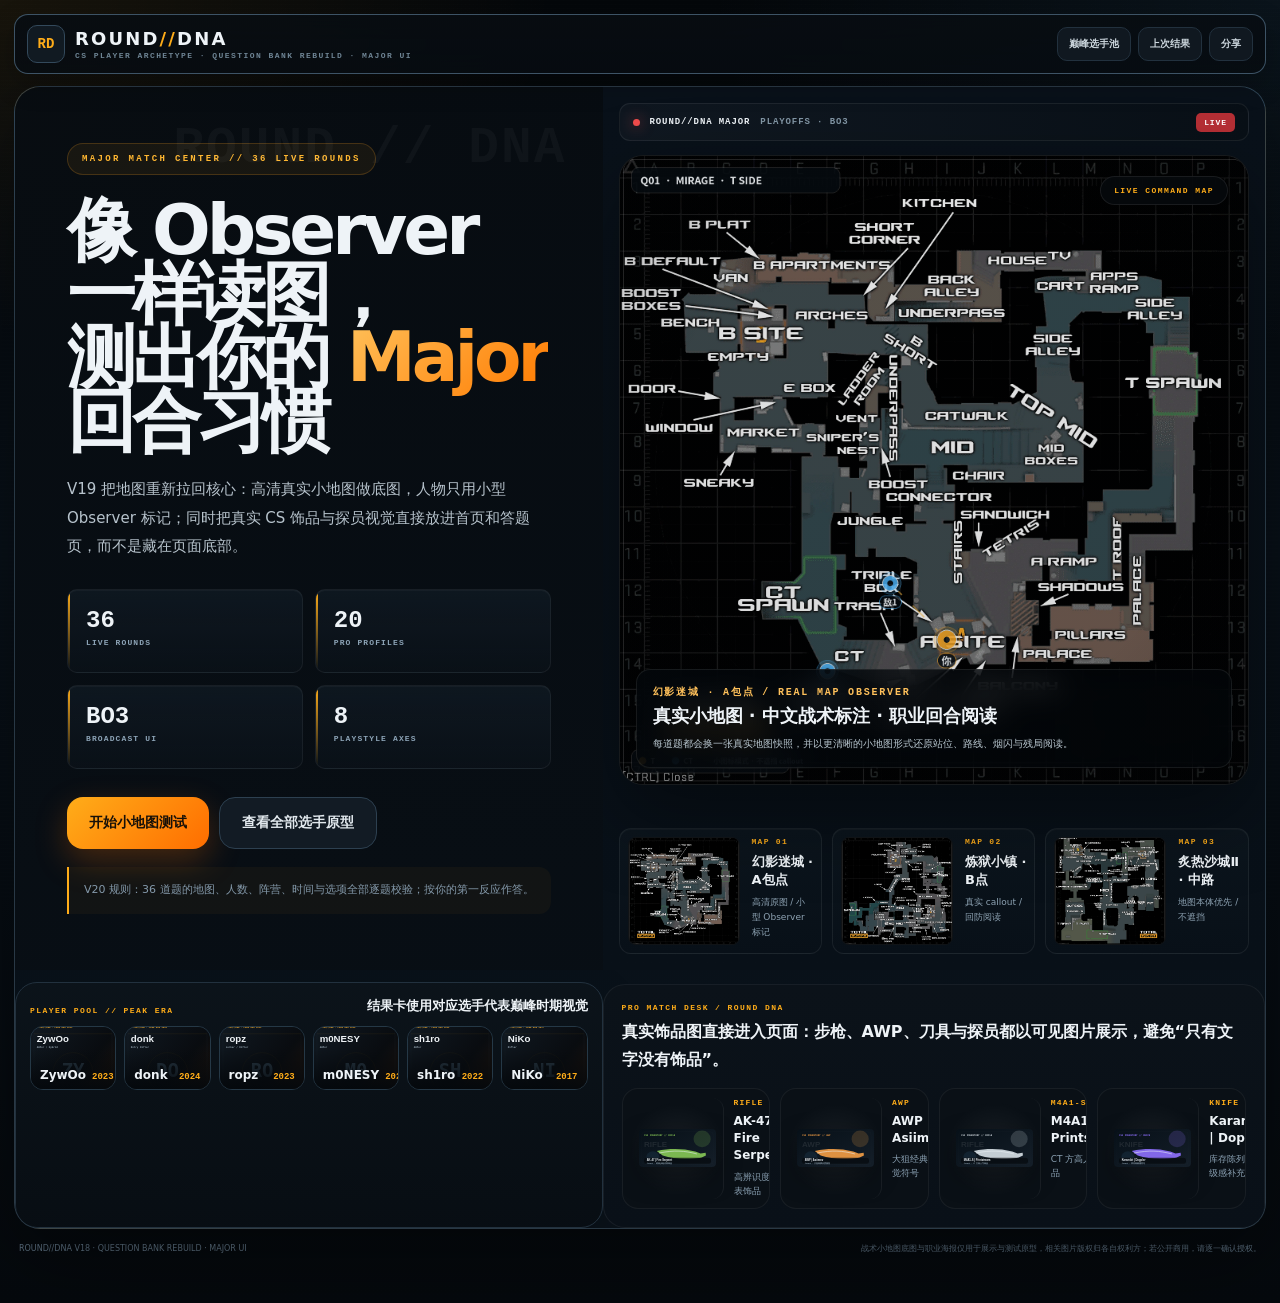
==== commit 10ca2a3c: "Add files via upload" ====
--- a/index.html
+++ b/index.html
@@ -1,16 +1,16 @@
 <!doctype html>
 <html lang="zh-CN">
 <head>
-<meta charset="utf-8"><meta name="viewport" content="width=device-width,initial-scale=1,viewport-fit=cover"><meta name="theme-color" content="#080b0f"><meta name="apple-mobile-web-app-capable" content="yes"><meta name="apple-mobile-web-app-status-bar-style" content="black-translucent"><meta name="apple-mobile-web-app-title" content="ROUND//DNA"><meta name="description" content="36 道 CS 实战情境题，匹配你的职业选手打法原型与代表巅峰期。"><title>ROUND//DNA · CS职业选手原型测试</title><link rel="manifest" href="manifest.webmanifest"><link rel="icon" href="assets/icons/favicon.png"><link rel="apple-touch-icon" href="assets/icons/icon-192.png"><link rel="stylesheet" href="assets/css/style.css?v=19.1">
+<meta charset="utf-8"><meta name="viewport" content="width=device-width,initial-scale=1,viewport-fit=cover"><meta name="theme-color" content="#080b0f"><meta name="apple-mobile-web-app-capable" content="yes"><meta name="apple-mobile-web-app-status-bar-style" content="black-translucent"><meta name="apple-mobile-web-app-title" content="ROUND//DNA"><meta name="description" content="36 道 CS 实战情境题，匹配你的职业选手打法原型与代表巅峰期。"><title>ROUND//DNA · CS职业选手原型测试</title><link rel="manifest" href="manifest.webmanifest"><link rel="icon" href="assets/icons/favicon.png"><link rel="apple-touch-icon" href="assets/icons/icon-192.png"><link rel="stylesheet" href="assets/css/style.css?v=20.0">
 </head>
 <body><div class="noise"></div><div id="toast" class="toast"></div>
 <div id="rosterModal" class="modal" onclick="modalBg(event,'rosterModal')"><div class="modalPanel rosterPanel"><div class="modalHead"><div><small>PEAK ERA PLAYER DATABASE</small><h3>20 位选手 · 代表巅峰期</h3><p>优先依据年度最高排名、Major/MVP 与代表性竞技阶段确定；结果页展示对应时期海报。</p></div><button onclick="closeModal('rosterModal')">关闭</button></div><div id="rosterGrid" class="rosterGrid"></div></div></div>
 <div id="posterModal" class="modal" onclick="modalBg(event,'posterModal')"><div class="modalPanel posterPanel"><div class="modalHead"><div><small>SHARE CARD</small><h3>ROUND//DNA 分享海报</h3></div><button onclick="closeModal('posterModal')">关闭</button></div><img id="posterImg" class="posterImg" alt="测试结果分享海报"><button id="downloadPosterBtn" class="btn primary full">下载 PNG 海报</button></div></div>
 <main class="appShell">
-<header class="topbar"><div class="brand"><span class="brandIcon">RD</span><div><b>ROUND<span>//</span>DNA</b><small>CS PLAYER ARCHETYPE · MAJOR OBSERVER EDITION</small></div></div><div class="topActions"><button class="miniBtn" onclick="openRoster()">巅峰选手池</button><button class="miniBtn" onclick="restoreLastResult()">上次结果</button><button class="miniBtn" onclick="shareApp()">分享</button></div></header>
+<header class="topbar"><div class="brand"><span class="brandIcon">RD</span><div><b>ROUND<span>//</span>DNA</b><small>CS PLAYER ARCHETYPE · QUESTION BANK REBUILD · MAJOR UI</small></div></div><div class="topActions"><button class="miniBtn" onclick="openRoster()">巅峰选手池</button><button class="miniBtn" onclick="restoreLastResult()">上次结果</button><button class="miniBtn" onclick="shareApp()">分享</button></div></header>
 <section id="hero" class="view heroView">
   <div class="heroCard">
-    <div class="heroCopy"><div class="eyebrow">MAJOR MATCH CENTER // 36 LIVE ROUNDS</div><h1>像 Observer 一样读图，<br>测出你的 <span>Major</span> 回合习惯</h1><p>V19 把地图重新拉回核心：高清真实小地图做底图，人物只用小型 Observer 标记；同时把真实 CS 饰品与探员视觉直接放进首页和答题页，而不是藏在页面底部。</p><div class="heroMetrics"><div><b>36</b><span>LIVE ROUNDS</span></div><div><b>20</b><span>PRO PROFILES</span></div><div><b>BO3</b><span>BROADCAST UI</span></div><div><b>8</b><span>PLAYSTYLE AXES</span></div></div><div class="heroBtns"><button class="btn primary" onclick="startQuiz()">开始小地图测试</button><button id="resumeQuizBtn" class="btn ghost" hidden onclick="resumeQuiz()">继续上次答题</button><button class="btn ghost" onclick="openRoster()">查看全部选手原型</button></div><div class="hint">MAJOR RULE：不要寻找“标准答案”，只按你在实战里的第一反应作答。</div></div>
+    <div class="heroCopy"><div class="eyebrow">MAJOR MATCH CENTER // 36 LIVE ROUNDS</div><h1>像 Observer 一样读图，<br>测出你的 <span>Major</span> 回合习惯</h1><p>V19 把地图重新拉回核心：高清真实小地图做底图，人物只用小型 Observer 标记；同时把真实 CS 饰品与探员视觉直接放进首页和答题页，而不是藏在页面底部。</p><div class="heroMetrics"><div><b>36</b><span>LIVE ROUNDS</span></div><div><b>20</b><span>PRO PROFILES</span></div><div><b>BO3</b><span>BROADCAST UI</span></div><div><b>8</b><span>PLAYSTYLE AXES</span></div></div><div class="heroBtns"><button class="btn primary" onclick="startQuiz()">开始小地图测试</button><button id="resumeQuizBtn" class="btn ghost" hidden onclick="resumeQuiz()">继续上次答题</button><button class="btn ghost" onclick="openRoster()">查看全部选手原型</button></div><div class="hint">V20 规则：36 道题的地图、人数、阵营、时间与选项全部逐题校验；按你的第一反应作答。</div></div>
     <div class="heroVisual heroVisualGrid"><div class="eventRibbon"><span class="eventDot"></span><b>ROUND//DNA MAJOR</b><em>PLAYOFFS · BO3</em><strong>LIVE</strong></div><div class="heroStage"><img id="heroPhoto" class="heroPhoto" alt="Counter-Strike 2 战术小地图背景"><img id="heroArt" class="heroOverlayMap" alt="Counter-Strike 2 战术叠层图"><div class="visualShade"></div><div class="heroMapBadge">LIVE COMMAND MAP</div><div class="matchHud"><div class="hudScore"><span class="tMark">T</span><b>15</b><em>ROUND 30</em><b>14</b><span class="ctMark">CT</span></div><div class="hudKill"><span>Lrr</span><i>AK-47</i><b>OPENING KILL</b></div><div class="hudKill"><span>Lrr</span><i>FLASH</i><b>ENTRY ASSIST</b></div><div class="hudKill"><span>Lrr</span><i>AWP</i><b>CLUTCH PICK</b></div></div><div class="crosshair"><i></i><i></i></div><div class="heroStageInfo"><span id="heroStageMap">MIRAGE · A SITE</span><b>真实小地图 · 中文战术标注 · 职业回合阅读</b><small>每道题都会换一张真实地图快照，并以更清晰的小地图形式还原站位、路线、烟闪与残局阅读。</small></div><div class="loadout"><span>AK-47</span><span>AWP</span><span>SMOKE</span><span>FLASH</span></div></div><div class="heroMapStrip"><article class="heroMapMini"><img id="heroMap1" alt="Mirage 场景图"><div><small>MAP 01</small><b id="heroMapLabel1">Mirage · A Split</b><span id="heroMapHint1">Palace / Ramp / Jungle</span></div></article><article class="heroMapMini"><img id="heroMap2" alt="Inferno 场景图"><div><small>MAP 02</small><b id="heroMapLabel2">Inferno · Banana</b><span id="heroMapHint2">Car / Coffins / CT</span></div></article><article class="heroMapMini"><img id="heroMap3" alt="Dust2 场景图"><div><small>MAP 03</small><b id="heroMapLabel3">Dust2 · Mid Control</b><span id="heroMapHint3">Top Mid / Xbox / Short</span></div></article></div></div>
   <div class="peakRail"><div class="peakRailTitle"><small>PLAYER POOL // PEAK ERA</small><b>结果卡使用对应选手代表巅峰时期视觉</b></div><div class="peakPreviews"><article><img data-peak-preview="0" alt="peak poster"><div><b>ZywOo</b><span>2023</span></div></article><article><img data-peak-preview="1" alt="peak poster"><div><b>donk</b><span>2024</span></div></article><article><img data-peak-preview="2" alt="peak poster"><div><b>ropz</b><span>2023</span></div></article><article><img data-peak-preview="3" alt="peak poster"><div><b>m0NESY</b><span>2024</span></div></article><article><img data-peak-preview="4" alt="peak poster"><div><b>sh1ro</b><span>2022</span></div></article><article><img data-peak-preview="5" alt="peak poster"><div><b>NiKo</b><span>2017</span></div></article></div></div>
 <div class="arsenalRail"><div class="arsenalHead"><small>PRO MATCH DESK / ROUND DNA</small><b>真实饰品图直接进入页面：步枪、AWP、刀具与探员都以可见图片展示，避免“只有文字没有饰品”。</b></div><div class="arsenalGrid"><article class="skinCard"><img id="skinHome1" alt="皮肤图 1"><div><small>RIFLE</small><b id="skinHomeLabel1">AK-47 | Fire Serpent</b><span>高辨识度代表饰品</span></div></article><article class="skinCard"><img id="skinHome2" alt="皮肤图 2"><div><small>AWP</small><b id="skinHomeLabel2">AWP | Asiimov</b><span>大狙经典视觉符号</span></div></article><article class="skinCard"><img id="skinHome3" alt="皮肤图 3"><div><small>M4A1-S</small><b id="skinHomeLabel3">M4A1-S | Printstream</b><span>CT 方高人气步枪饰品</span></div></article><article class="skinCard"><img id="skinHome4" alt="皮肤图 4"><div><small>KNIFE</small><b id="skinHomeLabel4">Karambit | Doppler</b><span>库存陈列与高级感补充</span></div></article></div></div></section>
@@ -69,4 +69,4 @@
   </div>
 </section>
 <section id="result" class="view resultView" style="display:none"><div class="resultGrid"><aside class="peakResultCard"><div class="peakPosterFrame"><img id="playerPeakPoster" alt="选手代表巅峰期海报"><div class="peakPosterShade"></div><div class="peakTop"><span id="peakEraBadge">PEAK ERA // 2021</span><b id="matchBadge">MATCH 90%</b></div><div class="peakBottom"><small>YOUR CLOSEST ARCHETYPE</small><h2 id="playerName"></h2><p id="playerReal"></p><div><span id="playerRole"></span><span id="playerTag"></span></div></div></div><div class="peakCaption"><small id="peakSource"></small><b id="peakTitle"></b><p id="peakNote"></p></div></aside><article class="analysisPanel"><div class="analysisHead"><small>MAJOR POST-MATCH DESK</small><h3>职业打法读取结果</h3><p id="playerDesc"></p></div><div class="resultMetrics"><div><b id="resultScore">89%</b><small>MATCH</small></div><div><b id="resultRole">Hybrid</b><small>ROLE</small></div><div><b id="resultImpact">Clutch</b><small>IMPACT</small></div><div><b id="resultTempo">Measured</b><small>TEMPO</small></div></div><div class="strengthGrid"><div><small>优势区</small><p id="playerStrength"></p></div><div><small>潜在盲点</small><p id="playerRisk"></p></div></div><div class="vectorGrid"><svg id="radar" viewBox="0 0 240 240"></svg><div id="dimlist" class="dimlist"></div></div><div class="topFive"><div class="sectionTitle"><small>TOP 5 MATCHES</small><b>与你最接近的职业选手原型</b></div><div id="ranks"></div></div><div class="resultBtns"><button class="btn primary" onclick="makePoster()">生成分享海报</button><button class="btn ghost" onclick="copyResult()">复制结果</button><button class="btn ghost" onclick="startQuiz()">重新测试</button></div></article></div></section>
-<footer><span>ROUND//DNA V18 · MAJOR OBSERVER EDITION</span><span>战术小地图底图与职业海报仅用于展示与测试原型，相关图片版权归各自权利方；若公开商用，请逐一确认授权。</span></footer></main><script src="assets/js/app.js?v=19.1"></script></body></html>+<footer><span>ROUND//DNA V18 · QUESTION BANK REBUILD · MAJOR UI</span><span>战术小地图底图与职业海报仅用于展示与测试原型，相关图片版权归各自权利方；若公开商用，请逐一确认授权。</span></footer></main><script src="assets/js/app.js?v=20.0"></script></body></html>
--- a/assets/css/style.css
+++ b/assets/css/style.css
@@ -556,3 +556,93 @@
  .cosmeticDeck{grid-template-columns:1fr!important}
  .cosmeticCard{min-height:130px}
 }
+
+
+/* V20 — coherent question bank + one-screen quiz layout */
+@media (min-width: 1080px){
+  body[data-view="quiz"]{overflow:hidden}
+  body[data-view="quiz"] .appShell{height:100dvh;overflow:hidden;padding-bottom:0}
+  body[data-view="quiz"] .topbar{height:62px;min-height:62px;margin-bottom:8px}
+  body[data-view="quiz"] #quiz{height:calc(100dvh - 78px);overflow:hidden;padding:0 12px 10px;display:flex!important;flex-direction:column;gap:7px}
+  body[data-view="quiz"] .majorBroadcastHead{height:36px;min-height:36px;padding:0 12px;margin:0;border-radius:9px}
+  body[data-view="quiz"] .majorBrand .majorLogo{width:23px;height:23px;font-size:9px}
+  body[data-view="quiz"] .majorBrand small{display:none}
+  body[data-view="quiz"] .majorBrand b{font-size:10px}
+  body[data-view="quiz"] .seriesState{font-size:8px}
+  body[data-view="quiz"] .liveState{font-size:8px}
+  body[data-view="quiz"] .majorScoreboard{height:55px;min-height:55px;margin:0;border-radius:10px}
+  body[data-view="quiz"] .teamPanel{padding:6px 12px}
+  body[data-view="quiz"] .teamPanel small{font-size:6px}
+  body[data-view="quiz"] .teamPanel b{font-size:10px}
+  body[data-view="quiz"] .teamPanel span{font-size:7px}
+  body[data-view="quiz"] .teamPanel strong{font-size:20px}
+  body[data-view="quiz"] .teamLogo{width:28px;height:28px;font-size:9px}
+  body[data-view="quiz"] .roundCenter{padding:4px 8px}
+  body[data-view="quiz"] .roundCenter small{font-size:7px}
+  body[data-view="quiz"] .roundCenter b{font-size:9px}
+  body[data-view="quiz"] .roundCenter span{font-size:15px}
+  body[data-view="quiz"] .roundDots{display:none}
+  body[data-view="quiz"] .majorTicker,
+  body[data-view="quiz"] .broadcastHud,
+  body[data-view="quiz"] .combatMeta,
+  body[data-view="quiz"] .analystStrip{display:none!important}
+  body[data-view="quiz"] .quizHeader{height:26px;min-height:26px;margin:0;padding:0 4px}
+  body[data-view="quiz"] .quizHeader small{font-size:7px}
+  body[data-view="quiz"] .quizHeader b{font-size:10px}
+  body[data-view="quiz"] .quizTags span{padding:4px 7px;font-size:7px}
+  body[data-view="quiz"] .progress{height:3px;min-height:3px;margin:0}
+  body[data-view="quiz"] .quizGrid{flex:1;min-height:0;overflow:hidden;grid-template-columns:minmax(0,1.04fr) minmax(420px,.96fr);gap:10px;margin:0}
+  body[data-view="quiz"] .questionCard{height:100%;min-height:0;overflow:hidden;padding:14px 16px;display:flex;flex-direction:column}
+  body[data-view="quiz"] .questionScene{margin:0 0 7px}
+  body[data-view="quiz"] .questionScene span{padding:5px 8px;font-size:8px}
+  body[data-view="quiz"] .questionScene small{font-size:8px;line-height:1.4}
+  body[data-view="quiz"] .scenarioBox{padding:9px 10px;margin-bottom:7px}
+  body[data-view="quiz"] .scenarioMeta{gap:5px;margin-bottom:6px}
+  body[data-view="quiz"] .scenarioMeta span{padding:5px 7px;font-size:7px}
+  body[data-view="quiz"] .scenarioBox p{font-size:10px;margin:0 0 6px;line-height:1.4}
+  body[data-view="quiz"] .scenarioFacts{display:grid;grid-template-columns:1fr 1fr;gap:5px}
+  body[data-view="quiz"] .scenarioFacts span{font-size:9px;line-height:1.4;padding:7px 8px}
+  body[data-view="quiz"] .roundTimeline{height:26px;min-height:26px;margin:0 0 7px;gap:4px}
+  body[data-view="quiz"] .roundTimeline span{padding:0 7px;font-size:7px}
+  body[data-view="quiz"] .questionCard h2{font-size:clamp(21px,2vw,31px);line-height:1.16;margin:0 0 7px;letter-spacing:-.025em}
+  body[data-view="quiz"] .analystLowerThird{padding:7px 9px;margin:0 0 8px;min-height:31px}
+  body[data-view="quiz"] .analystLowerThird span{font-size:7px}
+  body[data-view="quiz"] .analystLowerThird b{font-size:9px}
+  body[data-view="quiz"] .analystLowerThird em{font-size:7px}
+  body[data-view="quiz"] .options{display:grid;grid-template-columns:1fr 1fr;grid-template-rows:1fr 1fr;gap:7px;flex:1;min-height:0}
+  body[data-view="quiz"] .option{min-height:0;height:100%;padding:9px 10px;border-radius:11px;align-items:center}
+  body[data-view="quiz"] .optionKey{width:27px;height:27px;min-width:27px;font-size:9px}
+  body[data-view="quiz"] .optionCopy b{font-size:11px;line-height:1.35}
+  body[data-view="quiz"] .optionCopy small{font-size:6px;margin-top:4px}
+  body[data-view="quiz"] .optionIcon{width:25px;height:25px;font-size:11px}
+  body[data-view="quiz"] .questionFoot{min-height:24px;margin-top:6px;font-size:7px}
+  body[data-view="quiz"] .sceneStack{height:100%;min-height:0;overflow:hidden;display:block}
+  body[data-view="quiz"] .sceneCard{height:100%;min-height:0;padding:8px;display:flex;flex-direction:column;gap:6px}
+  body[data-view="quiz"] .observerLoadoutRail{height:42px;min-height:42px;gap:5px}
+  body[data-view="quiz"] .observerLoadoutRail article{padding:4px 6px;min-width:0}
+  body[data-view="quiz"] .observerLoadoutRail img{width:34px;height:28px}
+  body[data-view="quiz"] .observerLoadoutRail small{font-size:5px}
+  body[data-view="quiz"] .observerLoadoutRail b{font-size:7px;white-space:nowrap;overflow:hidden;text-overflow:ellipsis;max-width:110px}
+  body[data-view="quiz"] .observerLoadoutRail span{display:none}
+  body[data-view="quiz"] .sceneHeroWrap{flex:1;min-height:0;aspect-ratio:auto!important;max-height:none!important;border-radius:12px}
+  body[data-view="quiz"] .scenePhoto,body[data-view="quiz"] .sceneTactical{object-fit:contain!important}
+  body[data-view="quiz"] .sceneHud{padding:6px 8px;max-width:70%}
+  body[data-view="quiz"] .sceneHud small{font-size:6px}
+  body[data-view="quiz"] .sceneHud b{font-size:10px}
+  body[data-view="quiz"] .sceneHud span{font-size:6px}
+  body[data-view="quiz"] .killFeedPanel{display:none!important}
+  body[data-view="quiz"] .weaponBar{display:none!important}
+  body[data-view="quiz"] .broadcastMiniStats{height:38px;min-height:38px;gap:5px}
+  body[data-view="quiz"] .broadcastMiniStats div{padding:5px 7px}
+  body[data-view="quiz"] .broadcastMiniStats small{font-size:5px}
+  body[data-view="quiz"] .broadcastMiniStats b{font-size:9px}
+  body[data-view="quiz"] .sceneThumbRow,
+  body[data-view="quiz"] .skinPanel,
+  body[data-view="quiz"] .cosmeticDeck,
+  body[data-view="quiz"] .intelGrid{display:none!important}
+}
+@media (max-width:1079px){
+  body[data-view="quiz"] .options{display:grid;grid-template-columns:1fr;gap:8px}
+  body[data-view="quiz"] .option{min-height:68px}
+  body[data-view="quiz"] .majorTicker,.broadcastHud,.analystStrip{display:none!important}
+}
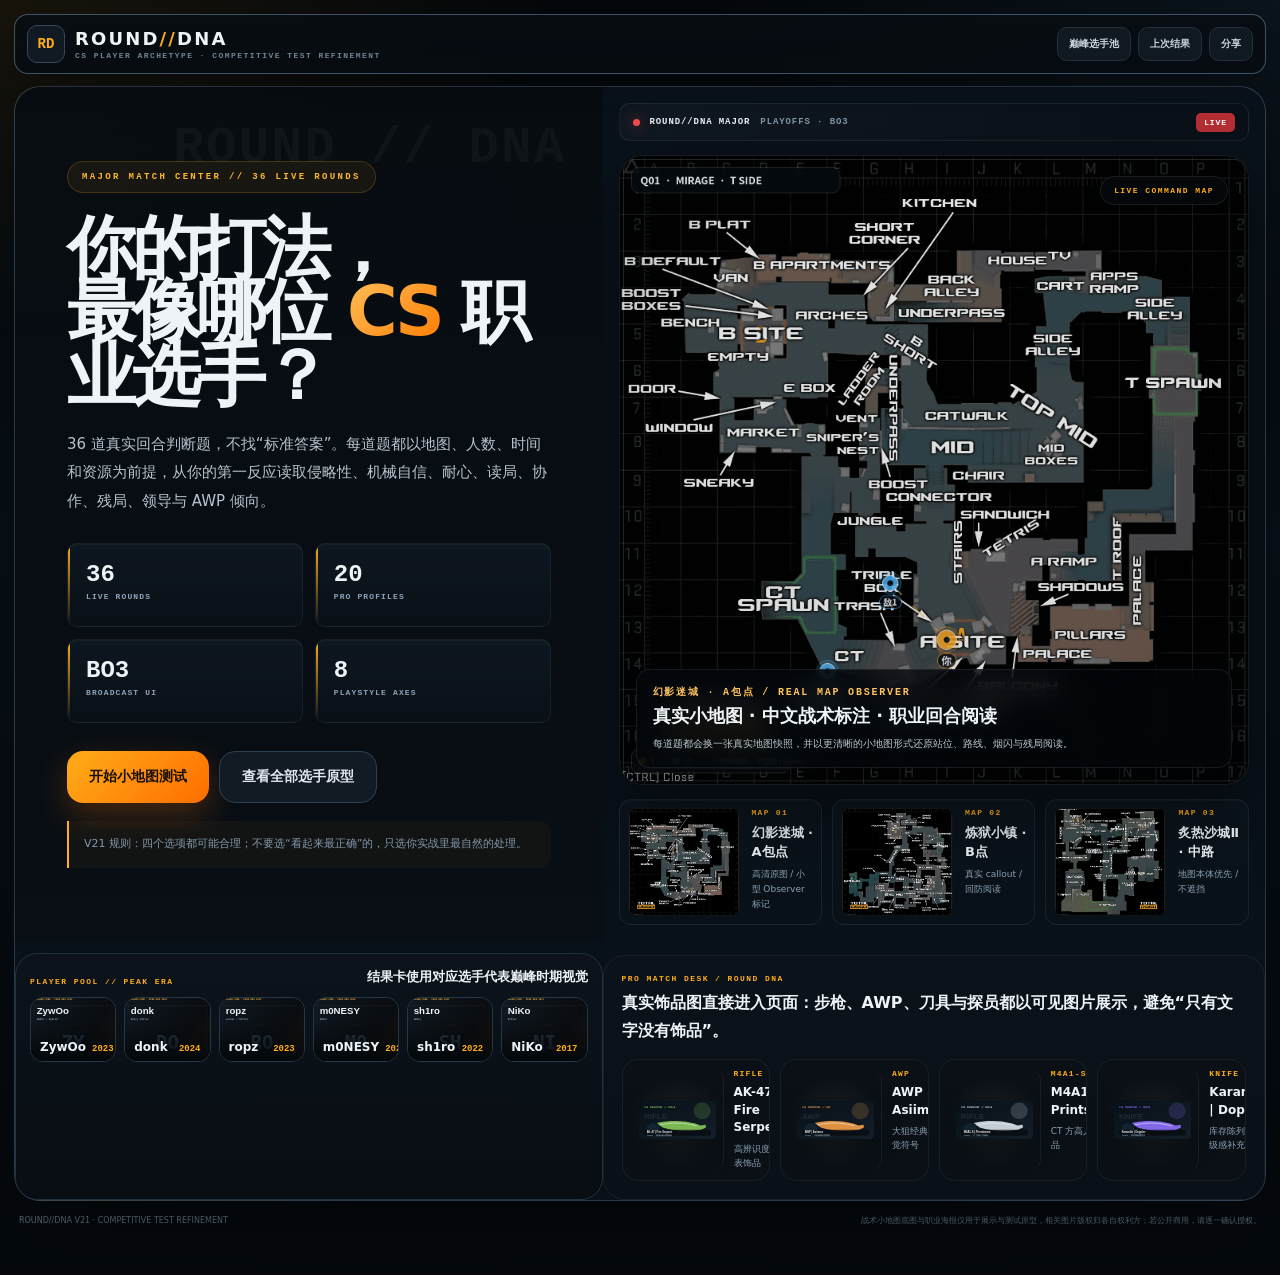
==== commit eb443764: "Add files via upload" ====
--- a/index.html
+++ b/index.html
@@ -1,16 +1,16 @@
 <!doctype html>
 <html lang="zh-CN">
 <head>
-<meta charset="utf-8"><meta name="viewport" content="width=device-width,initial-scale=1,viewport-fit=cover"><meta name="theme-color" content="#080b0f"><meta name="apple-mobile-web-app-capable" content="yes"><meta name="apple-mobile-web-app-status-bar-style" content="black-translucent"><meta name="apple-mobile-web-app-title" content="ROUND//DNA"><meta name="description" content="36 道 CS 实战情境题，匹配你的职业选手打法原型与代表巅峰期。"><title>ROUND//DNA · CS职业选手原型测试</title><link rel="manifest" href="manifest.webmanifest"><link rel="icon" href="assets/icons/favicon.png"><link rel="apple-touch-icon" href="assets/icons/icon-192.png"><link rel="stylesheet" href="assets/css/style.css?v=20.0">
+<meta charset="utf-8"><meta name="viewport" content="width=device-width,initial-scale=1,viewport-fit=cover"><meta name="theme-color" content="#080b0f"><meta name="apple-mobile-web-app-capable" content="yes"><meta name="apple-mobile-web-app-status-bar-style" content="black-translucent"><meta name="apple-mobile-web-app-title" content="ROUND//DNA"><meta name="description" content="36 道 CS 实战情境题，匹配你的职业选手打法原型与代表巅峰期。"><title>ROUND//DNA · CS职业选手原型测试</title><link rel="manifest" href="manifest.webmanifest"><link rel="icon" href="assets/icons/favicon.png"><link rel="apple-touch-icon" href="assets/icons/icon-192.png"><link rel="stylesheet" href="assets/css/style.css?v=21.0">
 </head>
 <body><div class="noise"></div><div id="toast" class="toast"></div>
 <div id="rosterModal" class="modal" onclick="modalBg(event,'rosterModal')"><div class="modalPanel rosterPanel"><div class="modalHead"><div><small>PEAK ERA PLAYER DATABASE</small><h3>20 位选手 · 代表巅峰期</h3><p>优先依据年度最高排名、Major/MVP 与代表性竞技阶段确定；结果页展示对应时期海报。</p></div><button onclick="closeModal('rosterModal')">关闭</button></div><div id="rosterGrid" class="rosterGrid"></div></div></div>
 <div id="posterModal" class="modal" onclick="modalBg(event,'posterModal')"><div class="modalPanel posterPanel"><div class="modalHead"><div><small>SHARE CARD</small><h3>ROUND//DNA 分享海报</h3></div><button onclick="closeModal('posterModal')">关闭</button></div><img id="posterImg" class="posterImg" alt="测试结果分享海报"><button id="downloadPosterBtn" class="btn primary full">下载 PNG 海报</button></div></div>
 <main class="appShell">
-<header class="topbar"><div class="brand"><span class="brandIcon">RD</span><div><b>ROUND<span>//</span>DNA</b><small>CS PLAYER ARCHETYPE · QUESTION BANK REBUILD · MAJOR UI</small></div></div><div class="topActions"><button class="miniBtn" onclick="openRoster()">巅峰选手池</button><button class="miniBtn" onclick="restoreLastResult()">上次结果</button><button class="miniBtn" onclick="shareApp()">分享</button></div></header>
+<header class="topbar"><div class="brand"><span class="brandIcon">RD</span><div><b>ROUND<span>//</span>DNA</b><small>CS PLAYER ARCHETYPE · COMPETITIVE TEST REFINEMENT</small></div></div><div class="topActions"><button class="miniBtn" onclick="openRoster()">巅峰选手池</button><button class="miniBtn" onclick="restoreLastResult()">上次结果</button><button class="miniBtn" onclick="shareApp()">分享</button></div></header>
 <section id="hero" class="view heroView">
   <div class="heroCard">
-    <div class="heroCopy"><div class="eyebrow">MAJOR MATCH CENTER // 36 LIVE ROUNDS</div><h1>像 Observer 一样读图，<br>测出你的 <span>Major</span> 回合习惯</h1><p>V19 把地图重新拉回核心：高清真实小地图做底图，人物只用小型 Observer 标记；同时把真实 CS 饰品与探员视觉直接放进首页和答题页，而不是藏在页面底部。</p><div class="heroMetrics"><div><b>36</b><span>LIVE ROUNDS</span></div><div><b>20</b><span>PRO PROFILES</span></div><div><b>BO3</b><span>BROADCAST UI</span></div><div><b>8</b><span>PLAYSTYLE AXES</span></div></div><div class="heroBtns"><button class="btn primary" onclick="startQuiz()">开始小地图测试</button><button id="resumeQuizBtn" class="btn ghost" hidden onclick="resumeQuiz()">继续上次答题</button><button class="btn ghost" onclick="openRoster()">查看全部选手原型</button></div><div class="hint">V20 规则：36 道题的地图、人数、阵营、时间与选项全部逐题校验；按你的第一反应作答。</div></div>
+    <div class="heroCopy"><div class="eyebrow">MAJOR MATCH CENTER // 36 LIVE ROUNDS</div><h1>你的打法，<br>最像哪位 <span>CS</span> 职业选手？</h1><p>36 道真实回合判断题，不找“标准答案”。每道题都以地图、人数、时间和资源为前提，从你的第一反应读取侵略性、机械自信、耐心、读局、协作、残局、领导与 AWP 倾向。</p><div class="heroMetrics"><div><b>36</b><span>LIVE ROUNDS</span></div><div><b>20</b><span>PRO PROFILES</span></div><div><b>BO3</b><span>BROADCAST UI</span></div><div><b>8</b><span>PLAYSTYLE AXES</span></div></div><div class="heroBtns"><button class="btn primary" onclick="startQuiz()">开始小地图测试</button><button id="resumeQuizBtn" class="btn ghost" hidden onclick="resumeQuiz()">继续上次答题</button><button class="btn ghost" onclick="openRoster()">查看全部选手原型</button></div><div class="hint">V21 规则：四个选项都可能合理；不要选“看起来最正确”的，只选你实战里最自然的处理。</div></div>
     <div class="heroVisual heroVisualGrid"><div class="eventRibbon"><span class="eventDot"></span><b>ROUND//DNA MAJOR</b><em>PLAYOFFS · BO3</em><strong>LIVE</strong></div><div class="heroStage"><img id="heroPhoto" class="heroPhoto" alt="Counter-Strike 2 战术小地图背景"><img id="heroArt" class="heroOverlayMap" alt="Counter-Strike 2 战术叠层图"><div class="visualShade"></div><div class="heroMapBadge">LIVE COMMAND MAP</div><div class="matchHud"><div class="hudScore"><span class="tMark">T</span><b>15</b><em>ROUND 30</em><b>14</b><span class="ctMark">CT</span></div><div class="hudKill"><span>Lrr</span><i>AK-47</i><b>OPENING KILL</b></div><div class="hudKill"><span>Lrr</span><i>FLASH</i><b>ENTRY ASSIST</b></div><div class="hudKill"><span>Lrr</span><i>AWP</i><b>CLUTCH PICK</b></div></div><div class="crosshair"><i></i><i></i></div><div class="heroStageInfo"><span id="heroStageMap">MIRAGE · A SITE</span><b>真实小地图 · 中文战术标注 · 职业回合阅读</b><small>每道题都会换一张真实地图快照，并以更清晰的小地图形式还原站位、路线、烟闪与残局阅读。</small></div><div class="loadout"><span>AK-47</span><span>AWP</span><span>SMOKE</span><span>FLASH</span></div></div><div class="heroMapStrip"><article class="heroMapMini"><img id="heroMap1" alt="Mirage 场景图"><div><small>MAP 01</small><b id="heroMapLabel1">Mirage · A Split</b><span id="heroMapHint1">Palace / Ramp / Jungle</span></div></article><article class="heroMapMini"><img id="heroMap2" alt="Inferno 场景图"><div><small>MAP 02</small><b id="heroMapLabel2">Inferno · Banana</b><span id="heroMapHint2">Car / Coffins / CT</span></div></article><article class="heroMapMini"><img id="heroMap3" alt="Dust2 场景图"><div><small>MAP 03</small><b id="heroMapLabel3">Dust2 · Mid Control</b><span id="heroMapHint3">Top Mid / Xbox / Short</span></div></article></div></div>
   <div class="peakRail"><div class="peakRailTitle"><small>PLAYER POOL // PEAK ERA</small><b>结果卡使用对应选手代表巅峰时期视觉</b></div><div class="peakPreviews"><article><img data-peak-preview="0" alt="peak poster"><div><b>ZywOo</b><span>2023</span></div></article><article><img data-peak-preview="1" alt="peak poster"><div><b>donk</b><span>2024</span></div></article><article><img data-peak-preview="2" alt="peak poster"><div><b>ropz</b><span>2023</span></div></article><article><img data-peak-preview="3" alt="peak poster"><div><b>m0NESY</b><span>2024</span></div></article><article><img data-peak-preview="4" alt="peak poster"><div><b>sh1ro</b><span>2022</span></div></article><article><img data-peak-preview="5" alt="peak poster"><div><b>NiKo</b><span>2017</span></div></article></div></div>
 <div class="arsenalRail"><div class="arsenalHead"><small>PRO MATCH DESK / ROUND DNA</small><b>真实饰品图直接进入页面：步枪、AWP、刀具与探员都以可见图片展示，避免“只有文字没有饰品”。</b></div><div class="arsenalGrid"><article class="skinCard"><img id="skinHome1" alt="皮肤图 1"><div><small>RIFLE</small><b id="skinHomeLabel1">AK-47 | Fire Serpent</b><span>高辨识度代表饰品</span></div></article><article class="skinCard"><img id="skinHome2" alt="皮肤图 2"><div><small>AWP</small><b id="skinHomeLabel2">AWP | Asiimov</b><span>大狙经典视觉符号</span></div></article><article class="skinCard"><img id="skinHome3" alt="皮肤图 3"><div><small>M4A1-S</small><b id="skinHomeLabel3">M4A1-S | Printstream</b><span>CT 方高人气步枪饰品</span></div></article><article class="skinCard"><img id="skinHome4" alt="皮肤图 4"><div><small>KNIFE</small><b id="skinHomeLabel4">Karambit | Doppler</b><span>库存陈列与高级感补充</span></div></article></div></div></section>
@@ -52,8 +52,8 @@
     <aside class="sceneStack">
       <div class="sceneCard">
         <div class="observerLoadoutRail"><article><small>KNIFE</small><img id="obsKnife" alt="Butterfly Knife"><div><b id="obsKnifeName">Butterfly Knife | Fade</b><span>FEATURED INVENTORY</span></div></article><article><small>RIFLE</small><img id="obsRifle" alt="AK-47 skin"><div><b id="obsRifleName">AK-47 | Fire Serpent</b><span>ROUND LOADOUT</span></div></article><article><small>AGENT</small><img id="obsAgent" alt="CS2 Agent"><div><b id="obsAgentName">Special Agent Ava</b><span>FIELD AGENT</span></div></article></div>
-        <div class="sceneHeroWrap"><img id="scenePhoto" class="scenePhoto" alt="CS2 战术小地图背景"><img id="sceneArt" class="sceneTactical" alt="CS2 战术叠层图"><div id="tacticalBoard" class="tacticalBoard" aria-hidden="true"></div><div class="sceneOverlay"></div><div class="sceneHud"><small id="sceneMapMicro">MIRAGE // A SITE</small><b id="sceneState">TACTICAL CONTEXT</b><span id="sceneSubline">ENTRY · EXEC · RETAKE · CLUTCH</span></div><div id="killFeed" class="killFeedPanel"></div><div class="sceneCross"></div><div id="weaponBar" class="weaponBar"></div></div>
-        <div class="broadcastMiniStats"><div><small>K/D IMPACT</small><b id="impactValue">+1.12</b></div><div><small>WIN PROB.</small><b id="winProb">54%</b></div><div><small>UTILITY</small><b id="utilityValue">2 LEFT</b></div><div><small>CLUTCH INDEX</small><b id="clutchIndex">78</b></div></div>
+        <div class="sceneHeroWrap"><img id="scenePhoto" class="scenePhoto" alt="CS2 战术小地图背景"><img id="sceneArt" class="sceneTactical" alt="CS2 战术叠层图"><div id="tacticalBoard" class="tacticalBoard" aria-hidden="true"></div><div id="mapFocusMask" class="mapFocusMask" aria-hidden="true"></div><div class="sceneOverlay"></div><div class="sceneHud"><small id="sceneMapMicro">MIRAGE // A SITE</small><b id="sceneState">TACTICAL CONTEXT</b><span id="sceneSubline">ENTRY · EXEC · RETAKE · CLUTCH</span></div><div id="killFeed" class="killFeedPanel"></div><div class="sceneCross"></div><div id="weaponBar" class="weaponBar"></div></div>
+        <div class="broadcastMiniStats"><div><small>HP</small><b id="impactValue">100</b></div><div><small>ARMOR</small><b id="winProb">100</b></div><div><small>WEAPON</small><b id="utilityValue">AK-47</b></div><div><small>UTILITY</small><b id="clutchIndex">烟1 · 闪1</b></div></div>
         <div class="sceneThumbRow">
           <article class="thumbCard"><img id="sceneThumbA" alt="CS2 额外场景图 A"><div><small>ALT ANGLE</small><b id="thumbALabel">Connector control</b></div></article>
           <article class="thumbCard"><img id="sceneThumbB" alt="CS2 额外场景图 B"><div><small>FOLLOW UP</small><b id="thumbBLabel">Palace trade</b></div></article>
@@ -68,5 +68,5 @@
     </aside>
   </div>
 </section>
-<section id="result" class="view resultView" style="display:none"><div class="resultGrid"><aside class="peakResultCard"><div class="peakPosterFrame"><img id="playerPeakPoster" alt="选手代表巅峰期海报"><div class="peakPosterShade"></div><div class="peakTop"><span id="peakEraBadge">PEAK ERA // 2021</span><b id="matchBadge">MATCH 90%</b></div><div class="peakBottom"><small>YOUR CLOSEST ARCHETYPE</small><h2 id="playerName"></h2><p id="playerReal"></p><div><span id="playerRole"></span><span id="playerTag"></span></div></div></div><div class="peakCaption"><small id="peakSource"></small><b id="peakTitle"></b><p id="peakNote"></p></div></aside><article class="analysisPanel"><div class="analysisHead"><small>MAJOR POST-MATCH DESK</small><h3>职业打法读取结果</h3><p id="playerDesc"></p></div><div class="resultMetrics"><div><b id="resultScore">89%</b><small>MATCH</small></div><div><b id="resultRole">Hybrid</b><small>ROLE</small></div><div><b id="resultImpact">Clutch</b><small>IMPACT</small></div><div><b id="resultTempo">Measured</b><small>TEMPO</small></div></div><div class="strengthGrid"><div><small>优势区</small><p id="playerStrength"></p></div><div><small>潜在盲点</small><p id="playerRisk"></p></div></div><div class="vectorGrid"><svg id="radar" viewBox="0 0 240 240"></svg><div id="dimlist" class="dimlist"></div></div><div class="topFive"><div class="sectionTitle"><small>TOP 5 MATCHES</small><b>与你最接近的职业选手原型</b></div><div id="ranks"></div></div><div class="resultBtns"><button class="btn primary" onclick="makePoster()">生成分享海报</button><button class="btn ghost" onclick="copyResult()">复制结果</button><button class="btn ghost" onclick="startQuiz()">重新测试</button></div></article></div></section>
-<footer><span>ROUND//DNA V18 · QUESTION BANK REBUILD · MAJOR UI</span><span>战术小地图底图与职业海报仅用于展示与测试原型，相关图片版权归各自权利方；若公开商用，请逐一确认授权。</span></footer></main><script src="assets/js/app.js?v=20.0"></script></body></html>+<section id="result" class="view resultView" style="display:none"><div class="resultGrid"><aside class="peakResultCard"><div class="peakPosterFrame"><img id="playerPeakPoster" alt="选手代表巅峰期海报"><div class="peakPosterShade"></div><div class="peakTop"><span id="peakEraBadge">PEAK ERA // 2021</span><b id="matchBadge">MATCH 90%</b></div><div class="peakBottom"><small>YOUR CLOSEST ARCHETYPE</small><h2 id="playerName"></h2><p id="playerReal"></p><div><span id="playerRole"></span><span id="playerTag"></span></div></div></div><div class="peakCaption"><small id="peakSource"></small><b id="peakTitle"></b><p id="peakNote"></p></div></aside><article class="analysisPanel"><div class="analysisHead"><small>POST-MATCH PLAYER DNA</small><h3 id="resultSummaryTitle">职业打法读取结果</h3><p id="playerDesc"></p></div><div class="resultMetrics"><div><b id="resultScore">89%</b><small>MATCH</small></div><div><b id="resultRole">Hybrid</b><small>ROLE</small></div><div><b id="resultImpact">Clutch</b><small>IMPACT</small></div><div><b id="resultTempo">Measured</b><small>TEMPO</small></div></div><div class="strengthGrid"><div><small>优势区</small><p id="playerStrength"></p></div><div><small>潜在盲点</small><p id="playerRisk"></p></div></div><div class="vectorGrid"><svg id="radar" viewBox="0 0 240 240"></svg><div id="dimlist" class="dimlist"></div></div><div class="topFive"><div class="sectionTitle"><small>TOP 5 MATCHES</small><b>与你最接近的职业选手原型</b></div><div id="ranks"></div></div><div class="resultBtns"><button class="btn primary" onclick="makePoster()">生成分享海报</button><button class="btn ghost" onclick="copyResult()">复制结果</button><button class="btn ghost" onclick="startQuiz()">重新测试</button></div></article></div></section>
+<footer><span>ROUND//DNA V21 · COMPETITIVE TEST REFINEMENT</span><span>战术小地图底图与职业海报仅用于展示与测试原型，相关图片版权归各自权利方；若公开商用，请逐一确认授权。</span></footer></main><script src="assets/js/app.js?v=21.0"></script></body></html>
--- a/assets/css/style.css
+++ b/assets/css/style.css
@@ -646,3 +646,97 @@
   body[data-view="quiz"] .option{min-height:68px}
   body[data-view="quiz"] .majorTicker,.broadcastHud,.analystStrip{display:none!important}
 }
+
+/* V21 · Competitive Test Refinement */
+.mapFocusMask{
+  --focus-x:50%;--focus-y:50%;
+  position:absolute;inset:0;z-index:1;pointer-events:none;
+  background:radial-gradient(circle at var(--focus-x) var(--focus-y),rgba(5,9,13,0) 0 13%,rgba(5,9,13,.08) 24%,rgba(5,9,13,.32) 48%,rgba(5,9,13,.52) 78%,rgba(5,9,13,.60) 100%);
+  transition:background-position .22s ease;
+}
+.scenePhoto{z-index:0!important;filter:saturate(.92) contrast(1.03) brightness(.88)!important}
+.sceneTactical{z-index:2!important;opacity:.9!important;filter:none!important}
+.sceneOverlay{z-index:3!important;background:linear-gradient(180deg,rgba(4,8,12,.03),rgba(4,8,12,.12))!important}
+.sceneHud,.weaponBar{z-index:5!important}
+
+/* Answer choices should read as alternatives, not personality labels */
+.optionCopy small{display:none!important}
+.optionIcon{opacity:.55}
+.option:hover .optionIcon{opacity:1}
+
+/* Result: headline first, detail second */
+.analysisHead h3#resultSummaryTitle{font-size:clamp(28px,3vw,46px);line-height:1.15;letter-spacing:-.035em;max-width:780px}
+.analysisHead p{max-width:780px;line-height:1.85;color:#aebdc8}
+.resultMetrics{grid-template-columns:1.2fr 1fr 1fr 1fr}
+
+@media (min-width:1080px){
+  body[data-view="quiz"] .topbar{height:54px;min-height:54px;margin-bottom:6px}
+  body[data-view="quiz"] .brandIcon{width:34px;height:34px}
+  body[data-view="quiz"] .brand b{font-size:16px}
+  body[data-view="quiz"] .brand small{font-size:6px}
+  body[data-view="quiz"] #quiz{height:calc(100dvh - 66px);gap:5px;padding:0 10px 8px}
+  body[data-view="quiz"] .majorBroadcastHead{display:none!important}
+  body[data-view="quiz"] .majorScoreboard{height:48px;min-height:48px;border-radius:9px}
+  body[data-view="quiz"] .teamPanel{padding:4px 9px}
+  body[data-view="quiz"] .teamPanel small{display:none}
+  body[data-view="quiz"] .teamPanel b{font-size:9px}
+  body[data-view="quiz"] .teamPanel span{font-size:6px}
+  body[data-view="quiz"] .teamPanel strong{font-size:18px}
+  body[data-view="quiz"] .teamLogo{width:24px;height:24px;font-size:8px}
+  body[data-view="quiz"] .roundCenter{padding:2px 8px}
+  body[data-view="quiz"] .roundCenter small{font-size:6px}
+  body[data-view="quiz"] .roundCenter b{font-size:8px}
+  body[data-view="quiz"] .roundCenter span{font-size:14px}
+  body[data-view="quiz"] .quizHeader{height:22px;min-height:22px;padding:0 3px}
+  body[data-view="quiz"] .quizTags span{padding:3px 6px}
+  body[data-view="quiz"] .progress{height:2px;min-height:2px}
+  body[data-view="quiz"] .quizGrid{grid-template-columns:minmax(0,1.08fr) minmax(410px,.92fr);gap:8px}
+  body[data-view="quiz"] .questionCard{padding:11px 13px}
+  body[data-view="quiz"] .questionScene{margin-bottom:5px}
+  body[data-view="quiz"] .questionScene small{font-size:7px}
+  body[data-view="quiz"] .scenarioBox{padding:7px 8px;margin-bottom:5px}
+  body[data-view="quiz"] .scenarioMeta{margin-bottom:4px}
+  body[data-view="quiz"] .scenarioMeta span{padding:4px 6px;font-size:6px}
+  body[data-view="quiz"] .scenarioBox p{font-size:9px;margin-bottom:4px}
+  body[data-view="quiz"] .scenarioFacts{gap:4px}
+  body[data-view="quiz"] .scenarioFacts span{font-size:8px;padding:5px 7px;line-height:1.28}
+  body[data-view="quiz"] .roundTimeline{height:22px;min-height:22px;margin-bottom:5px}
+  body[data-view="quiz"] .roundTimeline span{font-size:6px;padding:0 5px}
+  body[data-view="quiz"] .questionCard h2{font-size:clamp(19px,1.85vw,28px);line-height:1.12;margin:0 0 6px;letter-spacing:-.02em}
+  body[data-view="quiz"] .analystLowerThird{display:none!important}
+  body[data-view="quiz"] .options{gap:6px;flex:1}
+  body[data-view="quiz"] .option{padding:8px 9px;border-radius:10px}
+  body[data-view="quiz"] .optionKey{width:25px;height:25px;min-width:25px;font-size:8px}
+  body[data-view="quiz"] .optionCopy b{font-size:10.5px;line-height:1.3}
+  body[data-view="quiz"] .optionIcon{width:22px;height:22px;font-size:10px}
+  body[data-view="quiz"] .questionFoot{min-height:18px;margin-top:4px}
+  body[data-view="quiz"] .sceneCard{padding:6px;gap:5px}
+  body[data-view="quiz"] .observerLoadoutRail{height:34px;min-height:34px;gap:4px}
+  body[data-view="quiz"] .observerLoadoutRail article{padding:3px 5px}
+  body[data-view="quiz"] .observerLoadoutRail img{width:29px;height:24px}
+  body[data-view="quiz"] .observerLoadoutRail b{font-size:6px;max-width:95px}
+  body[data-view="quiz"] .observerLoadoutRail small{font-size:4.5px}
+  body[data-view="quiz"] .sceneHeroWrap{border-radius:10px}
+  body[data-view="quiz"] .sceneHud{padding:5px 7px;left:8px;top:8px;max-width:62%}
+  body[data-view="quiz"] .sceneHud small{font-size:5px}
+  body[data-view="quiz"] .sceneHud b{font-size:9px}
+  body[data-view="quiz"] .sceneHud span{font-size:5px}
+  body[data-view="quiz"] .broadcastMiniStats{height:34px;min-height:34px;gap:4px;margin-top:0}
+  body[data-view="quiz"] .broadcastMiniStats div{padding:4px 6px}
+  body[data-view="quiz"] .broadcastMiniStats small{font-size:4.5px}
+  body[data-view="quiz"] .broadcastMiniStats b{font-size:8px;white-space:nowrap;overflow:hidden;text-overflow:ellipsis}
+}
+
+@media(max-width:1079px){
+  .majorBroadcastHead{display:none!important}
+  .majorScoreboard{margin-top:0}
+  .broadcastHud,.combatMeta,.analystStrip,.majorTicker{display:none!important}
+  .analystLowerThird{display:none!important}
+  .questionCard h2{font-size:clamp(24px,6vw,34px)}
+  .sceneHeroWrap{aspect-ratio:1/1;min-height:0!important}
+  .mapFocusMask{background:radial-gradient(circle at var(--focus-x) var(--focus-y),rgba(5,9,13,0) 0 15%,rgba(5,9,13,.12) 30%,rgba(5,9,13,.42) 70%,rgba(5,9,13,.54) 100%)}
+}
+@media (min-width:1080px){
+  body[data-view="quiz"] .options{flex:0 0 auto;grid-template-rows:repeat(2,minmax(92px,auto));align-content:start}
+  body[data-view="quiz"] .option{height:auto;min-height:92px}
+}
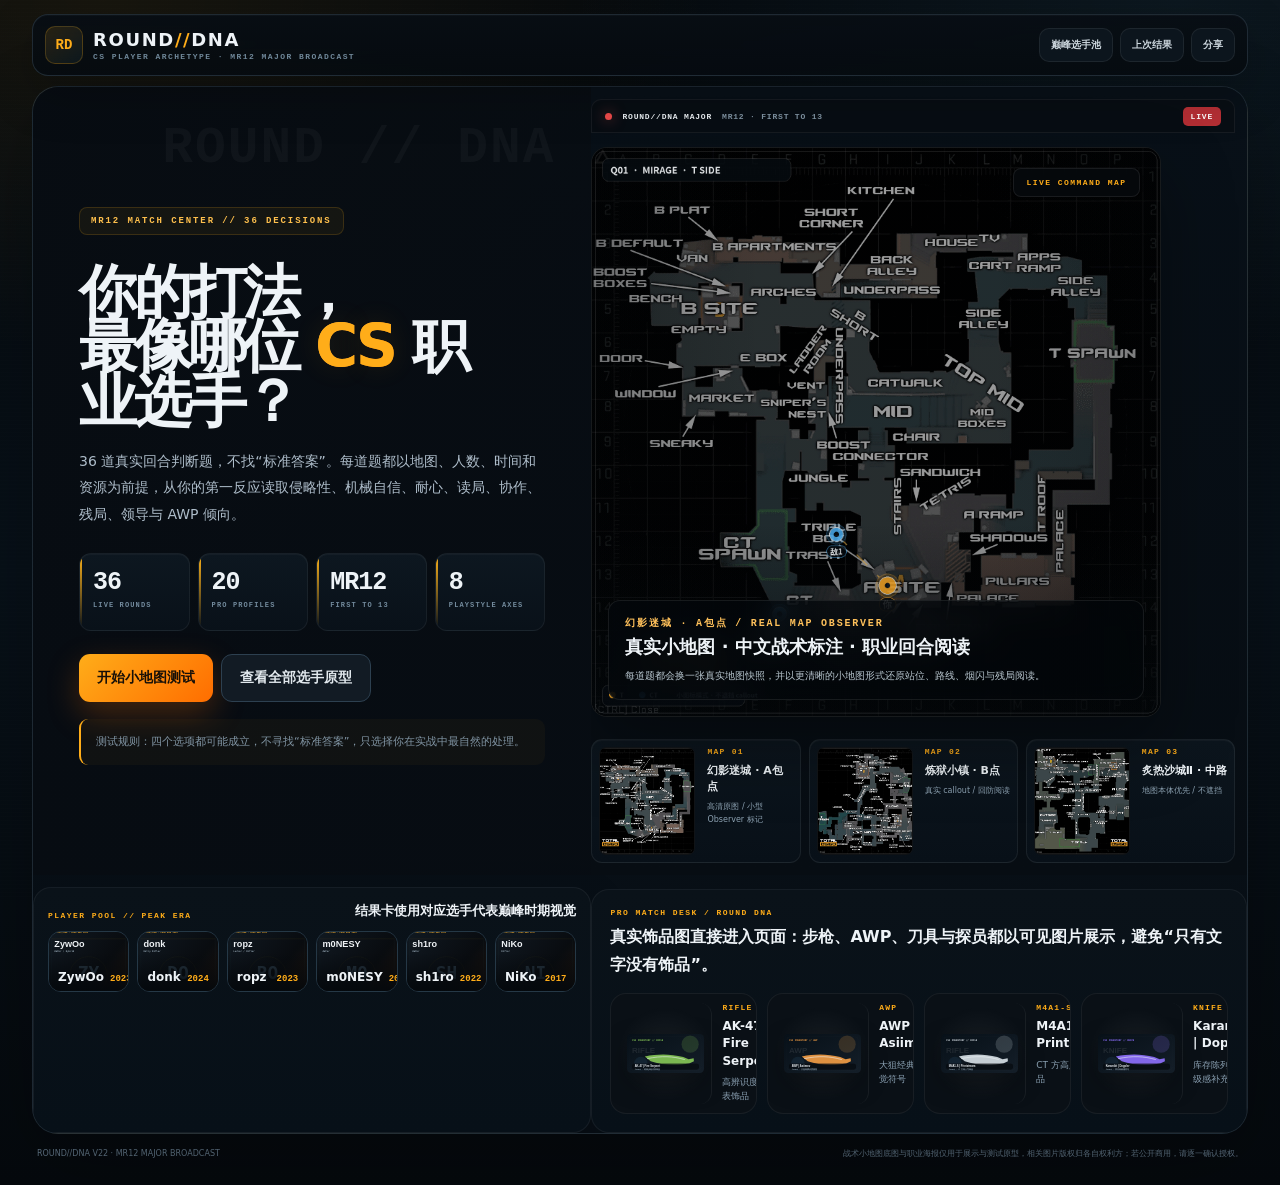
==== commit 54531076: "Add files via upload" ====
--- a/index.html
+++ b/index.html
@@ -1,28 +1,28 @@
 <!doctype html>
 <html lang="zh-CN">
 <head>
-<meta charset="utf-8"><meta name="viewport" content="width=device-width,initial-scale=1,viewport-fit=cover"><meta name="theme-color" content="#080b0f"><meta name="apple-mobile-web-app-capable" content="yes"><meta name="apple-mobile-web-app-status-bar-style" content="black-translucent"><meta name="apple-mobile-web-app-title" content="ROUND//DNA"><meta name="description" content="36 道 CS 实战情境题，匹配你的职业选手打法原型与代表巅峰期。"><title>ROUND//DNA · CS职业选手原型测试</title><link rel="manifest" href="manifest.webmanifest"><link rel="icon" href="assets/icons/favicon.png"><link rel="apple-touch-icon" href="assets/icons/icon-192.png"><link rel="stylesheet" href="assets/css/style.css?v=21.0">
+<meta charset="utf-8"><meta name="viewport" content="width=device-width,initial-scale=1,viewport-fit=cover"><meta name="theme-color" content="#080b0f"><meta name="apple-mobile-web-app-capable" content="yes"><meta name="apple-mobile-web-app-status-bar-style" content="black-translucent"><meta name="apple-mobile-web-app-title" content="ROUND//DNA"><meta name="description" content="36 道 CS 实战情境题，匹配你的职业选手打法原型与代表巅峰期。"><title>ROUND//DNA · CS职业选手原型测试</title><link rel="manifest" href="manifest.webmanifest"><link rel="icon" href="assets/icons/favicon.png"><link rel="apple-touch-icon" href="assets/icons/icon-192.png"><link rel="stylesheet" href="assets/css/style.css?v=22.0">
 </head>
 <body><div class="noise"></div><div id="toast" class="toast"></div>
 <div id="rosterModal" class="modal" onclick="modalBg(event,'rosterModal')"><div class="modalPanel rosterPanel"><div class="modalHead"><div><small>PEAK ERA PLAYER DATABASE</small><h3>20 位选手 · 代表巅峰期</h3><p>优先依据年度最高排名、Major/MVP 与代表性竞技阶段确定；结果页展示对应时期海报。</p></div><button onclick="closeModal('rosterModal')">关闭</button></div><div id="rosterGrid" class="rosterGrid"></div></div></div>
 <div id="posterModal" class="modal" onclick="modalBg(event,'posterModal')"><div class="modalPanel posterPanel"><div class="modalHead"><div><small>SHARE CARD</small><h3>ROUND//DNA 分享海报</h3></div><button onclick="closeModal('posterModal')">关闭</button></div><img id="posterImg" class="posterImg" alt="测试结果分享海报"><button id="downloadPosterBtn" class="btn primary full">下载 PNG 海报</button></div></div>
 <main class="appShell">
-<header class="topbar"><div class="brand"><span class="brandIcon">RD</span><div><b>ROUND<span>//</span>DNA</b><small>CS PLAYER ARCHETYPE · COMPETITIVE TEST REFINEMENT</small></div></div><div class="topActions"><button class="miniBtn" onclick="openRoster()">巅峰选手池</button><button class="miniBtn" onclick="restoreLastResult()">上次结果</button><button class="miniBtn" onclick="shareApp()">分享</button></div></header>
+<header class="topbar"><div class="brand"><span class="brandIcon">RD</span><div><b>ROUND<span>//</span>DNA</b><small>CS PLAYER ARCHETYPE · MR12 MAJOR BROADCAST</small></div></div><div class="topActions"><button class="miniBtn" onclick="openRoster()">巅峰选手池</button><button class="miniBtn" onclick="restoreLastResult()">上次结果</button><button class="miniBtn" onclick="shareApp()">分享</button></div></header>
 <section id="hero" class="view heroView">
   <div class="heroCard">
-    <div class="heroCopy"><div class="eyebrow">MAJOR MATCH CENTER // 36 LIVE ROUNDS</div><h1>你的打法，<br>最像哪位 <span>CS</span> 职业选手？</h1><p>36 道真实回合判断题，不找“标准答案”。每道题都以地图、人数、时间和资源为前提，从你的第一反应读取侵略性、机械自信、耐心、读局、协作、残局、领导与 AWP 倾向。</p><div class="heroMetrics"><div><b>36</b><span>LIVE ROUNDS</span></div><div><b>20</b><span>PRO PROFILES</span></div><div><b>BO3</b><span>BROADCAST UI</span></div><div><b>8</b><span>PLAYSTYLE AXES</span></div></div><div class="heroBtns"><button class="btn primary" onclick="startQuiz()">开始小地图测试</button><button id="resumeQuizBtn" class="btn ghost" hidden onclick="resumeQuiz()">继续上次答题</button><button class="btn ghost" onclick="openRoster()">查看全部选手原型</button></div><div class="hint">V21 规则：四个选项都可能合理；不要选“看起来最正确”的，只选你实战里最自然的处理。</div></div>
-    <div class="heroVisual heroVisualGrid"><div class="eventRibbon"><span class="eventDot"></span><b>ROUND//DNA MAJOR</b><em>PLAYOFFS · BO3</em><strong>LIVE</strong></div><div class="heroStage"><img id="heroPhoto" class="heroPhoto" alt="Counter-Strike 2 战术小地图背景"><img id="heroArt" class="heroOverlayMap" alt="Counter-Strike 2 战术叠层图"><div class="visualShade"></div><div class="heroMapBadge">LIVE COMMAND MAP</div><div class="matchHud"><div class="hudScore"><span class="tMark">T</span><b>15</b><em>ROUND 30</em><b>14</b><span class="ctMark">CT</span></div><div class="hudKill"><span>Lrr</span><i>AK-47</i><b>OPENING KILL</b></div><div class="hudKill"><span>Lrr</span><i>FLASH</i><b>ENTRY ASSIST</b></div><div class="hudKill"><span>Lrr</span><i>AWP</i><b>CLUTCH PICK</b></div></div><div class="crosshair"><i></i><i></i></div><div class="heroStageInfo"><span id="heroStageMap">MIRAGE · A SITE</span><b>真实小地图 · 中文战术标注 · 职业回合阅读</b><small>每道题都会换一张真实地图快照，并以更清晰的小地图形式还原站位、路线、烟闪与残局阅读。</small></div><div class="loadout"><span>AK-47</span><span>AWP</span><span>SMOKE</span><span>FLASH</span></div></div><div class="heroMapStrip"><article class="heroMapMini"><img id="heroMap1" alt="Mirage 场景图"><div><small>MAP 01</small><b id="heroMapLabel1">Mirage · A Split</b><span id="heroMapHint1">Palace / Ramp / Jungle</span></div></article><article class="heroMapMini"><img id="heroMap2" alt="Inferno 场景图"><div><small>MAP 02</small><b id="heroMapLabel2">Inferno · Banana</b><span id="heroMapHint2">Car / Coffins / CT</span></div></article><article class="heroMapMini"><img id="heroMap3" alt="Dust2 场景图"><div><small>MAP 03</small><b id="heroMapLabel3">Dust2 · Mid Control</b><span id="heroMapHint3">Top Mid / Xbox / Short</span></div></article></div></div>
+    <div class="heroCopy"><div class="eyebrow">MR12 MATCH CENTER // 36 DECISIONS</div><h1>你的打法，<br>最像哪位 <span>CS</span> 职业选手？</h1><p>36 道真实回合判断题，不找“标准答案”。每道题都以地图、人数、时间和资源为前提，从你的第一反应读取侵略性、机械自信、耐心、读局、协作、残局、领导与 AWP 倾向。</p><div class="heroMetrics"><div><b>36</b><span>LIVE ROUNDS</span></div><div><b>20</b><span>PRO PROFILES</span></div><div><b>MR12</b><span>FIRST TO 13</span></div><div><b>8</b><span>PLAYSTYLE AXES</span></div></div><div class="heroBtns"><button class="btn primary" onclick="startQuiz()">开始小地图测试</button><button id="resumeQuizBtn" class="btn ghost" hidden onclick="resumeQuiz()">继续上次答题</button><button class="btn ghost" onclick="openRoster()">查看全部选手原型</button></div><div class="hint">测试规则：四个选项都可能成立，不寻找“标准答案”，只选择你在实战中最自然的处理。</div></div>
+    <div class="heroVisual heroVisualGrid"><div class="eventRibbon"><span class="eventDot"></span><b>ROUND//DNA MAJOR</b><em>MR12 · FIRST TO 13</em><strong>LIVE</strong></div><div class="heroStage"><img id="heroPhoto" class="heroPhoto" alt="Counter-Strike 2 战术小地图背景"><img id="heroArt" class="heroOverlayMap" alt="Counter-Strike 2 战术叠层图"><div class="visualShade"></div><div class="heroMapBadge">LIVE COMMAND MAP</div><div class="matchHud"><div class="hudScore"><span class="tMark">T</span><b>12</b><em>MATCH POINT · MR12</em><b>11</b><span class="ctMark">CT</span></div><div class="hudKill"><span>Lrr</span><i>AK-47</i><b>OPENING KILL</b></div><div class="hudKill"><span>Lrr</span><i>FLASH</i><b>ENTRY ASSIST</b></div><div class="hudKill"><span>Lrr</span><i>AWP</i><b>CLUTCH PICK</b></div></div><div class="crosshair"><i></i><i></i></div><div class="heroStageInfo"><span id="heroStageMap">MIRAGE · A SITE</span><b>真实小地图 · 中文战术标注 · 职业回合阅读</b><small>每道题都会换一张真实地图快照，并以更清晰的小地图形式还原站位、路线、烟闪与残局阅读。</small></div><div class="loadout"><span>AK-47</span><span>AWP</span><span>SMOKE</span><span>FLASH</span></div></div><div class="heroMapStrip"><article class="heroMapMini"><img id="heroMap1" alt="Mirage 场景图"><div><small>MAP 01</small><b id="heroMapLabel1">Mirage · A Split</b><span id="heroMapHint1">Palace / Ramp / Jungle</span></div></article><article class="heroMapMini"><img id="heroMap2" alt="Inferno 场景图"><div><small>MAP 02</small><b id="heroMapLabel2">Inferno · Banana</b><span id="heroMapHint2">Car / Coffins / CT</span></div></article><article class="heroMapMini"><img id="heroMap3" alt="Dust2 场景图"><div><small>MAP 03</small><b id="heroMapLabel3">Dust2 · Mid Control</b><span id="heroMapHint3">Top Mid / Xbox / Short</span></div></article></div></div>
   <div class="peakRail"><div class="peakRailTitle"><small>PLAYER POOL // PEAK ERA</small><b>结果卡使用对应选手代表巅峰时期视觉</b></div><div class="peakPreviews"><article><img data-peak-preview="0" alt="peak poster"><div><b>ZywOo</b><span>2023</span></div></article><article><img data-peak-preview="1" alt="peak poster"><div><b>donk</b><span>2024</span></div></article><article><img data-peak-preview="2" alt="peak poster"><div><b>ropz</b><span>2023</span></div></article><article><img data-peak-preview="3" alt="peak poster"><div><b>m0NESY</b><span>2024</span></div></article><article><img data-peak-preview="4" alt="peak poster"><div><b>sh1ro</b><span>2022</span></div></article><article><img data-peak-preview="5" alt="peak poster"><div><b>NiKo</b><span>2017</span></div></article></div></div>
 <div class="arsenalRail"><div class="arsenalHead"><small>PRO MATCH DESK / ROUND DNA</small><b>真实饰品图直接进入页面：步枪、AWP、刀具与探员都以可见图片展示，避免“只有文字没有饰品”。</b></div><div class="arsenalGrid"><article class="skinCard"><img id="skinHome1" alt="皮肤图 1"><div><small>RIFLE</small><b id="skinHomeLabel1">AK-47 | Fire Serpent</b><span>高辨识度代表饰品</span></div></article><article class="skinCard"><img id="skinHome2" alt="皮肤图 2"><div><small>AWP</small><b id="skinHomeLabel2">AWP | Asiimov</b><span>大狙经典视觉符号</span></div></article><article class="skinCard"><img id="skinHome3" alt="皮肤图 3"><div><small>M4A1-S</small><b id="skinHomeLabel3">M4A1-S | Printstream</b><span>CT 方高人气步枪饰品</span></div></article><article class="skinCard"><img id="skinHome4" alt="皮肤图 4"><div><small>KNIFE</small><b id="skinHomeLabel4">Karambit | Doppler</b><span>库存陈列与高级感补充</span></div></article></div></div></section>
 <section id="quiz" class="view quizView" style="display:none">
   <div class="majorBroadcastHead">
     <div class="majorBrand"><span class="majorLogo">M</span><div><small>ROUND//DNA MAJOR</small><b>TACTICAL MATCH CENTER</b></div></div>
-    <div class="seriesState"><span>PLAYOFFS</span><b>BO3</b><em id="seriesMap">MAP 1 / 3</em></div>
+    <div class="seriesState"><span>REGULATION</span><b>MR12</b><em id="seriesMap">FIRST TO 13</em></div>
     <div class="liveState"><i></i><span>LIVE</span><b id="liveClock">00:44</b></div>
   </div>
   <div class="majorScoreboard">
     <div class="teamPanel tTeam"><div class="teamLogo">T</div><div><small>TEAM TERRORIST</small><b id="majorTName">T SIDE</b><span id="majorTMoney">FULL BUY</span></div><strong id="majorTScore">10</strong></div>
-    <div class="roundCenter"><small id="majorMapName">幻影迷城</small><b id="majorRoundLabel">ROUND 18 / 24</b><div class="roundDots" id="roundDots"></div><span id="majorTimer">0:44</span></div>
+    <div class="roundCenter"><small id="majorMapName">幻影迷城</small><b id="majorRoundLabel">MR12 · ROUND 18</b><div class="roundDots" id="roundDots"></div><span id="majorTimer">0:44</span></div>
     <div class="teamPanel ctTeam"><strong id="majorCTScore">7</strong><div><small>TEAM COUNTER-TERRORIST</small><b id="majorCTName">CT SIDE</b><span id="majorCTMoney">FULL BUY</span></div><div class="teamLogo">CT</div></div>
   </div>
   <div class="majorTicker"><span>LIVE FEED</span><div id="majorTickerText">正在加载本回合战术信息...</div><b>ROUND//DNA ANALYSIS</b></div>
@@ -69,4 +69,4 @@
   </div>
 </section>
 <section id="result" class="view resultView" style="display:none"><div class="resultGrid"><aside class="peakResultCard"><div class="peakPosterFrame"><img id="playerPeakPoster" alt="选手代表巅峰期海报"><div class="peakPosterShade"></div><div class="peakTop"><span id="peakEraBadge">PEAK ERA // 2021</span><b id="matchBadge">MATCH 90%</b></div><div class="peakBottom"><small>YOUR CLOSEST ARCHETYPE</small><h2 id="playerName"></h2><p id="playerReal"></p><div><span id="playerRole"></span><span id="playerTag"></span></div></div></div><div class="peakCaption"><small id="peakSource"></small><b id="peakTitle"></b><p id="peakNote"></p></div></aside><article class="analysisPanel"><div class="analysisHead"><small>POST-MATCH PLAYER DNA</small><h3 id="resultSummaryTitle">职业打法读取结果</h3><p id="playerDesc"></p></div><div class="resultMetrics"><div><b id="resultScore">89%</b><small>MATCH</small></div><div><b id="resultRole">Hybrid</b><small>ROLE</small></div><div><b id="resultImpact">Clutch</b><small>IMPACT</small></div><div><b id="resultTempo">Measured</b><small>TEMPO</small></div></div><div class="strengthGrid"><div><small>优势区</small><p id="playerStrength"></p></div><div><small>潜在盲点</small><p id="playerRisk"></p></div></div><div class="vectorGrid"><svg id="radar" viewBox="0 0 240 240"></svg><div id="dimlist" class="dimlist"></div></div><div class="topFive"><div class="sectionTitle"><small>TOP 5 MATCHES</small><b>与你最接近的职业选手原型</b></div><div id="ranks"></div></div><div class="resultBtns"><button class="btn primary" onclick="makePoster()">生成分享海报</button><button class="btn ghost" onclick="copyResult()">复制结果</button><button class="btn ghost" onclick="startQuiz()">重新测试</button></div></article></div></section>
-<footer><span>ROUND//DNA V21 · COMPETITIVE TEST REFINEMENT</span><span>战术小地图底图与职业海报仅用于展示与测试原型，相关图片版权归各自权利方；若公开商用，请逐一确认授权。</span></footer></main><script src="assets/js/app.js?v=21.0"></script></body></html>+<footer><span>ROUND//DNA V22 · MR12 MAJOR BROADCAST</span><span>战术小地图底图与职业海报仅用于展示与测试原型，相关图片版权归各自权利方；若公开商用，请逐一确认授权。</span></footer></main><script src="assets/js/app.js?v=22.0"></script></body></html>
--- a/assets/css/style.css
+++ b/assets/css/style.css
@@ -647,7 +647,7 @@
   body[data-view="quiz"] .majorTicker,.broadcastHud,.analystStrip{display:none!important}
 }
 
-/* V21 · Competitive Test Refinement */
+/* V21 base · Competitive Test Refinement */
 .mapFocusMask{
   --focus-x:50%;--focus-y:50%;
   position:absolute;inset:0;z-index:1;pointer-events:none;
@@ -740,3 +740,96 @@
   body[data-view="quiz"] .options{flex:0 0 auto;grid-template-rows:repeat(2,minmax(92px,auto));align-content:start}
   body[data-view="quiz"] .option{height:auto;min-height:92px}
 }
+
+/* V22 · MR12 Major Broadcast visual rebuild */
+:root{--round-accent:#ffb31a;--panel:#091119;--panel-2:#0d1720;--line:rgba(129,161,184,.16)}
+body{background:
+ radial-gradient(900px 520px at 8% 0%,rgba(255,179,26,.075),transparent 68%),
+ radial-gradient(900px 520px at 92% 0%,rgba(98,199,255,.075),transparent 68%),
+ linear-gradient(180deg,#05090d 0%,#071018 48%,#05090d 100%);color:#eef3f7}
+.noise{opacity:.018}
+.appShell{max-width:1880px;margin:0 auto;padding:14px 18px 24px}
+.topbar{height:62px;min-height:62px;margin-bottom:10px;border:1px solid rgba(117,150,174,.22);border-radius:16px;background:linear-gradient(180deg,rgba(8,14,20,.96),rgba(6,11,16,.93));box-shadow:0 18px 50px rgba(0,0,0,.22),inset 0 1px 0 rgba(255,255,255,.025)}
+.brandIcon{border-radius:10px;background:linear-gradient(145deg,rgba(255,179,26,.13),rgba(98,199,255,.06));border-color:rgba(255,179,26,.22)}
+.brand b{letter-spacing:.09em}.brand small{letter-spacing:.18em;color:#708899}
+.miniBtn{border-radius:10px;background:#0c151d;border-color:rgba(255,255,255,.07);transition:.18s ease}.miniBtn:hover{transform:translateY(-1px);border-color:rgba(255,179,26,.28);background:#101c26}
+
+/* Home — cleaner esports landing */
+.heroCard{grid-template-columns:.92fr 1.08fr;min-height:690px;border-radius:26px;overflow:hidden;border:1px solid rgba(122,154,177,.19);background:linear-gradient(135deg,rgba(255,179,26,.055),transparent 32%),linear-gradient(180deg,#091118,#070e15);box-shadow:0 28px 80px rgba(0,0,0,.25)}
+.heroCopy{padding:54px 46px 44px;display:flex;flex-direction:column;justify-content:center;background:linear-gradient(90deg,rgba(7,12,18,.98),rgba(7,12,18,.84))}
+.eyebrow{font-size:9px;padding:8px 11px;letter-spacing:.21em;border-radius:8px;color:#ffc04d;background:rgba(255,179,26,.055);border-color:rgba(255,179,26,.16)}
+.heroCopy h1{max-width:10.5ch;font-size:clamp(48px,4.55vw,76px);line-height:.94;letter-spacing:-.055em;margin:18px 0 19px}
+.heroCopy h1 span{color:#ffad19;text-shadow:0 0 28px rgba(255,173,25,.12)}
+.heroCopy p{max-width:690px;color:#aebdca;font-size:14px;line-height:1.9}
+.heroMetrics{display:grid;grid-template-columns:repeat(4,1fr);gap:8px;margin:25px 0 23px}
+.heroMetrics>div{min-height:78px;padding:14px 13px;border-radius:12px;background:linear-gradient(180deg,#0d1720,#091119);border:1px solid rgba(255,255,255,.06);position:relative;overflow:hidden}
+.heroMetrics>div:before{content:"";position:absolute;left:0;top:0;width:2px;height:100%;background:linear-gradient(var(--round-accent),transparent)}
+.heroMetrics b{font-size:25px;letter-spacing:-.04em}.heroMetrics span{font-size:7px;letter-spacing:.16em;color:#738b9d}
+.heroBtns{gap:8px}.heroBtns .btn{min-height:48px;border-radius:11px;padding:12px 18px}
+.hint{margin-top:17px;border-radius:9px;background:rgba(255,179,26,.035);border-left:2px solid #ffad19;color:#8195a4}
+.heroVisual{padding:12px 12px 12px 0;background:linear-gradient(180deg,#081018,#070d13)}
+.eventRibbon{height:34px;border-radius:10px 10px 0 0;background:#080e14;border-color:rgba(255,255,255,.06);font-size:8px}
+.heroStage{min-height:520px;max-height:570px;border-radius:16px;border:1px solid rgba(134,166,190,.16);box-shadow:0 28px 70px rgba(0,0,0,.34);background:#03070a}
+.heroPhoto{filter:saturate(.88) contrast(1.04) brightness(.66)!important}
+.heroStage:before{content:"";position:absolute;inset:0;z-index:2;pointer-events:none;background:linear-gradient(90deg,rgba(3,7,10,.22),transparent 30%,transparent 70%,rgba(3,7,10,.18)),linear-gradient(0deg,rgba(3,7,10,.64),transparent 34%)}
+.heroMapBadge{z-index:7;border-radius:8px;background:rgba(5,10,14,.86);font-size:8px}
+.matchHud{z-index:6}.hudScore{background:rgba(4,9,13,.88);border:1px solid rgba(255,255,255,.07);backdrop-filter:blur(10px)}
+.heroStageInfo{z-index:7;background:linear-gradient(180deg,rgba(5,10,14,.64),rgba(5,10,14,.92));border-radius:12px}
+.heroStageInfo b{font-size:18px}.heroStageInfo small{font-size:10px;max-width:720px}
+.heroMapStrip{gap:8px;margin-top:8px}.heroMapMini{min-height:94px;border-radius:11px;padding:7px;grid-template-columns:96px 1fr;background:#0a1219}.heroMapMini img{min-height:80px;border-radius:7px}.heroMapMini b{font-size:11px}.heroMapMini span{font-size:8px}
+.peakRail,.arsenalRail{border-radius:18px;border:1px solid rgba(255,255,255,.055);background:linear-gradient(180deg,#0a1219,#071018)}
+
+/* Quiz — one unified Major observer panel */
+body[data-view="quiz"]{--t:#ffb31a;--ct:#62c7ff}
+body[data-view="quiz"] .appShell{max-width:1880px}
+.majorScoreboard{grid-template-columns:minmax(0,1fr) 300px minmax(0,1fr);min-height:68px;border-radius:13px!important;overflow:hidden;border:1px solid rgba(127,157,179,.15)!important;background:#060b10!important;box-shadow:0 12px 32px rgba(0,0,0,.18)}
+.teamPanel{padding:9px 16px!important}.teamPanel strong{font-size:28px!important}.teamPanel b{font-size:11px!important;letter-spacing:.04em}.teamPanel span{font-size:7px!important;letter-spacing:.09em}.teamLogo{width:31px!important;height:31px!important;border-radius:8px!important}
+.tTeam{border-left:2px solid rgba(255,179,26,.58)}.ctTeam{border-right:2px solid rgba(98,199,255,.58)}
+.tTeam:before{background:linear-gradient(90deg,rgba(255,179,26,.105),rgba(255,179,26,.012) 55%,transparent)}.ctTeam:before{background:linear-gradient(270deg,rgba(98,199,255,.105),rgba(98,199,255,.012) 55%,transparent)}
+.roundCenter{padding:6px 14px!important;background:linear-gradient(180deg,#101922,#080e14)!important}.roundCenter small{font-size:7px!important;color:#8fa5b5}.roundCenter b{font-size:9px!important;color:#dbe5ec;letter-spacing:.09em}.roundCenter>span{font-size:17px!important;margin-top:2px!important}.roundDots{display:grid!important;grid-template-columns:repeat(24,1fr)!important;gap:2px!important;margin-top:5px!important;width:100%!important}.roundDots i{height:3px!important;background:#1b2730!important}.roundDots i.tWon{background:#b97812!important}.roundDots i.ctWon{background:#2f83b8!important}.roundDots i.current{background:#e8edf1!important;box-shadow:0 0 8px rgba(255,255,255,.24)!important}
+.quizHeader{margin-top:1px!important}.quizHeader>div:first-child{display:flex;gap:8px;align-items:baseline}.quizHeader small{color:#ffb31a!important;letter-spacing:.16em}.quizHeader b{color:#f1f5f8!important}
+.progress{background:#101b23!important;border-radius:999px}.progress i{background:linear-gradient(90deg,#ffad19 0%,#ff7a16 45%,#62c7ff 100%)!important}
+.quizGrid{grid-template-columns:minmax(0,1.07fr) minmax(430px,.93fr)!important;gap:10px!important}
+.questionCard{border:1px solid rgba(122,154,177,.14)!important;border-radius:14px!important;background:linear-gradient(180deg,#0a131b,#071019)!important;box-shadow:0 18px 50px rgba(0,0,0,.16),inset 0 1px 0 rgba(255,255,255,.018)}
+.questionScene{display:flex;align-items:center;gap:9px}.questionScene span{border-radius:7px!important;background:rgba(255,173,25,.075)!important;border-color:rgba(255,173,25,.2)!important;color:#ffc14d!important}.questionScene small{color:#778e9f!important}
+.scenarioBox{background:linear-gradient(180deg,#0b151e,#091119)!important;border:1px solid rgba(255,255,255,.045)!important;border-radius:10px!important}.scenarioMeta span{background:#121c24!important;border-color:rgba(255,255,255,.065)!important}.scenarioMeta span:first-child{color:#ffc04c!important;border-color:rgba(255,179,26,.18)!important;background:rgba(255,179,26,.06)!important}.scenarioFacts span{background:#080f15!important;border-color:rgba(255,255,255,.04)!important;color:#8195a4!important}
+.roundTimeline{gap:3px!important}.roundTimeline span{border-radius:5px!important;background:#081017!important;border-color:rgba(255,255,255,.055)!important}.roundTimeline span.done{color:#627989!important}.roundTimeline span.active{background:color-mix(in srgb,var(--round-accent) 8%,#0b1218)!important;border-color:color-mix(in srgb,var(--round-accent) 48%,transparent)!important;color:#eef4f8!important;box-shadow:inset 3px 0 0 var(--round-accent)}
+.questionCard h2{font-weight:850!important;text-wrap:balance;color:#f1f5f8}
+.options{gap:7px!important}.option{position:relative;border:1px solid rgba(129,160,183,.14)!important;background:linear-gradient(180deg,#101a23,#0b141c)!important;box-shadow:inset 0 1px 0 rgba(255,255,255,.018);transition:transform .14s ease,border-color .14s ease,background .14s ease}.option:before{content:"";position:absolute;left:0;top:12px;bottom:12px;width:2px;background:transparent;transition:.14s}.option:hover{transform:translateY(-1px);border-color:color-mix(in srgb,var(--round-accent) 42%,transparent)!important;background:linear-gradient(180deg,#14212c,#0d1821)!important}.option:hover:before{background:var(--round-accent)}.optionKey{border-radius:7px!important;background:#172632!important;color:#ffc14d!important}.optionCopy b{color:#dfe8ee!important;font-weight:760}.optionIcon{border-color:rgba(255,255,255,.06)!important;background:#0b141c!important}
+.questionFoot{color:#61798a!important}.questionFoot button{color:#8ea2b1!important}
+.sceneCard{border:1px solid rgba(122,154,177,.14)!important;border-radius:14px!important;background:linear-gradient(180deg,#091119,#060d13)!important;box-shadow:0 18px 50px rgba(0,0,0,.18)}
+.observerLoadoutRail{gap:5px!important}.observerLoadoutRail article{border-radius:8px!important;border-color:rgba(255,255,255,.055)!important;background:linear-gradient(180deg,#0e1720,#081018)!important}.observerLoadoutRail article:nth-child(1){box-shadow:inset 2px 0 0 rgba(255,179,26,.45)}.observerLoadoutRail article:nth-child(2){box-shadow:inset 2px 0 0 rgba(255,255,255,.16)}.observerLoadoutRail article:nth-child(3){box-shadow:inset 2px 0 0 rgba(98,199,255,.45)}
+.sceneHeroWrap{border:1px solid rgba(128,160,183,.16)!important;background:#020609!important;box-shadow:inset 0 0 0 1px rgba(255,255,255,.012),0 20px 48px rgba(0,0,0,.23)!important}.sceneHeroWrap:before{content:"";position:absolute;inset:0;z-index:4;pointer-events:none;border:1px solid color-mix(in srgb,var(--round-accent) 22%,transparent);border-radius:inherit;box-shadow:inset 0 0 40px rgba(0,0,0,.15)}.sceneHud{background:rgba(4,9,13,.88)!important;border-color:rgba(255,255,255,.07)!important;backdrop-filter:blur(10px)}.sceneHud b{color:var(--round-accent)!important}
+.broadcastMiniStats{gap:5px!important}.broadcastMiniStats>div{border-radius:7px!important;background:#0b141c!important;border:1px solid rgba(255,255,255,.055)!important}.broadcastMiniStats small{color:#617b8d!important}.broadcastMiniStats b{color:#eef4f8!important}.broadcastMiniStats>div:first-child b,.broadcastMiniStats>div:last-child b{color:var(--round-accent)!important}
+
+/* Result — cleaner post-match report */
+.resultView{padding-top:6px}.resultGrid{grid-template-columns:minmax(420px,.9fr) minmax(0,1.1fr);gap:14px}.peakResultCard,.analysisPanel{border-radius:18px;border:1px solid rgba(121,153,177,.14);background:linear-gradient(180deg,#0a1219,#071018);box-shadow:0 24px 70px rgba(0,0,0,.2)}.peakPosterFrame{border-radius:15px;overflow:hidden}.analysisPanel{padding:26px}.analysisHead small{color:#ffad19;letter-spacing:.17em}.analysisHead h3#resultSummaryTitle{font-size:clamp(31px,3vw,50px);max-width:900px;margin-top:8px}.analysisHead p{font-size:13px;color:#9eb0bd}.resultMetrics>div{border-radius:11px;background:#0c151d;border:1px solid rgba(255,255,255,.055)}.resultMetrics>div:first-child{box-shadow:inset 2px 0 0 #ffad19}.strengthGrid>div,.topFive,.vectorGrid{border-radius:12px;background:#091119;border-color:rgba(255,255,255,.05)}
+
+@media(min-width:1080px){
+ body[data-view="quiz"] .topbar{height:56px;min-height:56px;margin-bottom:6px}
+ body[data-view="quiz"] #quiz{height:calc(100dvh - 70px);gap:5px;padding:0 8px 8px}
+ body[data-view="quiz"] .majorScoreboard{height:64px!important;min-height:64px!important}
+ body[data-view="quiz"] .quizHeader{height:21px;min-height:21px}
+ body[data-view="quiz"] .questionCard{padding:12px 14px}
+ body[data-view="quiz"] .questionCard h2{font-size:clamp(20px,1.78vw,29px);margin-bottom:7px!important}
+ body[data-view="quiz"] .scenarioBox{padding:7px 9px!important}
+ body[data-view="quiz"] .scenarioFacts span{padding:5px 7px!important}
+ body[data-view="quiz"] .option{min-height:86px!important;padding:9px 10px!important}
+ body[data-view="quiz"] .options{grid-template-rows:repeat(2,minmax(86px,1fr))!important}
+ body[data-view="quiz"] .sceneCard{padding:7px!important}
+ body[data-view="quiz"] .observerLoadoutRail{height:40px!important;min-height:40px!important}
+ body[data-view="quiz"] .observerLoadoutRail img{width:34px!important;height:30px!important}
+ body[data-view="quiz"] .observerLoadoutRail b{font-size:6.5px!important;max-width:120px!important}
+ body[data-view="quiz"] .sceneHeroWrap{border-radius:11px!important}
+ body[data-view="quiz"] .broadcastMiniStats{height:35px!important;min-height:35px!important}
+}
+@media(max-width:1079px){
+ .appShell{padding:8px}
+ .heroCard{grid-template-columns:1fr}.heroCopy{padding:34px 22px}.heroMetrics{grid-template-columns:1fr 1fr}.heroVisual{padding:8px}.heroStage{min-height:420px}.resultGrid{grid-template-columns:1fr}
+ .majorScoreboard{grid-template-columns:1fr 126px 1fr!important}.teamPanel{padding:7px 6px!important}.teamPanel strong{font-size:22px!important}.roundCenter b{font-size:7px!important}.roundDots{display:none!important}
+}
+@media(max-width:680px){
+ .heroCopy h1{font-size:45px}.heroMetrics>div{min-height:66px}.heroMapStrip{grid-template-columns:1fr}.heroMapMini{grid-template-columns:82px 1fr}
+ .majorScoreboard{grid-template-columns:1fr 96px 1fr!important}.teamLogo{display:none!important}.teamPanel b{font-size:8px!important}.teamPanel span{font-size:5.5px!important}.teamPanel strong{font-size:18px!important}.roundCenter small{font-size:5.5px!important}.roundCenter>span{font-size:13px!important}
+ .questionCard h2{font-size:25px!important}.options{grid-template-columns:1fr!important}.option{min-height:66px!important}.observerLoadoutRail{grid-template-columns:1fr 1fr!important}.observerLoadoutRail article:nth-child(3){display:none}.analysisPanel{padding:18px}
+}
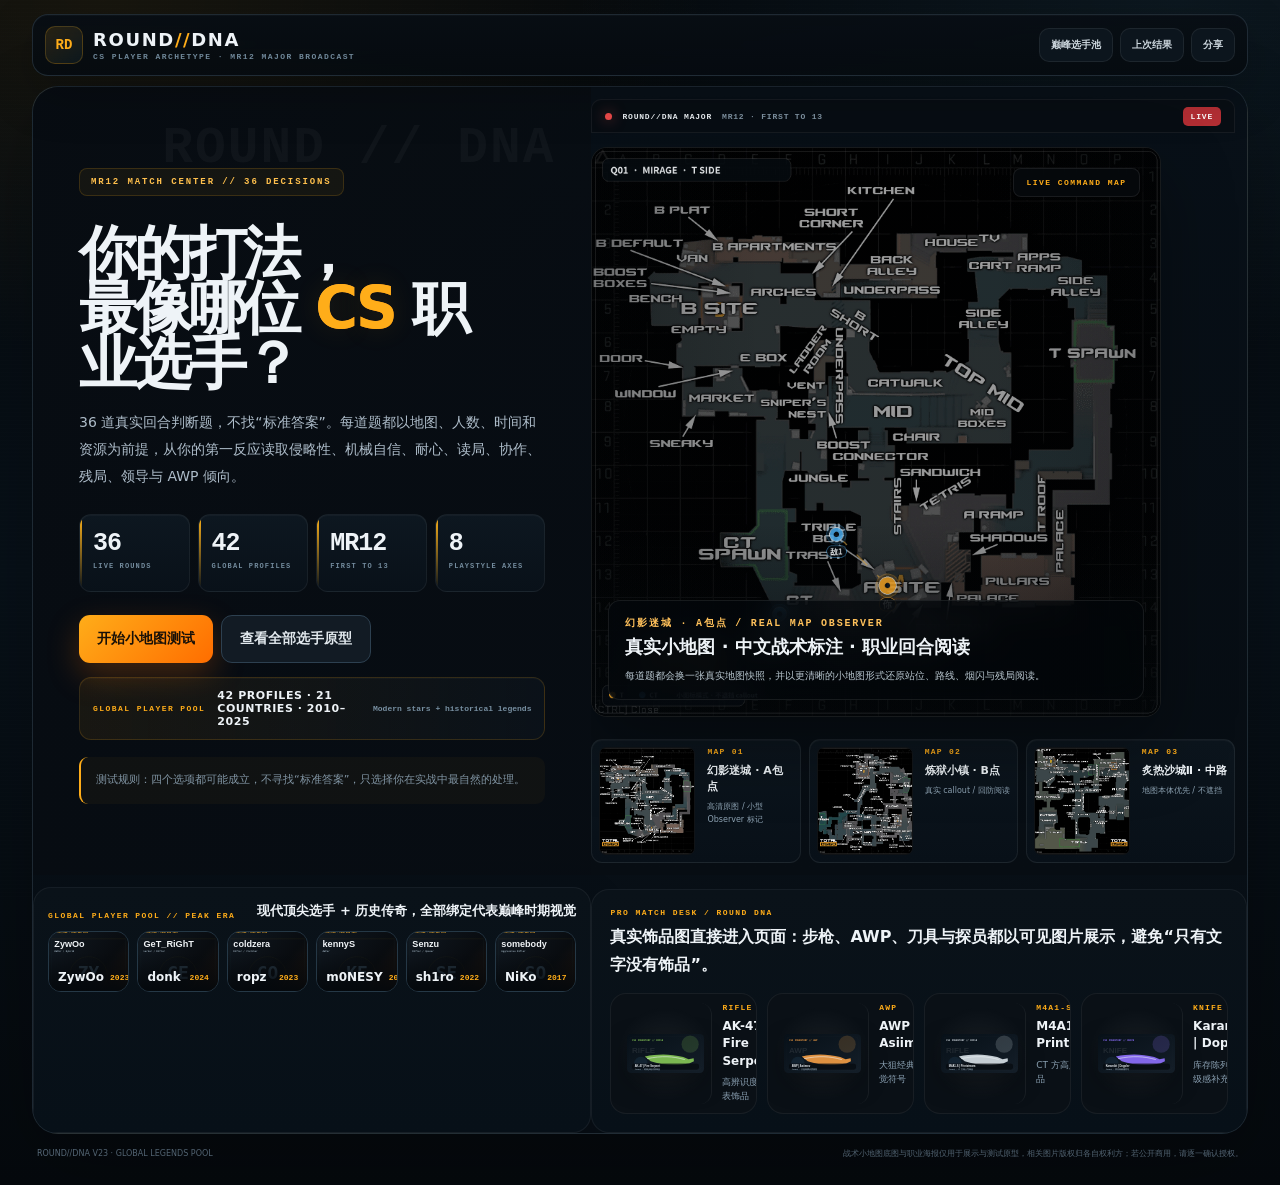
==== commit ff52841e: "Add files via upload" ====
--- a/index.html
+++ b/index.html
@@ -1,18 +1,18 @@
 <!doctype html>
 <html lang="zh-CN">
 <head>
-<meta charset="utf-8"><meta name="viewport" content="width=device-width,initial-scale=1,viewport-fit=cover"><meta name="theme-color" content="#080b0f"><meta name="apple-mobile-web-app-capable" content="yes"><meta name="apple-mobile-web-app-status-bar-style" content="black-translucent"><meta name="apple-mobile-web-app-title" content="ROUND//DNA"><meta name="description" content="36 道 CS 实战情境题，匹配你的职业选手打法原型与代表巅峰期。"><title>ROUND//DNA · CS职业选手原型测试</title><link rel="manifest" href="manifest.webmanifest"><link rel="icon" href="assets/icons/favicon.png"><link rel="apple-touch-icon" href="assets/icons/icon-192.png"><link rel="stylesheet" href="assets/css/style.css?v=22.0">
+<meta charset="utf-8"><meta name="viewport" content="width=device-width,initial-scale=1,viewport-fit=cover"><meta name="theme-color" content="#080b0f"><meta name="apple-mobile-web-app-capable" content="yes"><meta name="apple-mobile-web-app-status-bar-style" content="black-translucent"><meta name="apple-mobile-web-app-title" content="ROUND//DNA"><meta name="description" content="36 道 CS 实战情境题，匹配你的职业选手打法原型与代表巅峰期。"><title>ROUND//DNA · CS职业选手原型测试</title><link rel="manifest" href="manifest.webmanifest"><link rel="icon" href="assets/icons/favicon.png"><link rel="apple-touch-icon" href="assets/icons/icon-192.png"><link rel="stylesheet" href="assets/css/style.css?v=23.0">
 </head>
 <body><div class="noise"></div><div id="toast" class="toast"></div>
-<div id="rosterModal" class="modal" onclick="modalBg(event,'rosterModal')"><div class="modalPanel rosterPanel"><div class="modalHead"><div><small>PEAK ERA PLAYER DATABASE</small><h3>20 位选手 · 代表巅峰期</h3><p>优先依据年度最高排名、Major/MVP 与代表性竞技阶段确定；结果页展示对应时期海报。</p></div><button onclick="closeModal('rosterModal')">关闭</button></div><div id="rosterGrid" class="rosterGrid"></div></div></div>
+<div id="rosterModal" class="modal" onclick="modalBg(event,'rosterModal')"><div class="modalPanel rosterPanel"><div class="modalHead"><div><small>PEAK ERA PLAYER DATABASE</small><h3>42 位选手 · 21 个国家/地区 · 2010–2025</h3><p>每位选手绑定明确巅峰年份与对应时期照片；优先使用清晰、无额外水印或可合法复用的图源。</p></div><button onclick="closeModal('rosterModal')">关闭</button></div><div class="rosterTools"><div class="rosterFilterBar"><button class="rosterFilter active" onclick="setRosterFilter('all',this)">全部</button><button class="rosterFilter" onclick="setRosterFilter('modern',this)">现代</button><button class="rosterFilter" onclick="setRosterFilter('legend',this)">传奇</button><button class="rosterFilter" onclick="setRosterFilter('europe',this)">欧洲</button><button class="rosterFilter" onclick="setRosterFilter('cis',this)">独联体</button><button class="rosterFilter" onclick="setRosterFilter('americas',this)">美洲</button><button class="rosterFilter" onclick="setRosterFilter('apac',this)">亚太</button></div><div class="rosterSearchWrap"><input id="rosterSearch" type="search" placeholder="搜索选手 / 国家 / 角色 / 年份" oninput="renderRoster()"><span id="rosterCount">显示 42 / 42</span></div></div><div id="rosterGrid" class="rosterGrid"></div></div></div>
 <div id="posterModal" class="modal" onclick="modalBg(event,'posterModal')"><div class="modalPanel posterPanel"><div class="modalHead"><div><small>SHARE CARD</small><h3>ROUND//DNA 分享海报</h3></div><button onclick="closeModal('posterModal')">关闭</button></div><img id="posterImg" class="posterImg" alt="测试结果分享海报"><button id="downloadPosterBtn" class="btn primary full">下载 PNG 海报</button></div></div>
 <main class="appShell">
 <header class="topbar"><div class="brand"><span class="brandIcon">RD</span><div><b>ROUND<span>//</span>DNA</b><small>CS PLAYER ARCHETYPE · MR12 MAJOR BROADCAST</small></div></div><div class="topActions"><button class="miniBtn" onclick="openRoster()">巅峰选手池</button><button class="miniBtn" onclick="restoreLastResult()">上次结果</button><button class="miniBtn" onclick="shareApp()">分享</button></div></header>
 <section id="hero" class="view heroView">
   <div class="heroCard">
-    <div class="heroCopy"><div class="eyebrow">MR12 MATCH CENTER // 36 DECISIONS</div><h1>你的打法，<br>最像哪位 <span>CS</span> 职业选手？</h1><p>36 道真实回合判断题，不找“标准答案”。每道题都以地图、人数、时间和资源为前提，从你的第一反应读取侵略性、机械自信、耐心、读局、协作、残局、领导与 AWP 倾向。</p><div class="heroMetrics"><div><b>36</b><span>LIVE ROUNDS</span></div><div><b>20</b><span>PRO PROFILES</span></div><div><b>MR12</b><span>FIRST TO 13</span></div><div><b>8</b><span>PLAYSTYLE AXES</span></div></div><div class="heroBtns"><button class="btn primary" onclick="startQuiz()">开始小地图测试</button><button id="resumeQuizBtn" class="btn ghost" hidden onclick="resumeQuiz()">继续上次答题</button><button class="btn ghost" onclick="openRoster()">查看全部选手原型</button></div><div class="hint">测试规则：四个选项都可能成立，不寻找“标准答案”，只选择你在实战中最自然的处理。</div></div>
+    <div class="heroCopy"><div class="eyebrow">MR12 MATCH CENTER // 36 DECISIONS</div><h1>你的打法，<br>最像哪位 <span>CS</span> 职业选手？</h1><p>36 道真实回合判断题，不找“标准答案”。每道题都以地图、人数、时间和资源为前提，从你的第一反应读取侵略性、机械自信、耐心、读局、协作、残局、领导与 AWP 倾向。</p><div class="heroMetrics"><div><b>36</b><span>LIVE ROUNDS</span></div><div><b>42</b><span>GLOBAL PROFILES</span></div><div><b>MR12</b><span>FIRST TO 13</span></div><div><b>8</b><span>PLAYSTYLE AXES</span></div></div><div class="heroBtns"><button class="btn primary" onclick="startQuiz()">开始小地图测试</button><button id="resumeQuizBtn" class="btn ghost" hidden onclick="resumeQuiz()">继续上次答题</button><button class="btn ghost" onclick="openRoster()">查看全部选手原型</button></div><div class="globalPoolBanner"><span>GLOBAL PLAYER POOL</span><b>42 PROFILES · 21 COUNTRIES · 2010–2025</b><em>Modern stars + historical legends</em></div><div class="hint">测试规则：四个选项都可能成立，不寻找“标准答案”，只选择你在实战中最自然的处理。</div></div>
     <div class="heroVisual heroVisualGrid"><div class="eventRibbon"><span class="eventDot"></span><b>ROUND//DNA MAJOR</b><em>MR12 · FIRST TO 13</em><strong>LIVE</strong></div><div class="heroStage"><img id="heroPhoto" class="heroPhoto" alt="Counter-Strike 2 战术小地图背景"><img id="heroArt" class="heroOverlayMap" alt="Counter-Strike 2 战术叠层图"><div class="visualShade"></div><div class="heroMapBadge">LIVE COMMAND MAP</div><div class="matchHud"><div class="hudScore"><span class="tMark">T</span><b>12</b><em>MATCH POINT · MR12</em><b>11</b><span class="ctMark">CT</span></div><div class="hudKill"><span>Lrr</span><i>AK-47</i><b>OPENING KILL</b></div><div class="hudKill"><span>Lrr</span><i>FLASH</i><b>ENTRY ASSIST</b></div><div class="hudKill"><span>Lrr</span><i>AWP</i><b>CLUTCH PICK</b></div></div><div class="crosshair"><i></i><i></i></div><div class="heroStageInfo"><span id="heroStageMap">MIRAGE · A SITE</span><b>真实小地图 · 中文战术标注 · 职业回合阅读</b><small>每道题都会换一张真实地图快照，并以更清晰的小地图形式还原站位、路线、烟闪与残局阅读。</small></div><div class="loadout"><span>AK-47</span><span>AWP</span><span>SMOKE</span><span>FLASH</span></div></div><div class="heroMapStrip"><article class="heroMapMini"><img id="heroMap1" alt="Mirage 场景图"><div><small>MAP 01</small><b id="heroMapLabel1">Mirage · A Split</b><span id="heroMapHint1">Palace / Ramp / Jungle</span></div></article><article class="heroMapMini"><img id="heroMap2" alt="Inferno 场景图"><div><small>MAP 02</small><b id="heroMapLabel2">Inferno · Banana</b><span id="heroMapHint2">Car / Coffins / CT</span></div></article><article class="heroMapMini"><img id="heroMap3" alt="Dust2 场景图"><div><small>MAP 03</small><b id="heroMapLabel3">Dust2 · Mid Control</b><span id="heroMapHint3">Top Mid / Xbox / Short</span></div></article></div></div>
-  <div class="peakRail"><div class="peakRailTitle"><small>PLAYER POOL // PEAK ERA</small><b>结果卡使用对应选手代表巅峰时期视觉</b></div><div class="peakPreviews"><article><img data-peak-preview="0" alt="peak poster"><div><b>ZywOo</b><span>2023</span></div></article><article><img data-peak-preview="1" alt="peak poster"><div><b>donk</b><span>2024</span></div></article><article><img data-peak-preview="2" alt="peak poster"><div><b>ropz</b><span>2023</span></div></article><article><img data-peak-preview="3" alt="peak poster"><div><b>m0NESY</b><span>2024</span></div></article><article><img data-peak-preview="4" alt="peak poster"><div><b>sh1ro</b><span>2022</span></div></article><article><img data-peak-preview="5" alt="peak poster"><div><b>NiKo</b><span>2017</span></div></article></div></div>
+  <div class="peakRail"><div class="peakRailTitle"><small>GLOBAL PLAYER POOL // PEAK ERA</small><b>现代顶尖选手 + 历史传奇，全部绑定代表巅峰时期视觉</b></div><div class="peakPreviews"><article><img data-peak-preview="0" alt="peak poster"><div><b>ZywOo</b><span>2023</span></div></article><article><img data-peak-preview="1" alt="peak poster"><div><b>donk</b><span>2024</span></div></article><article><img data-peak-preview="2" alt="peak poster"><div><b>ropz</b><span>2023</span></div></article><article><img data-peak-preview="3" alt="peak poster"><div><b>m0NESY</b><span>2024</span></div></article><article><img data-peak-preview="4" alt="peak poster"><div><b>sh1ro</b><span>2022</span></div></article><article><img data-peak-preview="5" alt="peak poster"><div><b>NiKo</b><span>2017</span></div></article></div></div>
 <div class="arsenalRail"><div class="arsenalHead"><small>PRO MATCH DESK / ROUND DNA</small><b>真实饰品图直接进入页面：步枪、AWP、刀具与探员都以可见图片展示，避免“只有文字没有饰品”。</b></div><div class="arsenalGrid"><article class="skinCard"><img id="skinHome1" alt="皮肤图 1"><div><small>RIFLE</small><b id="skinHomeLabel1">AK-47 | Fire Serpent</b><span>高辨识度代表饰品</span></div></article><article class="skinCard"><img id="skinHome2" alt="皮肤图 2"><div><small>AWP</small><b id="skinHomeLabel2">AWP | Asiimov</b><span>大狙经典视觉符号</span></div></article><article class="skinCard"><img id="skinHome3" alt="皮肤图 3"><div><small>M4A1-S</small><b id="skinHomeLabel3">M4A1-S | Printstream</b><span>CT 方高人气步枪饰品</span></div></article><article class="skinCard"><img id="skinHome4" alt="皮肤图 4"><div><small>KNIFE</small><b id="skinHomeLabel4">Karambit | Doppler</b><span>库存陈列与高级感补充</span></div></article></div></div></section>
 <section id="quiz" class="view quizView" style="display:none">
   <div class="majorBroadcastHead">
@@ -68,5 +68,5 @@
     </aside>
   </div>
 </section>
-<section id="result" class="view resultView" style="display:none"><div class="resultGrid"><aside class="peakResultCard"><div class="peakPosterFrame"><img id="playerPeakPoster" alt="选手代表巅峰期海报"><div class="peakPosterShade"></div><div class="peakTop"><span id="peakEraBadge">PEAK ERA // 2021</span><b id="matchBadge">MATCH 90%</b></div><div class="peakBottom"><small>YOUR CLOSEST ARCHETYPE</small><h2 id="playerName"></h2><p id="playerReal"></p><div><span id="playerRole"></span><span id="playerTag"></span></div></div></div><div class="peakCaption"><small id="peakSource"></small><b id="peakTitle"></b><p id="peakNote"></p></div></aside><article class="analysisPanel"><div class="analysisHead"><small>POST-MATCH PLAYER DNA</small><h3 id="resultSummaryTitle">职业打法读取结果</h3><p id="playerDesc"></p></div><div class="resultMetrics"><div><b id="resultScore">89%</b><small>MATCH</small></div><div><b id="resultRole">Hybrid</b><small>ROLE</small></div><div><b id="resultImpact">Clutch</b><small>IMPACT</small></div><div><b id="resultTempo">Measured</b><small>TEMPO</small></div></div><div class="strengthGrid"><div><small>优势区</small><p id="playerStrength"></p></div><div><small>潜在盲点</small><p id="playerRisk"></p></div></div><div class="vectorGrid"><svg id="radar" viewBox="0 0 240 240"></svg><div id="dimlist" class="dimlist"></div></div><div class="topFive"><div class="sectionTitle"><small>TOP 5 MATCHES</small><b>与你最接近的职业选手原型</b></div><div id="ranks"></div></div><div class="resultBtns"><button class="btn primary" onclick="makePoster()">生成分享海报</button><button class="btn ghost" onclick="copyResult()">复制结果</button><button class="btn ghost" onclick="startQuiz()">重新测试</button></div></article></div></section>
-<footer><span>ROUND//DNA V22 · MR12 MAJOR BROADCAST</span><span>战术小地图底图与职业海报仅用于展示与测试原型，相关图片版权归各自权利方；若公开商用，请逐一确认授权。</span></footer></main><script src="assets/js/app.js?v=22.0"></script></body></html>+<section id="result" class="view resultView" style="display:none"><div class="resultGrid"><aside class="peakResultCard"><div class="peakPosterFrame"><img id="playerPeakPoster" alt="选手代表巅峰期海报"><div class="peakPosterShade"></div><div class="peakTop"><span id="peakEraBadge">PEAK ERA // 2021</span><b id="matchBadge">MATCH 90%</b></div><div class="peakBottom"><small>YOUR CLOSEST ARCHETYPE</small><h2 id="playerName"></h2><p id="playerReal"></p><div><span id="playerRole"></span><span id="playerTag"></span></div><div class="playerMetaChips"><span id="playerCountry"></span><span id="playerEra"></span></div></div></div><div class="peakCaption"><small id="peakSource"></small><b id="peakTitle"></b><p id="peakNote"></p></div></aside><article class="analysisPanel"><div class="analysisHead"><small>POST-MATCH PLAYER DNA · GLOBAL POOL 42</small><h3 id="resultSummaryTitle">职业打法读取结果</h3><p id="playerDesc"></p></div><div class="resultMetrics"><div><b id="resultScore">89%</b><small>MATCH</small></div><div><b id="resultRole">Hybrid</b><small>ROLE</small></div><div><b id="resultImpact">Clutch</b><small>IMPACT</small></div><div><b id="resultTempo">Measured</b><small>TEMPO</small></div></div><div class="strengthGrid"><div><small>优势区</small><p id="playerStrength"></p></div><div><small>潜在盲点</small><p id="playerRisk"></p></div></div><div class="vectorGrid"><svg id="radar" viewBox="0 0 240 240"></svg><div id="dimlist" class="dimlist"></div></div><div class="topFive"><div class="sectionTitle"><small>TOP 6 MATCHES</small><b>与你最接近的职业选手原型</b></div><div id="ranks"></div></div><div class="resultBtns"><button class="btn primary" onclick="makePoster()">生成分享海报</button><button class="btn ghost" onclick="copyResult()">复制结果</button><button class="btn ghost" onclick="startQuiz()">重新测试</button></div></article></div></section>
+<footer><span>ROUND//DNA V23 · GLOBAL LEGENDS POOL</span><span>战术小地图底图与职业海报仅用于展示与测试原型，相关图片版权归各自权利方；若公开商用，请逐一确认授权。</span></footer></main><script src="assets/js/app.js?v=23.0"></script></body></html>
--- a/assets/css/style.css
+++ b/assets/css/style.css
@@ -833,3 +833,18 @@
  .majorScoreboard{grid-template-columns:1fr 96px 1fr!important}.teamLogo{display:none!important}.teamPanel b{font-size:8px!important}.teamPanel span{font-size:5.5px!important}.teamPanel strong{font-size:18px!important}.roundCenter small{font-size:5.5px!important}.roundCenter>span{font-size:13px!important}
  .questionCard h2{font-size:25px!important}.options{grid-template-columns:1fr!important}.option{min-height:66px!important}.observerLoadoutRail{grid-template-columns:1fr 1fr!important}.observerLoadoutRail article:nth-child(3){display:none}.analysisPanel{padding:18px}
 }
+
+
+/* V23 Global Legends Pool */
+.globalPoolBanner{margin-top:14px;display:grid;grid-template-columns:auto 1fr auto;align-items:center;gap:12px;padding:11px 13px;border-radius:12px;border:1px solid rgba(255,173,25,.16);background:linear-gradient(90deg,rgba(255,173,25,.07),rgba(12,20,28,.72));box-shadow:inset 0 1px 0 rgba(255,255,255,.025)}
+.globalPoolBanner span{font:900 8px monospace;letter-spacing:.18em;color:#ffad19}.globalPoolBanner b{font-size:11px;color:#eef3f7;letter-spacing:.05em}.globalPoolBanner em{font:700 8px monospace;color:#7890a2;font-style:normal;text-align:right}
+.rosterPanel{width:min(1180px,94vw);max-height:92vh}
+.rosterTools{position:sticky;top:0;z-index:3;display:grid;grid-template-columns:1fr minmax(260px,360px);gap:12px;padding:12px 0 14px;background:linear-gradient(180deg,#0a1118 80%,rgba(10,17,24,0));backdrop-filter:blur(8px)}
+.rosterFilterBar{display:flex;flex-wrap:wrap;gap:7px}.rosterFilter{appearance:none;border:1px solid rgba(112,141,163,.25);background:#0d1620;color:#91a6b6;border-radius:999px;padding:8px 11px;font:800 9px monospace;cursor:pointer;transition:.18s ease}.rosterFilter:hover,.rosterFilter.active{color:#0a0d11;background:#ffad19;border-color:#ffad19;box-shadow:0 6px 18px rgba(255,173,25,.16)}
+.rosterSearchWrap{display:flex;align-items:center;gap:8px;padding:5px 8px 5px 12px;border:1px solid rgba(112,141,163,.22);border-radius:12px;background:#081018}.rosterSearchWrap input{min-width:0;flex:1;border:0;outline:0;background:transparent;color:#eef3f7;font:700 11px sans-serif}.rosterSearchWrap input::placeholder{color:#607587}.rosterSearchWrap span{white-space:nowrap;padding:6px 8px;border-radius:8px;background:#101a23;color:#8ea3b3;font:800 8px monospace}
+.rosterGrid{grid-template-columns:repeat(2,minmax(0,1fr));gap:12px}.rosterCard{min-height:176px;background:linear-gradient(180deg,#0e1720,#091018);border-color:rgba(98,126,146,.24);transition:transform .18s ease,border-color .18s ease,box-shadow .18s ease}.rosterCard:hover{transform:translateY(-2px);border-color:rgba(255,173,25,.30);box-shadow:0 18px 38px rgba(0,0,0,.22)}.rosterPoster{width:134px}.rosterPoster img{object-position:center 20%}.rosterBadges{display:flex;flex-wrap:wrap;gap:5px;margin:7px 0}.rosterBadges span{padding:4px 7px;border-radius:999px;border:1px solid rgba(94,123,144,.22);background:#0a121a;color:#8fa5b5;font:800 7px monospace}.rosterEmpty{grid-column:1/-1;padding:48px;text-align:center;color:#708596;border:1px dashed rgba(112,141,163,.20);border-radius:16px}
+.playerMetaChips{display:flex!important;gap:6px!important;margin-top:8px!important}.playerMetaChips span{padding:5px 8px!important;border-radius:999px!important;border:1px solid rgba(255,255,255,.10)!important;background:rgba(7,12,17,.64)!important;color:#a9bac6!important;font:800 8px monospace!important}
+.rank small{line-height:1.55}.rankPeak img{object-position:center 20%}
+.peakPreviews article{transition:transform .18s ease,border-color .18s ease}.peakPreviews article:hover{transform:translateY(-2px);border-color:rgba(255,173,25,.32)}.peakPreviews article span{font-size:8px;line-height:1.45}
+@media(max-width:900px){.rosterTools{grid-template-columns:1fr}.rosterSearchWrap{min-height:42px}.rosterGrid{grid-template-columns:1fr}.globalPoolBanner{grid-template-columns:1fr}.globalPoolBanner em{text-align:left}.rosterPoster{width:118px}}
+@media(max-width:560px){.rosterCard{grid-template-columns:96px 1fr}.rosterPoster{width:96px}.rosterFilter{padding:7px 9px}.rosterPanel{width:96vw}.globalPoolBanner{display:none}}
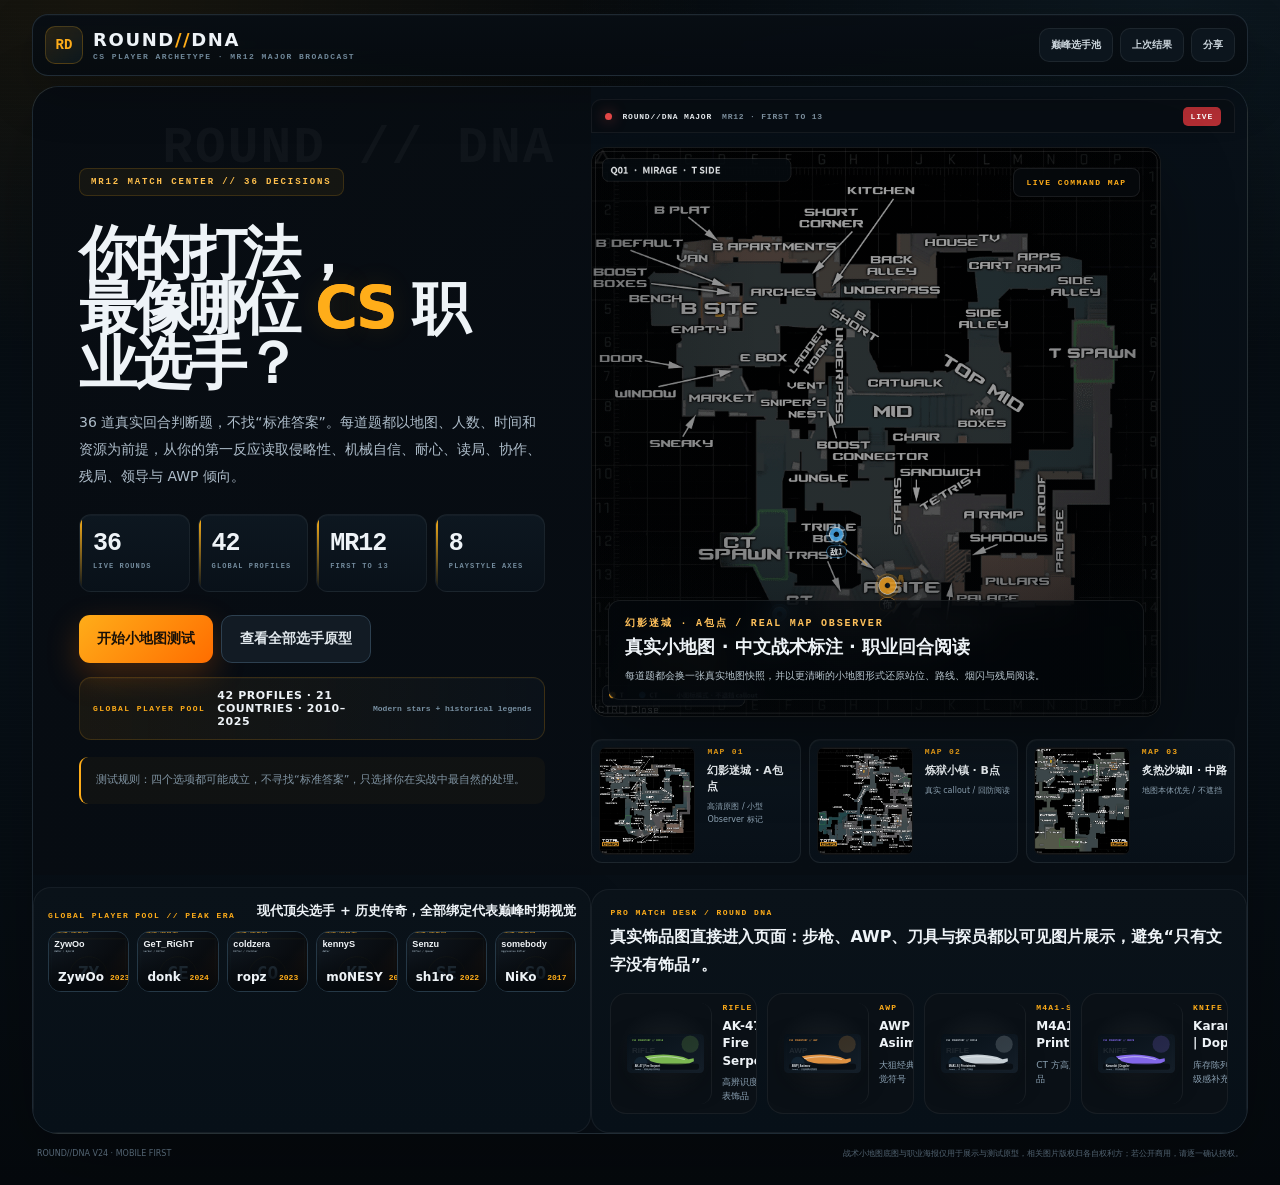
==== commit 316e571c: "Add files via upload" ====
--- a/index.html
+++ b/index.html
@@ -1,7 +1,7 @@
 <!doctype html>
 <html lang="zh-CN">
 <head>
-<meta charset="utf-8"><meta name="viewport" content="width=device-width,initial-scale=1,viewport-fit=cover"><meta name="theme-color" content="#080b0f"><meta name="apple-mobile-web-app-capable" content="yes"><meta name="apple-mobile-web-app-status-bar-style" content="black-translucent"><meta name="apple-mobile-web-app-title" content="ROUND//DNA"><meta name="description" content="36 道 CS 实战情境题，匹配你的职业选手打法原型与代表巅峰期。"><title>ROUND//DNA · CS职业选手原型测试</title><link rel="manifest" href="manifest.webmanifest"><link rel="icon" href="assets/icons/favicon.png"><link rel="apple-touch-icon" href="assets/icons/icon-192.png"><link rel="stylesheet" href="assets/css/style.css?v=23.0">
+<meta charset="utf-8"><meta name="viewport" content="width=device-width,initial-scale=1,viewport-fit=cover"><meta name="theme-color" content="#080b0f"><meta name="apple-mobile-web-app-capable" content="yes"><meta name="apple-mobile-web-app-status-bar-style" content="black-translucent"><meta name="apple-mobile-web-app-title" content="ROUND//DNA"><meta name="description" content="36 道 CS 实战情境题，匹配你的职业选手打法原型与代表巅峰期。"><title>ROUND//DNA · CS职业选手原型测试</title><link rel="manifest" href="manifest.webmanifest"><link rel="icon" href="assets/icons/favicon.png"><link rel="apple-touch-icon" href="assets/icons/icon-192.png"><link rel="stylesheet" href="assets/css/style.css?v=24.0">
 </head>
 <body><div class="noise"></div><div id="toast" class="toast"></div>
 <div id="rosterModal" class="modal" onclick="modalBg(event,'rosterModal')"><div class="modalPanel rosterPanel"><div class="modalHead"><div><small>PEAK ERA PLAYER DATABASE</small><h3>42 位选手 · 21 个国家/地区 · 2010–2025</h3><p>每位选手绑定明确巅峰年份与对应时期照片；优先使用清晰、无额外水印或可合法复用的图源。</p></div><button onclick="closeModal('rosterModal')">关闭</button></div><div class="rosterTools"><div class="rosterFilterBar"><button class="rosterFilter active" onclick="setRosterFilter('all',this)">全部</button><button class="rosterFilter" onclick="setRosterFilter('modern',this)">现代</button><button class="rosterFilter" onclick="setRosterFilter('legend',this)">传奇</button><button class="rosterFilter" onclick="setRosterFilter('europe',this)">欧洲</button><button class="rosterFilter" onclick="setRosterFilter('cis',this)">独联体</button><button class="rosterFilter" onclick="setRosterFilter('americas',this)">美洲</button><button class="rosterFilter" onclick="setRosterFilter('apac',this)">亚太</button></div><div class="rosterSearchWrap"><input id="rosterSearch" type="search" placeholder="搜索选手 / 国家 / 角色 / 年份" oninput="renderRoster()"><span id="rosterCount">显示 42 / 42</span></div></div><div id="rosterGrid" class="rosterGrid"></div></div></div>
@@ -48,7 +48,7 @@
     <div><small>PRIMARY READ</small><b id="analystRead">SPACE</b></div>
   </div>
   <div class="quizGrid">
-    <div class="questionCard"><div class="questionScene"><span id="sceneZh">手枪局 / BUY PHASE</span><small id="sceneDesc"></small></div><div class="scenarioBox"><div class="scenarioMeta"><span id="scenarioChipMap">MIRAGE · A SITE</span><span id="scenarioChipAlive">1V2</span><span id="scenarioChipGoal">POST-PLANT</span></div><p id="scenarioLead">Mirage A 包点残局，已知一人在 jungle、一人在 CT，你有烟和闪，时间不多。</p><div class="scenarioFacts"><span id="scenarioKnown">已知站位：Jungle / CT</span><span id="scenarioFocus">思路重点：拆单挑、拖时间、避开双拉</span></div></div><div class="roundTimeline" id="roundTimeline"><span data-phase="OPENING">OPENING</span><span data-phase="MID">MID ROUND</span><span data-phase="EXEC">EXEC / RETAKE</span><span data-phase="CLUTCH">CLUTCH</span></div><h2 id="qtext"></h2><div class="analystLowerThird"><span>ANALYST NOTE</span><b id="lowerThirdTitle">ROUND DECISION</b><em id="lowerThirdMeta">MAP READ · TIMING · RESOURCE</em></div><div id="options" class="options"></div><div class="questionFoot"><button id="backBtn" onclick="back()">← 上一题</button><span>FIRST INSTINCT ONLY · 不寻找标准答案</span></div></div>
+    <div class="questionCard"><div class="questionScene"><span id="sceneZh">手枪局 / BUY PHASE</span><small id="sceneDesc"></small></div><button class="mobileMapPreview" type="button" onclick="openMobileMap()"><div class="mobileMapThumbWrap"><img id="mobileMapThumb" alt="当前战术小地图"><img id="mobileMapOverlayThumb" class="mobileMapOverlayThumb" alt="站位叠层"></div><span><small>TACTICAL MAP</small><b id="mobileMapTitle">幻影迷城 · A包点</b><em>点击放大查看人物站位与路线</em></span><i>↗</i></button><div class="scenarioBox"><div class="scenarioMeta"><span id="scenarioChipMap">MIRAGE · A SITE</span><span id="scenarioChipAlive">1V2</span><span id="scenarioChipGoal">POST-PLANT</span></div><p id="scenarioLead">Mirage A 包点残局，已知一人在 jungle、一人在 CT，你有烟和闪，时间不多。</p><div class="scenarioFacts"><span id="scenarioKnown">已知站位：Jungle / CT</span><span id="scenarioFocus">思路重点：拆单挑、拖时间、避开双拉</span></div></div><div class="roundTimeline" id="roundTimeline"><span data-phase="OPENING">OPENING</span><span data-phase="MID">MID ROUND</span><span data-phase="EXEC">EXEC / RETAKE</span><span data-phase="CLUTCH">CLUTCH</span></div><h2 id="qtext"></h2><div class="analystLowerThird"><span>ANALYST NOTE</span><b id="lowerThirdTitle">ROUND DECISION</b><em id="lowerThirdMeta">MAP READ · TIMING · RESOURCE</em></div><div id="options" class="options"></div><div class="questionFoot"><button id="backBtn" onclick="back()">← 上一题</button><span>FIRST INSTINCT ONLY · 不寻找标准答案</span></div></div>
     <aside class="sceneStack">
       <div class="sceneCard">
         <div class="observerLoadoutRail"><article><small>KNIFE</small><img id="obsKnife" alt="Butterfly Knife"><div><b id="obsKnifeName">Butterfly Knife | Fade</b><span>FEATURED INVENTORY</span></div></article><article><small>RIFLE</small><img id="obsRifle" alt="AK-47 skin"><div><b id="obsRifleName">AK-47 | Fire Serpent</b><span>ROUND LOADOUT</span></div></article><article><small>AGENT</small><img id="obsAgent" alt="CS2 Agent"><div><b id="obsAgentName">Special Agent Ava</b><span>FIELD AGENT</span></div></article></div>
@@ -69,4 +69,4 @@
   </div>
 </section>
 <section id="result" class="view resultView" style="display:none"><div class="resultGrid"><aside class="peakResultCard"><div class="peakPosterFrame"><img id="playerPeakPoster" alt="选手代表巅峰期海报"><div class="peakPosterShade"></div><div class="peakTop"><span id="peakEraBadge">PEAK ERA // 2021</span><b id="matchBadge">MATCH 90%</b></div><div class="peakBottom"><small>YOUR CLOSEST ARCHETYPE</small><h2 id="playerName"></h2><p id="playerReal"></p><div><span id="playerRole"></span><span id="playerTag"></span></div><div class="playerMetaChips"><span id="playerCountry"></span><span id="playerEra"></span></div></div></div><div class="peakCaption"><small id="peakSource"></small><b id="peakTitle"></b><p id="peakNote"></p></div></aside><article class="analysisPanel"><div class="analysisHead"><small>POST-MATCH PLAYER DNA · GLOBAL POOL 42</small><h3 id="resultSummaryTitle">职业打法读取结果</h3><p id="playerDesc"></p></div><div class="resultMetrics"><div><b id="resultScore">89%</b><small>MATCH</small></div><div><b id="resultRole">Hybrid</b><small>ROLE</small></div><div><b id="resultImpact">Clutch</b><small>IMPACT</small></div><div><b id="resultTempo">Measured</b><small>TEMPO</small></div></div><div class="strengthGrid"><div><small>优势区</small><p id="playerStrength"></p></div><div><small>潜在盲点</small><p id="playerRisk"></p></div></div><div class="vectorGrid"><svg id="radar" viewBox="0 0 240 240"></svg><div id="dimlist" class="dimlist"></div></div><div class="topFive"><div class="sectionTitle"><small>TOP 6 MATCHES</small><b>与你最接近的职业选手原型</b></div><div id="ranks"></div></div><div class="resultBtns"><button class="btn primary" onclick="makePoster()">生成分享海报</button><button class="btn ghost" onclick="copyResult()">复制结果</button><button class="btn ghost" onclick="startQuiz()">重新测试</button></div></article></div></section>
-<footer><span>ROUND//DNA V23 · GLOBAL LEGENDS POOL</span><span>战术小地图底图与职业海报仅用于展示与测试原型，相关图片版权归各自权利方；若公开商用，请逐一确认授权。</span></footer></main><script src="assets/js/app.js?v=23.0"></script></body></html>+<div id="mobileMapModal" class="mobileMapModal" aria-hidden="true"><div class="mobileMapSheet"><div class="mobileMapSheetHead"><div><small>ROUND TACTICAL MAP</small><b id="mobileMapModalTitle">幻影迷城 · A包点</b></div><button type="button" onclick="closeMobileMap()">×</button></div><div class="mobileMapCanvas"><img id="mobileMapImage" alt="高清战术地图"><img id="mobileMapOverlay" class="mobileMapOverlay" alt="站位叠层"></div><div class="mobileMapLegend"><span><i class="tDot"></i>T / YOU</span><span><i class="ctDot"></i>CT</span><span>虚线 = 路线 · 烟/闪 = 道具提示</span></div></div></div><footer><span>ROUND//DNA V24 · MOBILE FIRST</span><span>战术小地图底图与职业海报仅用于展示与测试原型，相关图片版权归各自权利方；若公开商用，请逐一确认授权。</span></footer></main><script src="assets/js/app.js?v=24.0"></script></body></html>
--- a/assets/css/style.css
+++ b/assets/css/style.css
@@ -848,3 +848,183 @@
 .peakPreviews article{transition:transform .18s ease,border-color .18s ease}.peakPreviews article:hover{transform:translateY(-2px);border-color:rgba(255,173,25,.32)}.peakPreviews article span{font-size:8px;line-height:1.45}
 @media(max-width:900px){.rosterTools{grid-template-columns:1fr}.rosterSearchWrap{min-height:42px}.rosterGrid{grid-template-columns:1fr}.globalPoolBanner{grid-template-columns:1fr}.globalPoolBanner em{text-align:left}.rosterPoster{width:118px}}
 @media(max-width:560px){.rosterCard{grid-template-columns:96px 1fr}.rosterPoster{width:96px}.rosterFilter{padding:7px 9px}.rosterPanel{width:96vw}.globalPoolBanner{display:none}}
+
+/* =========================================================
+   V24 — MOBILE FIRST QUIZ LAYOUT
+   Dedicated phone composition. Desktop rules above remain intact.
+   ========================================================= */
+@media (max-width: 760px) {
+  html,body{width:100%;max-width:100%;overflow-x:hidden!important}
+  body{background:linear-gradient(180deg,#05080b,#081018 48%,#05080b)}
+  .noise{opacity:.35}
+  .appShell{width:100%!important;max-width:100%!important;margin:0!important;padding:6px 6px 28px!important}
+  .view{width:100%!important;max-width:100%!important;border-radius:16px!important;overflow:hidden!important}
+
+  /* compact mobile nav */
+  .topbar{position:sticky!important;top:4px!important;height:54px!important;min-height:54px!important;margin:0 0 6px!important;padding:7px 9px!important;border-radius:14px!important;gap:8px!important}
+  .brand{gap:8px!important;min-width:0}
+  .brandIcon{width:36px!important;height:36px!important;border-radius:9px!important;font-size:12px!important;flex:0 0 auto}
+  .brand b{font-size:17px!important;letter-spacing:.055em!important;white-space:nowrap}
+  .brand small{display:none!important}
+  .topActions{gap:5px!important;flex:0 0 auto}
+  .topActions .miniBtn:nth-child(1),.topActions .miniBtn:nth-child(2){display:none!important}
+  .miniBtn{padding:8px 10px!important;border-radius:9px!important;font-size:9px!important}
+
+  /* Home: one clear CTA first, visual content after it */
+  .heroCard{display:flex!important;flex-direction:column!important;min-height:0!important;border-radius:16px!important}
+  .heroCopy{padding:24px 17px 20px!important}
+  .eyebrow{font-size:8px!important;margin-bottom:10px!important}
+  .heroCopy h1{font-size:42px!important;line-height:.96!important;letter-spacing:-.05em!important;margin-bottom:14px!important;max-width:9.5em!important}
+  .heroCopy p{font-size:12px!important;line-height:1.72!important}
+  .heroMetrics{grid-template-columns:1fr 1fr!important;gap:7px!important;margin:16px 0!important}
+  .heroMetrics>div{min-height:64px!important;padding:10px!important}
+  .heroMetrics b{font-size:20px!important}.heroMetrics span{font-size:8px!important}
+  .heroBtns{display:grid!important;grid-template-columns:1fr 1fr!important;gap:7px!important}
+  .heroBtns .btn:first-child{grid-column:1/-1}
+  .btn{padding:12px 12px!important;font-size:12px!important;border-radius:11px!important}
+  .hint{font-size:9px!important;margin-top:10px!important}
+  .heroVisual{min-height:330px!important;max-height:380px!important;order:2}
+  .heroStage{min-height:330px!important;max-height:380px!important;border-radius:0!important}
+  .heroMapStrip{display:none!important}
+  .peakRail{padding:10px!important;border-radius:14px!important;margin-top:8px!important}
+  .peakRailTitle{align-items:flex-start!important;flex-direction:column!important;gap:4px!important}
+  .peakPreviews{grid-template-columns:repeat(3,1fr)!important;gap:6px!important}
+  .peakPreviews article:nth-child(n+4){display:none!important}
+  .arsenalRail{display:none!important}
+  .globalPoolBanner{display:none!important}
+
+  /* Quiz shell */
+  body[data-view="quiz"] .topbar{height:54px!important;min-height:54px!important;margin-bottom:6px!important}
+  .quizView{padding:7px!important;border-radius:14px!important}
+  .majorBroadcastHead,.majorTicker,.broadcastHud,.combatMeta,.analystStrip,.broadcastMiniStats+.majorTicker{display:none!important}
+
+  /* MR12 scoreboard: readable but short */
+  .majorScoreboard{height:64px!important;min-height:64px!important;margin:0!important;grid-template-columns:minmax(0,1fr) 92px minmax(0,1fr)!important;border-radius:10px!important}
+  .teamPanel{height:64px!important;padding:8px 7px!important;gap:4px!important;grid-template-columns:1fr auto!important;overflow:hidden!important}
+  .teamLogo{display:none!important}
+  .teamPanel>div{min-width:0!important}
+  .teamPanel small{display:block!important;font-size:5.5px!important;line-height:1.1!important;letter-spacing:.08em!important;white-space:nowrap!important;overflow:hidden!important;text-overflow:ellipsis!important}
+  .teamPanel b{font-size:8.5px!important;line-height:1.2!important;white-space:nowrap!important;overflow:hidden!important;text-overflow:ellipsis!important}
+  .teamPanel span{font-size:6px!important;line-height:1.2!important;white-space:nowrap!important;overflow:hidden!important;text-overflow:ellipsis!important}
+  .teamPanel strong{font-size:20px!important;line-height:1!important}
+  .roundCenter{height:64px!important;padding:5px 3px!important;overflow:hidden!important}
+  .roundCenter small{font-size:5px!important;line-height:1!important;letter-spacing:.06em!important}
+  .roundCenter b{font-size:6px!important;line-height:1.05!important;white-space:nowrap!important}
+  .roundCenter>span{font-size:14px!important;line-height:1.15!important;margin-top:3px!important}
+  .roundDots{display:none!important}
+
+  /* question header */
+  .quizHeader{padding:7px 3px 5px!important;gap:6px!important;align-items:center!important}
+  .quizHeader small{font-size:7px!important}.quizHeader b{font-size:12px!important;margin-top:1px!important}
+  .quizTags{gap:4px!important;justify-content:flex-end!important}
+  .quizTags span{font-size:6.5px!important;padding:5px 6px!important}
+  .quizTags span:nth-child(3){display:none!important}
+  .progress{height:3px!important;margin:2px 2px 7px!important}
+  .analystDesk{display:none!important}
+
+  /* MOBILE ORDER: map first, question second. No decorative wall before map. */
+  .quizGrid{display:flex!important;flex-direction:column!important;gap:7px!important;margin:0!important;overflow:visible!important}
+  .sceneStack{order:1!important;display:block!important;min-width:0!important;width:100%!important}
+  .questionCard{order:2!important;position:relative!important;top:auto!important;max-height:none!important;overflow:visible!important;width:100%!important;padding:12px!important;border-radius:12px!important}
+
+  .sceneCard{display:flex!important;flex-direction:column!important;width:100%!important;padding:7px!important;border-radius:12px!important;overflow:hidden!important}
+  .sceneHeroWrap{order:1!important;width:100%!important;height:auto!important;min-height:0!important;max-height:none!important;aspect-ratio:1/1!important;border-radius:10px!important;overflow:hidden!important}
+  .scenePhoto,.sceneTactical,.tacticalBoard{max-width:100%!important}
+  .sceneHud{left:7px!important;top:7px!important;max-width:68%!important;padding:7px 8px!important;border-radius:8px!important}
+  .sceneHud small{font-size:6px!important}.sceneHud b{font-size:12px!important;line-height:1.1!important}.sceneHud span{font-size:6px!important;line-height:1.2!important}
+  .killFeedPanel{display:none!important}.sceneCross{display:none!important}.weaponBar{display:none!important}
+  .mapFocusMask{pointer-events:none!important}
+
+  /* tiny gear strip AFTER map; no overflow */
+  .observerLoadoutRail{order:2!important;display:grid!important;grid-template-columns:repeat(3,minmax(0,1fr))!important;gap:5px!important;margin:6px 0 0!important;width:100%!important;overflow:hidden!important}
+  .observerLoadoutRail article{display:grid!important;grid-template-columns:38px minmax(0,1fr)!important;gap:5px!important;align-items:center!important;min-height:48px!important;padding:5px!important;border-radius:8px!important;overflow:hidden!important}
+  .observerLoadoutRail article small{display:none!important}
+  .observerLoadoutRail article img{width:38px!important;height:38px!important;object-fit:contain!important;min-width:0!important}
+  .observerLoadoutRail article div{min-width:0!important;overflow:hidden!important}
+  .observerLoadoutRail article b{display:block!important;font-size:7px!important;line-height:1.2!important;white-space:nowrap!important;overflow:hidden!important;text-overflow:ellipsis!important}
+  .observerLoadoutRail article span{font-size:5.5px!important;line-height:1.1!important;white-space:nowrap!important;overflow:hidden!important;text-overflow:ellipsis!important}
+  .broadcastMiniStats{order:3!important;display:grid!important;grid-template-columns:repeat(4,1fr)!important;height:auto!important;min-height:0!important;gap:4px!important;margin:5px 0 0!important}
+  .broadcastMiniStats>div{padding:5px 4px!important;border-radius:7px!important;min-width:0!important}
+  .broadcastMiniStats small{font-size:5px!important}.broadcastMiniStats b{font-size:7px!important;white-space:nowrap!important;overflow:hidden!important;text-overflow:ellipsis!important}
+  .sceneThumbRow{display:none!important}
+
+  /* hide desktop-only decoration/intel during mobile quiz */
+  body[data-view="quiz"] .skinPanel,
+  body[data-view="quiz"] .cosmeticDeck,
+  body[data-view="quiz"] .intelGrid{display:none!important}
+
+  /* question becomes one compact decision panel */
+  .questionScene{margin-bottom:7px!important;gap:5px!important}
+  .questionScene span{padding:5px 7px!important;font-size:7px!important}
+  .questionScene small{display:none!important}
+  .scenarioBox{padding:8px!important;margin-bottom:7px!important;border-radius:9px!important}
+  .scenarioMeta{gap:4px!important;margin-bottom:6px!important}
+  .scenarioMeta span{padding:4px 6px!important;font-size:6.5px!important}
+  .scenarioBox p{font-size:10px!important;line-height:1.45!important;margin:0!important}
+  .scenarioFacts{display:none!important}
+  .roundTimeline{display:none!important}
+  .questionCard h2{font-size:21px!important;line-height:1.24!important;letter-spacing:-.025em!important;margin:8px 0 9px!important;text-wrap:balance!important}
+  .analystLowerThird{display:none!important}
+  .options{display:grid!important;grid-template-columns:1fr 1fr!important;gap:6px!important}
+  .option{display:grid!important;grid-template-columns:24px minmax(0,1fr)!important;gap:7px!important;min-height:78px!important;padding:9px!important;border-radius:10px!important;align-content:start!important}
+  .optionKey{width:24px!important;height:24px!important;border-radius:6px!important;font-size:8px!important}
+  .optionIcon{display:none!important}
+  .optionCopy{min-width:0!important}
+  .optionCopy b{font-size:10.5px!important;line-height:1.42!important}
+  .optionCopy small{display:none!important}
+  .questionFoot{margin-top:7px!important;font-size:6px!important}
+  .questionFoot span{white-space:normal!important;text-align:right!important;line-height:1.25!important}
+
+  /* result mobile */
+  .resultView{padding:8px!important}
+  .resultGrid{display:block!important}
+  .peakResultCard,.analysisPanel{width:100%!important;border-radius:14px!important}
+  .analysisPanel{padding:15px!important;margin-top:8px!important}
+  .resultMetrics{grid-template-columns:1fr 1fr!important}
+  .strengthGrid{grid-template-columns:1fr!important}
+  .vectorGrid{grid-template-columns:1fr!important}
+  .topFive{padding:10px!important}
+  .resultBtns{display:grid!important;grid-template-columns:1fr!important}
+
+  footer{padding:12px 7px!important;display:block!important;font-size:7px!important;line-height:1.5!important}
+  footer span:last-child{display:none!important}
+}
+
+@media (max-width: 390px) {
+  .brand b{font-size:15px!important}
+  .heroCopy h1{font-size:38px!important}
+  .majorScoreboard{grid-template-columns:minmax(0,1fr) 82px minmax(0,1fr)!important}
+  .teamPanel{padding:7px 5px!important}.teamPanel b{font-size:7.5px!important}.teamPanel strong{font-size:18px!important}
+  .questionCard h2{font-size:19px!important}
+  .option{min-height:74px!important;padding:8px!important}.optionCopy b{font-size:10px!important}
+  .observerLoadoutRail article{grid-template-columns:32px minmax(0,1fr)!important}.observerLoadoutRail article img{width:32px!important;height:32px!important}
+}
+
+/* V24 mobile tactical map sheet */
+.mobileMapPreview,.mobileMapModal{display:none}
+@media(max-width:760px){
+  body.mobileMapOpen{overflow:hidden!important}
+  body[data-view="quiz"] .sceneStack{display:none!important}
+  body[data-view="quiz"] .quizGrid{display:block!important}
+  body[data-view="quiz"] .questionCard{width:100%!important;margin:0!important}
+  .mobileMapPreview{display:grid!important;grid-template-columns:86px minmax(0,1fr) 22px;gap:9px;align-items:center;width:100%;margin:0 0 8px;padding:7px;border:1px solid rgba(103,137,160,.18);border-radius:10px;background:linear-gradient(180deg,#0b151e,#081018);color:#eef3f7;text-align:left;appearance:none}
+  .mobileMapThumbWrap{position:relative;width:86px;height:68px;border-radius:7px;overflow:hidden;background:#030609;border:1px solid rgba(255,255,255,.05)}
+  .mobileMapThumbWrap img{position:absolute;inset:0;width:100%;height:100%;object-fit:contain}
+  .mobileMapOverlayThumb{z-index:2;opacity:.92}
+  .mobileMapPreview>span{min-width:0;display:block}
+  .mobileMapPreview small{display:block;color:#ffad19;font:800 6.5px monospace;letter-spacing:.13em}
+  .mobileMapPreview b{display:block;margin-top:4px;font-size:11px;line-height:1.2;white-space:nowrap;overflow:hidden;text-overflow:ellipsis}
+  .mobileMapPreview em{display:block;margin-top:4px;color:#7890a2;font-size:8px;font-style:normal;white-space:nowrap;overflow:hidden;text-overflow:ellipsis}
+  .mobileMapPreview>i{font-style:normal;color:#91a8b8;font-size:14px;text-align:center}
+
+  .mobileMapModal{position:fixed;inset:0;z-index:9999;background:rgba(2,5,8,.88);padding:max(10px,env(safe-area-inset-top)) 8px max(10px,env(safe-area-inset-bottom));align-items:center;justify-content:center;backdrop-filter:blur(12px)}
+  .mobileMapModal.open{display:flex!important}
+  .mobileMapSheet{width:min(100%,520px);max-height:100%;overflow:auto;border:1px solid rgba(109,143,168,.26);border-radius:16px;background:linear-gradient(180deg,#0a1219,#05090d);box-shadow:0 32px 100px rgba(0,0,0,.55)}
+  .mobileMapSheetHead{display:flex;align-items:center;justify-content:space-between;gap:10px;padding:11px 12px;border-bottom:1px solid rgba(255,255,255,.06)}
+  .mobileMapSheetHead small{display:block;color:#ffad19;font:800 7px monospace;letter-spacing:.14em}.mobileMapSheetHead b{display:block;margin-top:3px;font-size:13px}
+  .mobileMapSheetHead button{width:34px;height:34px;border:1px solid rgba(255,255,255,.10);border-radius:9px;background:#101820;color:#eef3f7;font-size:20px;line-height:1}
+  .mobileMapCanvas{position:relative;width:100%;aspect-ratio:1/1;background:#020507;overflow:hidden}
+  .mobileMapCanvas img{position:absolute;inset:0;width:100%;height:100%;object-fit:contain}
+  .mobileMapOverlay{z-index:2}
+  .mobileMapLegend{display:flex;flex-wrap:wrap;gap:9px;padding:10px 12px;color:#8198aa;font-size:8px;line-height:1.4}.mobileMapLegend span{display:flex;align-items:center;gap:5px}.mobileMapLegend i{width:7px;height:7px;border-radius:50%;display:inline-block}.tDot{background:#ffad19}.ctDot{background:#5cbcff}
+}
